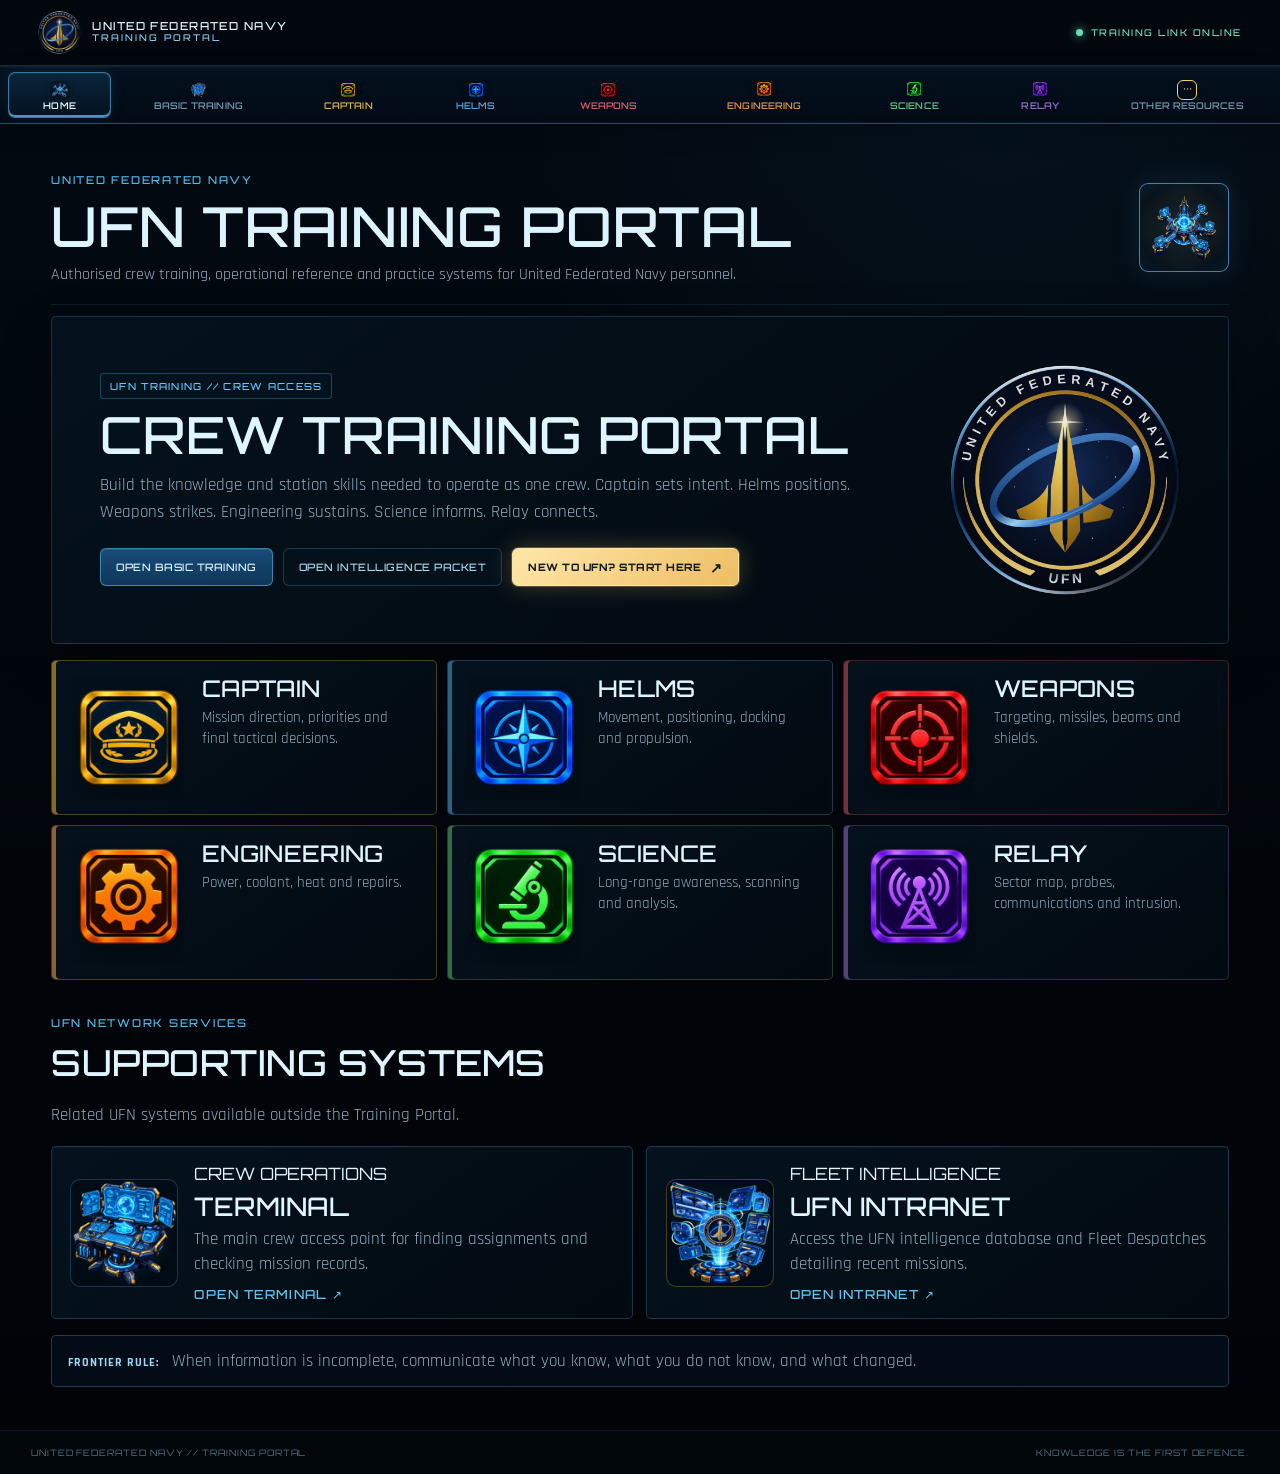
==== index.html @ 6d24d398 "Use singular medal category labels in individual popups" ====
<!doctype html>
<html lang="en-GB">
<head>
  <meta charset="utf-8" />
  <meta name="viewport" content="width=device-width, initial-scale=1" />
  <meta name="theme-color" content="#02070d" />
  <meta name="description" content="United Federated Navy training portal for crew briefings, station training and authorised practice systems." />
  <meta name="mobile-web-app-capable" content="yes" />
  <meta name="apple-mobile-web-app-capable" content="yes" />
  <meta name="apple-mobile-web-app-status-bar-style" content="black-translucent" />
  <meta name="apple-mobile-web-app-title" content="UFN Training" />
  <title>UFN Training Portal</title>
  <link rel="icon" type="image/png" sizes="32x32" href="assets/app-icons/favicon-32.png" />
  <link rel="apple-touch-icon" sizes="180x180" href="assets/app-icons/apple-touch-icon.png" />
  <link rel="manifest" href="manifest.webmanifest" />
  <link rel="preload" as="image" href="assets/ufn-logo.webp" fetchpriority="high" />
  <link rel="preconnect" href="https://fonts.googleapis.com" />
  <link rel="preconnect" href="https://fonts.gstatic.com" crossorigin />
  <link href="https://fonts.googleapis.com/css2?family=Orbitron:wght@400;500;600;700&family=Rajdhani:wght@400;500;600;700&display=swap" rel="stylesheet" />
  <link rel="stylesheet" href="styles.css?v=20260830-stationalign1" />
  <link rel="stylesheet" href="deployments-records.css?v=20261026-op15-badges1" />
  <link rel="stylesheet" href="console-layout-fix.css?v=20260830-stationalign1" />
  <link rel="stylesheet" href="protocol-icons.css?v=20260830-stationalign1" />
  <link rel="stylesheet" href="station-hides-expanded.css?v=20260830-stationalign1" />
  <link rel="stylesheet" href="hides-branding.css?v=20260830-stationalign1" />
  <link rel="stylesheet" href="station-colours.css?v=20260830-stationalign1" />
  <link rel="stylesheet" href="intel-portrait-fix.css?v=20260830-stationalign1" />
  <link rel="stylesheet" href="basic-training-ui.css?v=20260830-stationalign1" />
  <link rel="stylesheet" href="station-page-alignment.css?v=20260830-stationalign1" />
  <link rel="stylesheet" href="hides-page-enhancements.css?v=20260830-hidesbrief2" />
  <link rel="stylesheet" href="landscape-menu-fix.css?v=20260830-menu2col1" />
  <link rel="stylesheet" href="landscape-station-top-fix.css?v=20260830-stationtop1" />
  <link rel="stylesheet" href="other-resources.css?v=20260830-resources1" />
  <link rel="stylesheet" href="performance-optimisation.css?v=20260830-perf2" />
  <link rel="stylesheet" href="mess-tips-refresh.css?v=20260830-messtips1" />
  <link rel="stylesheet" href="admiralty-address-refresh.css?v=20260830-admiralty1" />
  <link rel="stylesheet" href="mobile-menu-layer-fix.css?v=20260830-navpolish8" />
  <link rel="stylesheet" href="light-dark-banner-rotator.css?v=20260830-ldredstamp1" />
  <link rel="stylesheet" href="visual-effects.css?v=20261026-op15-available-green" />
  <link rel="stylesheet" href="newcomer-home-link.css?v=20261012-visual1" />
  <link rel="stylesheet" href="valour-medal.css?v=20261111-summaries1" />
  <link rel="stylesheet" href="rank-progression.css?v=20261111-personnel1" />
</head>
<body>
  <div class="app-shell">
    <header class="topbar">
      <button id="menu-button" class="menu-button" type="button" aria-label="Open navigation" aria-expanded="false">☰</button>
      <button class="brand-button" type="button" data-nav="home" aria-label="Return to UFN Training Portal">
        <img class="brand-mark" src="assets/ufn-logo.webp" alt="United Federated Navy emblem" width="800" height="800" decoding="async" fetchpriority="high" />
        <span class="brand-copy">
          <span class="eyebrow">UNITED FEDERATED NAVY</span>
          <strong>TRAINING PORTAL</strong>
        </span>
      </button>
      <div class="link-status" aria-label="Training network status"><span class="status-dot"></span>TRAINING LINK ONLINE</div>
    </header>

    <div class="app-layout">
      <aside id="sidebar" class="sidebar" aria-label="Primary navigation">
        <div class="side-section">
          <span class="side-label">PORTAL</span>
          <button class="nav-item" type="button" data-nav="home"><span class="nav-code" data-station-icon="directory" aria-hidden="true"></span><span>Home</span></button>
          <button class="nav-item" type="button" data-nav="general"><span class="nav-code" data-station-icon="general" aria-hidden="true"></span><span>Basic Training</span></button>
        </div>
        <div class="side-section">
          <span class="side-label">STATION TRAINING</span>
          <button class="nav-item" type="button" data-nav="captain"><span class="nav-code" data-station-icon="captain" aria-hidden="true"></span><span>Captain</span></button>
          <button class="nav-item" type="button" data-nav="helms"><span class="nav-code" data-station-icon="helms" aria-hidden="true"></span><span>Helms</span></button>
          <button class="nav-item" type="button" data-nav="weapons"><span class="nav-code" data-station-icon="weapons" aria-hidden="true"></span><span>Weapons</span></button>
          <button class="nav-item" type="button" data-nav="engineering"><span class="nav-code" data-station-icon="engineering" aria-hidden="true"></span><span>Engineering</span></button>
          <button class="nav-item" type="button" data-nav="science"><span class="nav-code" data-station-icon="science" aria-hidden="true"></span><span>Science</span></button>
          <button class="nav-item" type="button" data-nav="relay"><span class="nav-code" data-station-icon="relay" aria-hidden="true"></span><span>Relay</span></button>
        </div>
        <div class="side-section other-resources-sidebar">
          <span class="side-label">RESOURCES</span>
          <button id="other-resources-button" class="nav-item other-resources-nav" type="button" aria-label="Open other UFN resources">
            <span class="nav-code other-resources-code" aria-hidden="true">•••</span>
            <span>Other Resources</span>
          </button>
        </div>
        <div class="sidebar-footer">
          <span class="micro-label">TRAINING ACCESS</span>
          <strong>CREW AUTHORISED</strong>
          <span>UFN Training Portal</span>
        </div>
      </aside>

      <main id="content" class="content" tabindex="-1"></main>
    </div>

    <footer class="site-footer">
      <span>UNITED FEDERATED NAVY // TRAINING PORTAL</span>
      <span>KNOWLEDGE IS THE FIRST DEFENCE.</span>
    </footer>
  </div>

  <div id="nav-scrim" class="nav-scrim" hidden></div>
  <script src="station-icons.js?v=20260830-stationalign1"></script>
  <script src="content.js?v=20261111-singular1"></script>
  <script src="navigation-tidy.js?v=20260830-stationalign1"></script>
  <script src="protocol-tidy.js?v=20261026-transport2"></script>
  <script src="deployments-records.js?v=20261026-op15-badges1"></script>
  <script src="asset-policy.js?v=20260830-perf2"></script>
  <script src="app.js?v=20261111-singular1"></script>
  <script src="landscape-station-top-fix.js?v=20260830-stationtop1"></script>
  <script src="other-resources-nav.js?v=20260830-resources1"></script>
  <script src="hotspot-tooltip-portal.js?v=20260830-stationalign1"></script>
  <script src="station-hides-expanded.js?v=20260830-stationalign1"></script>
  <script src="hides-branding.js?v=20260830-stationalign1"></script>
  <script src="basic-training-ui.js?v=20260830-basicicons1"></script>
  <script src="station-page-alignment.js?v=20260830-stationalign1"></script>
  <script src="hacking-tweaks.js?v=20260830-stationalign1"></script>
  <script src="hides-page-enhancements.js?v=20260830-hidesbrief2"></script>
  <script src="mess-tips-refresh.js?v=20260830-messtips1"></script>
  <script src="admiralty-address-refresh.js?v=20260830-admiralty1"></script>
  <script src="mobile-menu-layer-fix.js?v=20260830-navmodel4"></script>
  <script src="light-dark-banner-rotator.js?v=20260830-ld40stamp2"></script>
  <script src="visual-effects.js?v=20261009-navigation14"></script>
</body>
</html>
---- styles.css ----
:root {
  --navy-1000: #01040a;
  --navy-950: #020711;
  --navy-900: #061127;
  --navy-850: #091832;
  --navy-800: #0d2144;
  --panel: rgba(8, 22, 46, 0.94);
  --panel-soft: rgba(8, 22, 46, 0.72);
  --gold: #e4af2e;
  --gold-bright: #ffd96e;
  --blue: #69baff;
  --blue-soft: #9bd5ff;
  --cyan: #70e8ff;
  --text: #f2f7ff;
  --muted: #9cacc0;
  --line: rgba(126, 190, 245, 0.23);
  --line-strong: rgba(126, 190, 245, 0.44);
  --danger: #ff6377;
  --warning: #ffbd5c;
  --success: #72f0bd;
  --ghost: #a9e563;
  --shadow: 0 24px 80px rgba(0, 0, 0, 0.46);
  font-family: Inter, ui-sans-serif, system-ui, -apple-system, BlinkMacSystemFont, "Segoe UI", sans-serif;
}

* { box-sizing: border-box; }
html { min-height: 100%; background: var(--navy-1000); scroll-behavior: smooth; }
body { margin: 0; min-height: 100vh; color: var(--text); background: radial-gradient(circle at 82% -10%, rgba(40, 111, 198, .25), transparent 34rem), radial-gradient(circle at 14% 30%, rgba(228, 175, 46, .07), transparent 27rem), linear-gradient(180deg, #061127 0%, #020711 72%, #01040a 100%); }
body::before { content: ""; position: fixed; inset: 0; pointer-events: none; opacity: .16; background-image: linear-gradient(rgba(112,177,231,.055) 1px, transparent 1px), linear-gradient(90deg, rgba(112,177,231,.055) 1px, transparent 1px); background-size: 42px 42px; mask-image: linear-gradient(to bottom, black, transparent 84%); }
button, input { font: inherit; }
button, a { -webkit-tap-highlight-color: transparent; }
a { color: inherit; }
button { color: inherit; }

.app-shell { width: min(1600px, 100%); min-height: 100vh; margin: 0 auto; position: relative; }
.topbar { position: sticky; top: 0; z-index: 40; display: grid; grid-template-columns: auto 1fr auto; align-items: center; gap: 14px; min-height: 84px; padding: 12px clamp(14px, 2.4vw, 34px); background: rgba(3, 10, 23, .91); border-bottom: 1px solid var(--line); backdrop-filter: blur(18px); }
.menu-button { display: none; width: 44px; height: 44px; border: 1px solid var(--line); border-radius: 10px; background: rgba(8,22,46,.8); cursor: pointer; }
.brand-button { display: inline-flex; align-items: center; gap: 14px; width: fit-content; padding: 0; border: 0; background: transparent; text-align: left; cursor: pointer; }
.brand-mark { width: 58px; height: 58px; border-radius: 50%; object-fit: cover; border: 1px solid rgba(112,187,255,.45); box-shadow: 0 0 0 4px rgba(11,31,61,.8), 0 0 28px rgba(91,170,241,.16); }
.brand-copy { display: grid; gap: 2px; }
.brand-copy strong { font-size: clamp(.92rem, 2vw, 1.18rem); letter-spacing: .075em; }
.eyebrow, .micro-label, .side-label, .placeholder-code { color: var(--blue-soft); font-size: .68rem; font-weight: 850; letter-spacing: .17em; }
.link-status { display: flex; align-items: center; gap: 8px; color: var(--success); font-size: .7rem; font-weight: 850; letter-spacing: .12em; white-space: nowrap; }
.status-dot { width: 8px; height: 8px; border-radius: 50%; background: currentColor; box-shadow: 0 0 15px currentColor; }

.app-layout { display: grid; grid-template-columns: 250px minmax(0, 1fr); min-height: calc(100vh - 132px); }
.sidebar { position: sticky; top: 84px; align-self: start; height: calc(100vh - 84px); display: flex; flex-direction: column; gap: 28px; padding: 26px 16px 20px; background: rgba(4, 13, 30, .78); border-right: 1px solid var(--line); backdrop-filter: blur(8px); overflow-y: auto; }
.side-section { display: grid; gap: 7px; }
.side-label { padding: 0 10px 7px; }
.nav-item { display: grid; grid-template-columns: 44px 1fr; gap: 9px; align-items: center; min-height: 48px; padding: 7px 9px; border: 1px solid transparent; border-radius: 9px; background: transparent; color: var(--muted); text-align: left; cursor: pointer; transition: 150ms ease; }
.nav-item:hover, .nav-item:focus-visible { color: var(--text); border-color: var(--line); background: rgba(13,34,67,.56); outline: none; }
.nav-item.active { color: var(--text); border-color: rgba(228,175,46,.55); background: linear-gradient(120deg, rgba(228,175,46,.12), rgba(11,29,58,.72)); }
.nav-code { display: grid; place-items: center; min-height: 31px; padding: 0 5px; border: 1px solid currentColor; border-radius: 6px; color: var(--gold-bright); font-size: .66rem; font-weight: 900; letter-spacing: .06em; }
.sidebar-footer { margin-top: auto; display: grid; gap: 3px; padding: 14px; border: 1px solid var(--line); border-radius: 10px; background: rgba(1,7,18,.66); }
.sidebar-footer strong { font-size: .78rem; color: var(--success); }
.sidebar-footer > span:last-child { font-size: .74rem; color: var(--muted); }

.content { min-width: 0; padding: clamp(22px, 3vw, 46px); outline: none; }
.page-head { display: flex; align-items: end; justify-content: space-between; gap: 24px; margin-bottom: 20px; }
.page-head h1 { margin: 5px 0 7px; font-size: clamp(2rem, 4vw, 4rem); line-height: .98; letter-spacing: -.025em; }
.page-head p { max-width: 830px; margin: 0; color: var(--muted); line-height: 1.55; }
.page-id { display: grid; place-items: center; width: 72px; aspect-ratio: 1; flex: 0 0 72px; border: 1px solid rgba(228,175,46,.55); border-radius: 50%; color: var(--gold-bright); font-weight: 900; letter-spacing: .08em; background: radial-gradient(circle, rgba(228,175,46,.13), transparent 67%); }

.section-tabs { display: flex; gap: 8px; overflow-x: auto; padding: 5px 0 14px; margin-bottom: 10px; scrollbar-width: thin; }
.section-tab { flex: 0 0 auto; min-height: 42px; padding: 9px 14px; border: 1px solid var(--line); border-radius: 8px; color: var(--muted); background: rgba(5,16,35,.72); cursor: pointer; font-size: .82rem; font-weight: 750; white-space: nowrap; transition: 130ms ease; }
.section-tab:hover, .section-tab:focus-visible { color: var(--text); border-color: var(--line-strong); outline: none; }
.section-tab.active { color: #071020; background: var(--gold-bright); border-color: var(--gold-bright); }
.tab-panel { animation: panelIn 180ms ease; }
@keyframes panelIn { from { opacity: 0; transform: translateY(5px); } to { opacity: 1; transform: none; } }

.hero-panel, .document-banner, .station-intro-card, .hides-header { position: relative; overflow: hidden; display: flex; align-items: center; justify-content: space-between; gap: 30px; padding: clamp(24px, 4vw, 46px); border: 1px solid rgba(115,186,245,.31); border-radius: 16px; background: linear-gradient(135deg, rgba(14,36,73,.97), rgba(4,13,29,.95) 56%, rgba(31,41,55,.78)); box-shadow: var(--shadow); }
.hero-panel::before, .document-banner::before, .hides-header::before { content: ""; position: absolute; inset: 0; pointer-events: none; background: linear-gradient(90deg, transparent, rgba(228,175,46,.06), transparent); }
.hero-panel h2, .document-banner h2, .hides-header h2 { margin: 9px 0 10px; font-size: clamp(1.6rem, 3.5vw, 3rem); }
.hero-panel p, .document-banner p, .hides-header p { max-width: 780px; margin: 0; color: var(--muted); line-height: 1.6; }
.hero-emblem { width: clamp(120px, 19vw, 230px); aspect-ratio: 1; border-radius: 50%; object-fit: cover; opacity: .75; mix-blend-mode: screen; }
.classification { display: inline-flex; padding: 6px 9px; border: 1px solid rgba(228,175,46,.42); border-radius: 5px; color: var(--gold-bright); font-size: .68rem; font-weight: 900; letter-spacing: .14em; }
.hero-actions { display: flex; flex-wrap: wrap; gap: 10px; margin-top: 22px; }
.button { display: inline-flex; align-items: center; justify-content: center; min-height: 43px; padding: 10px 15px; border-radius: 8px; border: 1px solid var(--line); text-decoration: none; font-weight: 800; font-size: .82rem; cursor: pointer; }
.button.primary { color: #071020; background: var(--gold-bright); border-color: var(--gold-bright); }
.button.secondary { color: var(--text); background: rgba(6,18,39,.78); }
.button:hover { filter: brightness(1.08); }

.station-grid { display: grid; grid-template-columns: repeat(3, minmax(0, 1fr)); gap: 13px; margin-top: 16px; }
.station-card { min-height: 155px; display: grid; grid-template-columns: auto 1fr; grid-template-rows: auto 1fr; gap: 6px 13px; align-content: start; padding: 20px; border: 1px solid var(--line); border-radius: 13px; color: var(--text); background: linear-gradient(145deg, rgba(11,31,62,.9), rgba(3,11,26,.9)); text-align: left; cursor: pointer; transition: 160ms ease; }
.station-card:hover, .station-card:focus-visible { transform: translateY(-2px); border-color: rgba(228,175,46,.55); outline: none; box-shadow: 0 16px 42px rgba(0,0,0,.26); }
.station-card-code { grid-row: 1 / 3; display: grid; place-items: center; width: 50px; height: 50px; border-radius: 50%; border: 1px solid rgba(228,175,46,.5); color: var(--gold-bright); font-weight: 900; font-size: .73rem; }
.station-card strong { font-size: 1.15rem; }
.station-card > span:last-child { color: var(--muted); line-height: 1.45; font-size: .85rem; }
.station-card.science .station-card-code { color: #bde879; border-color: rgba(169,229,99,.5); }
.station-card.relay .station-card-code { color: #cf9cff; border-color: rgba(207,156,255,.5); }
.station-card.weapons .station-card-code { color: #ff7b84; border-color: rgba(255,123,132,.5); }
.station-card.helms .station-card-code { color: #8dc9ff; border-color: rgba(141,201,255,.5); }

.callout-strip { display: flex; gap: 13px; align-items: baseline; margin-top: 16px; padding: 14px 16px; border: 1px solid rgba(105,186,255,.27); border-radius: 9px; background: rgba(9,27,54,.72); color: var(--muted); }
.callout-strip strong { color: var(--blue-soft); font-size: .75rem; letter-spacing: .08em; }
.callout-strip.warning { border-color: rgba(255,189,92,.35); }
.callout-strip.warning strong { color: var(--warning); }

.section-heading { margin: 8px 0 18px; }
.section-heading h2 { margin: 6px 0 7px; font-size: clamp(1.55rem, 3vw, 2.5rem); }
.section-heading p, .lead-copy, .reference-note { max-width: 920px; color: var(--muted); line-height: 1.6; }
.danger-text { color: var(--danger); }

.meta-grid, .three-column-cards, .reference-grid, .hack-mechanics-grid { display: grid; grid-template-columns: repeat(3, minmax(0,1fr)); gap: 12px; margin-top: 16px; }
.hack-mechanics-grid { grid-template-columns: repeat(4, minmax(0,1fr)); }
.two-column-cards, .protocol-grid { display: grid; grid-template-columns: repeat(2, minmax(0,1fr)); gap: 12px; margin-top: 16px; }
.protocol-grid { align-items: start; }
.info-card { min-width: 0; padding: 20px; border: 1px solid var(--line); border-radius: 11px; background: linear-gradient(145deg, rgba(10,28,57,.84), rgba(3,12,28,.84)); }
.info-card h3 { margin: 0 0 10px; color: var(--blue-soft); font-size: 1rem; letter-spacing: .015em; }
.info-card h4 { margin: 17px 0 7px; }
.info-card p { margin: 0 0 9px; color: var(--muted); line-height: 1.55; }
.info-card p:last-child { margin-bottom: 0; }
.info-card ul, .info-card ol { margin: 8px 0 0; padding-left: 20px; color: var(--muted); line-height: 1.6; }
.info-card.gold { border-color: rgba(228,175,46,.43); background: linear-gradient(145deg, rgba(81,61,10,.22), rgba(5,15,32,.88)); }
.info-card.gold h3 { color: var(--gold-bright); }
.info-card.danger { border-color: rgba(255,99,119,.35); }
.big-rule { color: var(--text) !important; font-weight: 850; font-size: 1.18rem; line-height: 1.65 !important; }
.source-gap { font-size: .76rem; font-style: italic; }

.directive-copy { padding: clamp(22px, 4vw, 40px); margin-top: 14px; border: 1px solid var(--line); border-radius: 13px; background: rgba(3,11,26,.8); }
.directive-copy p { max-width: 980px; color: #dce5f1; line-height: 1.75; }
.directive-copy blockquote { margin: 28px 0 0; padding-left: 20px; border-left: 3px solid var(--gold); color: var(--gold-bright); font-size: 1.5rem; font-style: italic; }
.directive-copy blockquote span { color: var(--muted); font-size: .8rem; font-style: normal; }

.duty-list { display: grid; grid-template-columns: repeat(2, minmax(0,1fr)); gap: 12px; }
.dossier-stack { display: grid; gap: 10px; }
.dossier { border: 1px solid var(--line); border-radius: 10px; overflow: hidden; background: rgba(5,16,34,.82); }
.dossier summary { list-style: none; display: grid; grid-template-columns: 55px minmax(150px, auto) 1fr; gap: 12px; align-items: center; padding: 15px 18px; cursor: pointer; }
.dossier summary::-webkit-details-marker { display: none; }
.dossier summary > span { display: grid; place-items: center; height: 36px; border: 1px solid var(--line-strong); border-radius: 6px; color: var(--gold-bright); font-size: .7rem; font-weight: 900; }
.dossier summary strong { font-size: 1rem; }
.dossier summary em { justify-self: end; color: var(--muted); font-size: .8rem; font-style: normal; }
.dossier[open] summary { border-bottom: 1px solid var(--line); background: rgba(15,39,76,.47); }
.dossier.hostile { border-color: rgba(255,99,119,.24); }
.dossier.hostile summary > span { color: var(--danger); border-color: rgba(255,99,119,.42); }
.dossier.ghost summary > span { color: var(--ghost); border-color: rgba(169,229,99,.42); }
.dossier.axis summary > span { color: #7fbdff; border-color: rgba(127,189,255,.42); }
.dossier-body { display: grid; grid-template-columns: 1fr 1fr; gap: 30px; padding: 22px; }
.dossier-body h4 { margin: 0 0 7px; color: var(--blue-soft); font-size: .78rem; letter-spacing: .1em; text-transform: uppercase; }
.dossier-body h4:not(:first-child) { margin-top: 18px; }
.dossier-body p, .dossier-body ul { margin: 0; color: var(--muted); line-height: 1.58; }
.dossier-body ul { padding-left: 20px; }

.threat-summary-grid { display: grid; grid-template-columns: repeat(4, minmax(0,1fr)); gap: 10px; margin-bottom: 16px; }
.threat-chip { display: flex; align-items: center; justify-content: space-between; gap: 10px; padding: 13px; border: 1px solid rgba(255,99,119,.28); border-radius: 9px; background: rgba(40,10,16,.42); }
.threat-chip span { font-size: .75rem; font-weight: 850; }
.threat-chip strong { font-size: .68rem; color: var(--warning); }
.threat-chip.ghost strong { color: var(--ghost); }
.threat-chip.major strong { color: #ffd36f; }
.threat-chip.catastrophic { border-color: rgba(255,55,70,.58); box-shadow: inset 0 0 30px rgba(255,0,31,.08); }
.threat-chip.catastrophic strong { color: #ff6070; }

.phenomena-grid { display: grid; grid-template-columns: repeat(2, minmax(0,1fr)); gap: 13px; }
.phenomenon { padding: 24px; border: 1px solid var(--line); border-radius: 13px; background: rgba(6,17,35,.83); }
.phenomenon.light { border-color: rgba(255,218,126,.35); box-shadow: inset 0 0 45px rgba(255,206,83,.035); }
.phenomenon.darkness { border-color: rgba(255,79,95,.42); box-shadow: inset 0 0 45px rgba(255,24,49,.05); }
.phenomenon h3 { margin: 10px 0 5px; font-size: 1.8rem; }
.phenomenon p, .phenomenon li { color: var(--muted); line-height: 1.58; }
.phenomenon h4 { color: var(--blue-soft); text-transform: uppercase; font-size: .75rem; letter-spacing: .1em; }
.phenomenon dl { display: grid; gap: 5px; }
.phenomenon dl div { display: flex; justify-content: space-between; gap: 15px; border-bottom: 1px solid var(--line); padding: 6px 0; }
.phenomenon dt { color: var(--muted); }
.phenomenon dd { margin: 0; font-weight: 800; }
.intel-status { font-size: .75rem; font-weight: 850; letter-spacing: .08em; }
.threat-badge { display: inline-flex; padding: 5px 8px; border-radius: 4px; border: 1px solid var(--line); font-size: .68rem; font-weight: 900; letter-spacing: .09em; }
.threat-badge.unknown { color: var(--warning); border-color: rgba(255,189,92,.4); }
.threat-badge.catastrophic { color: var(--danger); border-color: rgba(255,99,119,.5); }
.redacted { height: 18px; width: 76%; margin: 14px 0; background: #020202; box-shadow: inset 0 0 0 1px rgba(255,255,255,.025); }
.redacted.short { width: 49%; }

.notice-grid { display: grid; grid-template-columns: repeat(4, minmax(0,1fr)); gap: 12px; align-items: start; }
.sticky { min-height: 145px; display: grid; align-content: start; gap: 8px; padding: 17px; color: #151515; border-radius: 3px; transform: rotate(-.5deg); box-shadow: 0 12px 22px rgba(0,0,0,.28); background: #e7d286; }
.sticky:nth-child(2n) { transform: rotate(.6deg); }
.sticky strong { font-size: .82rem; text-decoration: underline; letter-spacing: .04em; }
.sticky span { line-height: 1.35; font-size: .87rem; }
.science-note { background: #d9c56c; }
.helms-note { background: #cbd2c6; }
.danger-note { background: #e2c9b7; color: #4e1b1b; }
.engineering-note { background: #cad0a9; }
.weapons-note { background: #e4a963; }
.relay-note { background: #d9c66f; }
.captain-note { background: #d6b38b; }
.tactical-note { background: #d7cbbb; }
.cargo-note { background: #d6bd5f; }
.commander-note { background: #aebfc0; }

.station-intro-card { justify-content: flex-start; padding: 25px; }
.station-monogram { display: grid; place-items: center; width: 72px; height: 72px; flex: 0 0 72px; border: 1px solid rgba(228,175,46,.53); border-radius: 50%; color: var(--gold-bright); font-weight: 900; letter-spacing: .06em; }
.station-intro-card h3 { margin: 4px 0 5px; font-size: clamp(1.3rem, 2.8vw, 2rem); }
.station-intro-card p { margin: 0; max-width: 920px; color: var(--muted); line-height: 1.58; }

.screen-placeholder { position: relative; display: grid; place-items: center; min-height: clamp(330px, 50vw, 620px); overflow: hidden; border: 1px solid rgba(105,186,255,.35); border-radius: 14px; background: radial-gradient(circle at center, rgba(41,107,169,.12), transparent 36%), linear-gradient(180deg, rgba(5,17,38,.95), rgba(1,7,17,.98)); }
.screen-placeholder::before { content: ""; position: absolute; inset: 6%; border: 1px solid rgba(105,186,255,.16); border-radius: 7px; }
.screen-scanlines { position: absolute; inset: 0; opacity: .18; background: repeating-linear-gradient(0deg, rgba(123,196,255,.08) 0 1px, transparent 1px 5px); }
.screen-reticle { position: absolute; width: min(46vw, 410px); aspect-ratio: 1; border: 1px solid rgba(105,186,255,.13); border-radius: 50%; box-shadow: 0 0 0 65px rgba(105,186,255,.025), 0 0 0 130px rgba(105,186,255,.018); }
.screen-reticle::before, .screen-reticle::after { content: ""; position: absolute; background: rgba(105,186,255,.18); }
.screen-reticle::before { width: 130%; height: 1px; top: 50%; left: -15%; }
.screen-reticle::after { width: 1px; height: 130%; left: 50%; top: -15%; }
.screen-placeholder-copy { position: relative; z-index: 2; max-width: 580px; padding: 28px; text-align: center; background: rgba(1,8,19,.72); border: 1px solid var(--line); border-radius: 10px; backdrop-filter: blur(6px); }
.screen-placeholder-copy strong { display: block; margin: 7px 0; color: var(--blue-soft); letter-spacing: .07em; }
.screen-placeholder-copy p, .screen-placeholder-copy > span:last-child { color: var(--muted); line-height: 1.5; }
.screen-placeholder-copy > span:last-child { font-size: .8rem; }
.orientation-notes { margin-top: 12px; padding: 18px; border: 1px solid var(--line); border-radius: 10px; background: rgba(6,18,39,.7); }
.orientation-notes h3 { margin: 0 0 6px; }
.orientation-notes p { margin: 0; color: var(--muted); line-height: 1.55; }

.ordnance-grid { display: grid; grid-template-columns: repeat(5, minmax(0,1fr)); gap: 10px; }
.scan-states { display: grid; grid-template-columns: repeat(4, minmax(0,1fr)); gap: 10px; }
.scan-states > div { min-height: 145px; padding: 18px; border: 1px solid var(--line); border-radius: 9px; background: rgba(7,22,46,.76); }
.scan-states span { color: var(--gold-bright); font-size: .72rem; font-weight: 900; }
.scan-states strong { display: block; margin: 7px 0; }
.scan-states p { margin: 0; color: var(--muted); line-height: 1.45; font-size: .84rem; }

.hides-header { display: block; border-color: rgba(228,175,46,.45); }
.hides-levels { display: grid; grid-template-columns: repeat(5, minmax(0,1fr)); gap: 10px; margin-top: 16px; }
.hides-levels article { min-height: 160px; padding: 17px; border: 1px solid rgba(228,175,46,.28); border-radius: 9px; background: linear-gradient(145deg, rgba(71,54,13,.17), rgba(4,14,30,.9)); }
.hides-levels span { color: var(--gold-bright); font-size: .72rem; font-weight: 900; letter-spacing: .08em; }
.hides-levels strong { display: block; margin: 12px 0 7px; font-size: .8rem; }
.hides-levels p { color: var(--muted); font-size: .82rem; line-height: 1.45; }

.system-effect-table { overflow: hidden; margin-top: 14px; border: 1px solid var(--line); border-radius: 10px; }
.system-effect-row { display: grid; grid-template-columns: minmax(150px, .38fr) 1fr; gap: 18px; padding: 13px 16px; border-top: 1px solid var(--line); background: rgba(5,17,37,.68); }
.system-effect-row:first-child { border-top: 0; }
.system-effect-row.header { color: var(--blue-soft); background: rgba(14,38,74,.72); font-size: .7rem; font-weight: 850; letter-spacing: .08em; text-transform: uppercase; }
.system-effect-row span { color: var(--muted); line-height: 1.45; }
.system-effect-row.header span { color: inherit; }

/* Hacking practice */
.hacking-console { display: grid; gap: 14px; }
.practice-switcher { display: grid; grid-template-columns: repeat(2, minmax(0,1fr)); gap: 10px; }
.practice-tab { display: flex; gap: 12px; align-items: center; min-height: 74px; padding: 13px 15px; border: 1px solid var(--line); border-radius: 10px; background: rgba(6,19,41,.78); color: var(--muted); text-align: left; cursor: pointer; }
.practice-tab.active { border-color: rgba(228,175,46,.58); color: var(--text); background: linear-gradient(120deg, rgba(228,175,46,.11), rgba(9,29,59,.88)); }
.practice-tab strong, .practice-tab small { display: block; }
.practice-tab small { color: var(--muted); margin-top: 2px; }
.practice-code { display: grid; place-items: center; width: 40px; height: 40px; border: 1px solid var(--gold); border-radius: 7px; color: var(--gold-bright); font-weight: 900; }
.training-console { display: grid; grid-template-columns: minmax(260px, 330px) minmax(0,1fr); min-height: 620px; overflow: hidden; border: 1px solid var(--line); border-radius: 13px; background: linear-gradient(145deg, rgba(8,23,48,.97), rgba(2,8,20,.97)); box-shadow: var(--shadow); }
.control-panel { display: flex; flex-direction: column; gap: 20px; padding: 25px; border-right: 1px solid var(--line); background: linear-gradient(180deg, rgba(14,34,67,.82), rgba(5,16,35,.74)); }
.control-panel h2 { margin: 7px 0; font-size: 1.5rem; }
.panel-copy, .control-note, .mine-controls p { margin: 0; color: var(--muted); line-height: 1.52; }
.control-note, .mine-controls p { font-size: .78rem; }
.difficulty-fieldset { margin: 0; padding: 0; border: 0; }
.difficulty-fieldset legend { margin-bottom: 9px; color: var(--blue-soft); font-size: .69rem; font-weight: 850; letter-spacing: .14em; }
.difficulty-options { display: grid; gap: 7px; }
.difficulty-option { display: grid; grid-template-columns: 46px 1fr auto; gap: 9px; align-items: center; padding: 10px; border: 1px solid rgba(126,190,245,.16); border-radius: 7px; background: rgba(1,8,20,.55); color: var(--muted); cursor: pointer; text-align: left; }
.difficulty-option.active { color: var(--text); border-color: rgba(228,175,46,.52); background: rgba(228,175,46,.08); }
.diff { color: var(--gold-bright); font-weight: 900; }
.params { color: var(--blue-soft); font-size: .75rem; }
.controls { display: grid; grid-template-columns: 1fr 1fr; gap: 8px; }
.controls .auto-solve { grid-column: 1 / -1; }
.mine-controls { display: grid; gap: 7px; }
.simulator-panel { display: flex; flex-direction: column; min-width: 0; padding: clamp(18px, 2.5vw, 30px); }
.simulator-topline { display: flex; justify-content: space-between; gap: 15px; align-items: flex-start; }
.readout-group { display: flex; gap: 18px; }
.readout-group > div { min-width: 65px; text-align: right; }
.readout-group strong { display: block; margin-top: 2px; }
.progress-shell { height: 8px; overflow: hidden; margin-top: 17px; border: 1px solid rgba(105,186,255,.26); border-radius: 999px; background: rgba(1,6,15,.8); }
.progress-bar { width: 0%; height: 100%; background: linear-gradient(90deg, var(--blue), var(--gold-bright)); transition: width 120ms linear; }
.status-line { display: flex; justify-content: space-between; gap: 15px; margin-top: 8px; color: var(--blue-soft); font-size: .72rem; font-weight: 850; letter-spacing: .06em; }
.board-frame { flex: 1; display: grid; place-items: center; min-height: 430px; padding: 20px; }
.board { --cols: 7; display: grid; grid-template-columns: repeat(var(--cols), 1fr); gap: clamp(3px, .5vw, 7px); width: min(100%, 660px); aspect-ratio: 1; }
.cell { display: grid; place-items: center; min-width: 0; min-height: 0; border: 1px solid rgba(105,186,255,.25); border-radius: 5px; background: #071121; color: var(--text); font-weight: 900; cursor: pointer; user-select: none; touch-action: manipulation; }
.cell:hover:not(:disabled) { border-color: var(--blue); }
.lights-board .cell.on { background: radial-gradient(circle, #dcf6ff 0 18%, #69cfff 35%, #1762a5 73%, #0b2c55 100%); box-shadow: 0 0 14px rgba(105,207,255,.33); }
.lights-board .cell.off { background: radial-gradient(circle, #14213a, #050a14 74%); }
.mines-board .cell.revealed { background: #0d203c; cursor: default; }
.mines-board .cell.mine-hit { color: #08101e; background: var(--danger); }
.mines-board .cell[data-count="1"] { color: #8fd1ff; }
.mines-board .cell[data-count="2"] { color: #7cf2b5; }
.mines-board .cell[data-count="3"] { color: #ffd26f; }
.mines-board .cell[data-count="4"], .mines-board .cell[data-count="5"], .mines-board .cell[data-count="6"], .mines-board .cell[data-count="7"], .mines-board .cell[data-count="8"] { color: #ff8d9a; }
.result-banner { margin-top: 10px; padding: 13px 15px; border-radius: 8px; text-align: center; font-weight: 900; letter-spacing: .09em; }
.result-banner.success { color: var(--success); border: 1px solid rgba(114,240,189,.42); background: rgba(35,95,73,.16); }
.result-banner.failure { color: var(--danger); border: 1px solid rgba(255,99,119,.42); background: rgba(104,27,38,.16); }

/* Science scanning practice */
.scan-practice-shell { display: grid; grid-template-columns: minmax(240px, 310px) minmax(0,1fr); min-height: 600px; overflow: hidden; border: 1px solid var(--line); border-radius: 13px; background: linear-gradient(145deg, rgba(7,23,46,.98), rgba(2,8,19,.98)); box-shadow: var(--shadow); }
.scan-config { padding: 24px; border-right: 1px solid var(--line); }
.scan-config h2 { margin: 7px 0; }
.scan-config p { color: var(--muted); line-height: 1.55; }
.select-grid { display: grid; gap: 13px; margin-top: 20px; }
.select-grid label { display: grid; gap: 6px; color: var(--blue-soft); font-size: .72rem; font-weight: 800; letter-spacing: .08em; }
.select-grid select { width: 100%; padding: 10px 11px; color: var(--text); border: 1px solid var(--line); border-radius: 7px; background: #071327; }
.scan-config .button { width: 100%; margin-top: 16px; }
.scan-workspace { display: flex; flex-direction: column; padding: 24px; }
.scan-topline { display: flex; justify-content: space-between; gap: 14px; align-items: start; }
.scan-topline h3 { margin: 5px 0 0; font-size: 1.3rem; }
.scan-stage { color: var(--gold-bright); font-weight: 900; }
.signal-display { position: relative; height: 126px; margin: 18px 0; overflow: hidden; border: 1px solid var(--line); border-radius: 8px; background: #020812; }
.signal-display canvas { width: 100%; height: 100%; display: block; }
.lock-indicator { position: absolute; inset: 0; display: grid; place-items: center; pointer-events: none; color: var(--success); font-size: 2rem; font-weight: 950; letter-spacing: .12em; text-shadow: 0 0 20px rgba(114,240,189,.55); opacity: 0; transition: opacity 100ms linear; }
.lock-indicator.visible { opacity: 1; }
.scan-sliders { display: grid; gap: 15px; }
.scan-slider { display: grid; grid-template-columns: 118px 1fr 58px; gap: 11px; align-items: center; }
.scan-slider label { color: var(--blue-soft); font-size: .75rem; font-weight: 800; }
.scan-slider input[type="range"] { width: 100%; accent-color: var(--gold); }
.scan-slider output { text-align: right; color: var(--muted); font-variant-numeric: tabular-nums; font-size: .75rem; }
.scan-slider { padding: 5px 7px; border: 1px solid transparent; border-radius: 7px; transition: border-color 120ms ease, background 120ms ease; }
.scan-slider.aligned { border-color: rgba(114,240,189,.38); background: rgba(114,240,189,.06); }
.scan-slider.aligned label { color: var(--success); }
.scan-slider.aligned label::after { content: "  LOCK"; color: var(--success); font-size: .62rem; letter-spacing: .08em; }
.signal-readouts { display: grid; grid-template-columns: repeat(3,minmax(0,1fr)); gap: 8px; margin-top: auto; padding-top: 18px; }
.signal-readouts > div { padding: 10px; border: 1px solid var(--line); border-radius: 7px; background: rgba(4,15,32,.72); }
.signal-readouts strong { display: block; margin-top: 3px; }
.scan-complete { color: var(--success); }

.site-footer { display: flex; justify-content: space-between; gap: 15px; padding: 16px clamp(14px, 2.4vw, 34px); border-top: 1px solid var(--line); color: #6f8095; font-size: .65rem; letter-spacing: .09em; }
.nav-scrim { position: fixed; inset: 84px 0 0; z-index: 29; background: rgba(0,0,0,.57); }

@media (max-width: 1180px) {
  .station-grid { grid-template-columns: repeat(2, minmax(0,1fr)); }
  .hack-mechanics-grid, .notice-grid { grid-template-columns: repeat(2, minmax(0,1fr)); }
  .ordnance-grid { grid-template-columns: repeat(3, minmax(0,1fr)); }
  .hides-levels { grid-template-columns: repeat(3, minmax(0,1fr)); }
}

@media (max-width: 900px) {
  .topbar { grid-template-columns: auto 1fr auto; }
  .menu-button { display: grid; place-items: center; }
  .brand-mark { width: 48px; height: 48px; }
  .brand-copy strong { font-size: .85rem; }
  .app-layout { grid-template-columns: 1fr; }
  .sidebar { position: fixed; z-index: 30; top: 84px; left: 0; bottom: 0; width: min(310px, 86vw); height: auto; transform: translateX(-103%); transition: transform 180ms ease; box-shadow: 20px 0 60px rgba(0,0,0,.48); }
  .sidebar.open { transform: translateX(0); }
  .content { padding: 22px 16px 34px; }
  .training-console, .scan-practice-shell { grid-template-columns: 1fr; }
  .control-panel, .scan-config { border-right: 0; border-bottom: 1px solid var(--line); }
  .dossier-body, .phenomena-grid { grid-template-columns: 1fr; }
  .three-column-cards, .reference-grid, .meta-grid { grid-template-columns: repeat(2,minmax(0,1fr)); }
  .scan-states { grid-template-columns: repeat(2,minmax(0,1fr)); }
}

@media (max-width: 640px) {
  .topbar { min-height: 74px; padding: 9px 10px; }
  .sidebar { top: 74px; }
  .nav-scrim { inset: 74px 0 0; }
  .brand-mark { width: 43px; height: 43px; }
  .brand-copy .eyebrow { display: none; }
  .brand-copy strong { font-size: .75rem; letter-spacing: .05em; }
  .link-status { font-size: 0; gap: 0; }
  .link-status .status-dot { width: 10px; height: 10px; }
  .page-head { align-items: start; }
  .page-id { width: 52px; flex-basis: 52px; font-size: .75rem; }
  .page-head h1 { font-size: 2rem; }
  .hero-panel, .document-banner, .station-intro-card { align-items: flex-start; padding: 21px; }
  .hero-emblem { display: none; }
  .document-banner { display: grid; }
  .station-grid, .duty-list, .two-column-cards, .protocol-grid, .three-column-cards, .reference-grid, .meta-grid, .hack-mechanics-grid, .notice-grid, .phenomena-grid, .ordnance-grid, .hides-levels { grid-template-columns: 1fr; }
  .threat-summary-grid { grid-template-columns: repeat(2,minmax(0,1fr)); }
  .dossier summary { grid-template-columns: 48px 1fr; }
  .dossier summary em { grid-column: 2; justify-self: start; }
  .practice-switcher { grid-template-columns: 1fr; }
  .training-console { min-height: 0; }
  .simulator-topline, .scan-topline { display: grid; }
  .readout-group { justify-content: space-between; width: 100%; }
  .readout-group > div { text-align: left; }
  .board-frame { min-height: 340px; padding: 14px 0; }
  .board { gap: 3px; }
  .cell { border-radius: 3px; }
  .scan-slider { grid-template-columns: 88px 1fr 42px; gap: 7px; }
  .signal-readouts { grid-template-columns: 1fr; }
  .system-effect-row { grid-template-columns: 1fr; gap: 5px; }
  .site-footer { display: grid; }
  .callout-strip { align-items: flex-start; flex-direction: column; gap: 4px; }
}

/* Station icon system */
.station-icon {
  display: grid;
  place-items: center;
  width: 100%;
  height: 100%;
  min-width: 0;
  min-height: 0;
  overflow: hidden;
}
.station-icon-image {
  display: block;
  width: 100%;
  height: 100%;
  max-width: 100%;
  max-height: 100%;
  object-fit: contain;
  object-position: center;
}
.station-icon-svg {
  display: block;
  width: 100%;
  height: 100%;
  overflow: visible;
}
.station-icon-svg .icon-line {
  fill: none;
  stroke: var(--blue-soft);
  stroke-width: 5;
  stroke-linecap: round;
  stroke-linejoin: round;
}
.station-icon-svg .icon-line-thin {
  fill: none;
  stroke: var(--blue-soft);
  stroke-width: 3.8;
  stroke-linecap: round;
  stroke-linejoin: round;
}
.station-icon-svg .icon-blue-fill { fill: var(--blue-soft); }
.station-icon-svg .icon-gold-fill { fill: var(--gold-bright); }
.station-icon-svg .icon-gold-line {
  fill: none;
  stroke: var(--gold-bright);
  stroke-width: 5;
  stroke-linecap: round;
  stroke-linejoin: round;
}

.nav-code.station-icon-host {
  min-height: 38px;
  height: 38px;
  width: 38px;
  padding: 5px;
  border-radius: 50%;
  border-color: rgba(228,175,46,.5);
  overflow: hidden;
}
.nav-code.station-icon-host .station-icon-svg,
.nav-code.station-icon-host .station-icon-image { width: 28px; height: 28px; }

.station-card-code.station-icon-host {
  padding: 6px;
  color: var(--blue-soft);
  border-color: rgba(228,175,46,.56) !important;
  overflow: hidden;
}
.station-card-code.station-icon-host .station-icon-svg,
.station-card-code.station-icon-host .station-icon-image { width: 38px; height: 38px; }

.page-id.station-icon-host {
  padding: 11px;
  color: var(--blue-soft);
  overflow: hidden;
}
.page-id.station-icon-host .station-icon-svg,
.page-id.station-icon-host .station-icon-image { width: 48px; height: 48px; }

.station-monogram.station-icon-host {
  padding: 9px;
  color: var(--blue-soft);
}
.station-monogram.station-icon-host .station-icon-svg,
.station-monogram.station-icon-host .station-icon-image { width: 54px; height: 54px; }

@media (max-width: 640px) {
  .nav-code.station-icon-host { width: 36px; height: 36px; min-height: 36px; padding: 5px; }
  .nav-code.station-icon-host .station-icon-svg,
  .nav-code.station-icon-host .station-icon-image { width: 26px; height: 26px; }
  .station-card-code.station-icon-host .station-icon-svg,
  .station-card-code.station-icon-host .station-icon-image { width: 34px; height: 34px; }
  .page-id.station-icon-host { padding: 8px; }
  .page-id.station-icon-host .station-icon-svg,
  .page-id.station-icon-host .station-icon-image { width: 38px; height: 38px; }
}

/* Short landscape optimisation (phones / foldables)
   Keep station tools usable when viewport height is limited. */
@media (orientation: landscape) and (max-height: 650px) and (min-width: 560px) and (max-width: 1180px) {
  .topbar {
    min-height: 60px;
    padding: 6px 10px;
    grid-template-columns: auto 1fr auto;
  }
  .menu-button { display: grid; place-items: center; width: 40px; height: 40px; }
  .brand-mark { width: 40px; height: 40px; }
  .brand-copy .eyebrow { display: none; }
  .brand-copy strong { font-size: .74rem; letter-spacing: .045em; }
  .link-status { font-size: 0; gap: 0; }
  .link-status .status-dot { width: 9px; height: 9px; }

  .app-layout { grid-template-columns: 1fr; min-height: calc(100vh - 60px); }
  .sidebar {
    position: fixed;
    z-index: 30;
    top: 60px;
    left: 0;
    bottom: 0;
    width: min(300px, 82vw);
    height: auto;
    transform: translateX(-103%);
    transition: transform 180ms ease;
    box-shadow: 20px 0 60px rgba(0,0,0,.48);
  }
  .sidebar.open { transform: translateX(0); }
  .nav-scrim { inset: 60px 0 0; }

  .content { padding: 10px 12px 16px; }
  .page-head { align-items: center; gap: 12px; margin-bottom: 8px; }
  .page-head h1 { margin: 2px 0 0; font-size: 1.45rem; line-height: 1; }
  .page-head p { display: none; }
  .page-id { width: 42px; flex-basis: 42px; font-size: .68rem; }
  .page-id.station-icon-host { padding: 5px; }
  .page-id.station-icon-host .station-icon-svg,
  .page-id.station-icon-host .station-icon-image { width: 30px; height: 30px; }

  .section-tabs { gap: 6px; padding: 2px 0 7px; margin-bottom: 4px; }
  .section-tab { min-height: 34px; padding: 6px 10px; font-size: .72rem; }
  .section-heading { margin: 2px 0 8px; }
  .section-heading h2 { margin: 3px 0 0; font-size: 1.2rem; }
  .section-heading p { display: none; }

  /* Science scanner: remain side-by-side instead of stacking. */
  .scan-practice-shell {
    grid-template-columns: minmax(180px, 225px) minmax(0, 1fr);
    min-height: 0;
    overflow: visible;
  }
  .scan-config {
    padding: 12px 14px;
    border-right: 1px solid var(--line);
    border-bottom: 0;
  }
  .scan-config h2 { margin: 4px 0; font-size: 1.05rem; }
  .scan-config > p:not(.control-note) { display: none; }
  .select-grid { gap: 7px; margin-top: 8px; }
  .select-grid label { gap: 3px; font-size: .64rem; }
  .select-grid select { padding: 6px 8px; font-size: .76rem; }
  .scan-config .button { min-height: 35px; margin-top: 8px; padding: 7px 9px; font-size: .72rem; }
  .scan-config .control-note { margin-top: 7px; font-size: .66rem; line-height: 1.35; }

  .scan-workspace { min-width: 0; padding: 11px 13px; }
  .scan-topline { display: flex; align-items: flex-start; gap: 10px; }
  .scan-topline h3 { margin: 2px 0 0; font-size: .98rem; }
  .scan-stage { font-size: .78rem; }
  .signal-display { height: 78px; margin: 8px 0; }
  .lock-indicator { font-size: 1.35rem; }
  .scan-sliders { gap: 6px; }
  .scan-slider { grid-template-columns: 72px minmax(0,1fr) 42px; gap: 6px; }
  .scan-slider label, .scan-slider output { font-size: .66rem; }
  .scan-slider input[type="range"] { min-width: 0; }
  .signal-readouts { grid-template-columns: repeat(3, minmax(0,1fr)); gap: 6px; margin-top: 8px; }
  .signal-readouts > div { min-width: 0; padding: 6px 7px; }
  .signal-readouts .micro-label { font-size: .55rem; letter-spacing: .08em; }
  .signal-readouts strong { overflow-wrap: anywhere; font-size: .72rem; }

  .site-footer { display: none; }
}

/* Very narrow landscape: allow the scanner to stack rather than squeeze controls. */
@media (orientation: landscape) and (max-height: 650px) and (max-width: 559px) {
  .scan-practice-shell { grid-template-columns: 1fr; min-height: 0; }
  .scan-config { border-right: 0; border-bottom: 1px solid var(--line); }
}

/* Station directory card scale pass: larger artwork and type without changing card height */
.station-card {
  height: 155px;
  min-height: 155px;
  grid-template-columns: 112px minmax(0, 1fr);
  grid-template-rows: auto 1fr;
  column-gap: 18px;
  row-gap: 7px;
  align-items: center;
  padding: 16px 20px;
}
.station-card .station-card-code.station-icon-host {
  grid-row: 1 / 3;
  width: 112px;
  height: 123px;
  min-height: 0;
  align-self: center;
  padding: 0;
  border: 0 !important;
  border-radius: 0;
  background: transparent;
  overflow: visible;
}
.station-card .station-card-code.station-icon-host .station-icon,
.station-card .station-card-code.station-icon-host .station-icon-image {
  width: 100% !important;
  height: 100% !important;
  max-width: 100%;
  max-height: 100%;
}
.station-card .station-card-code.station-icon-host .station-icon-image {
  object-fit: contain;
  object-position: center;
  filter: drop-shadow(0 8px 16px rgba(0,0,0,.32));
}
.station-card strong {
  align-self: end;
  font-size: clamp(1.35rem, 1.8vw, 1.65rem);
  line-height: 1.05;
}
.station-card > span:last-child {
  align-self: start;
  font-size: clamp(.95rem, 1.15vw, 1.08rem);
  line-height: 1.38;
}

@media (max-width: 640px) {
  .station-card {
    height: 155px;
    min-height: 155px;
    grid-template-columns: 108px minmax(0, 1fr);
    column-gap: 16px;
    padding: 14px 17px;
  }
  .station-card .station-card-code.station-icon-host {
    width: 108px;
    height: 127px;
  }
  .station-card strong {
    font-size: 1.45rem;
    line-height: 1.02;
  }
  .station-card > span:last-child {
    font-size: 1rem;
    line-height: 1.35;
  }
}

@media (orientation: landscape) and (max-height: 600px) {
  .station-card {
    height: 155px;
    min-height: 155px;
  }
}


/* Uploaded bridge screenshots and faction insignia */
.console-reference {
  margin: 0;
  overflow: hidden;
  border: 1px solid rgba(105,186,255,.35);
  border-radius: 14px;
  background: linear-gradient(180deg, rgba(5,17,38,.96), rgba(1,7,17,.98));
  box-shadow: var(--shadow);
}
.console-image-frame {
  width: 100%;
  display: grid;
  place-items: center;
  background: #090d13;
  border-bottom: 1px solid var(--line);
}
/* Keep the interactive overlay tied to the actual 16:9 bridge screenshot,
   not to the wider outer card. This prevents hotspot drift when a tablet
   height cap letterboxes the image. */
.console-image-stage {
  position: relative;
  width: min(100%, calc(min(72vh, 760px) * 16 / 9));
  aspect-ratio: 16 / 9;
}
.console-image-stage img {
  display: block;
  width: 100%;
  height: 100%;
  object-fit: contain;
  transform: scale(1.04);
  object-position: center;
}
.console-reference figcaption {
  display: flex;
  align-items: baseline;
  justify-content: space-between;
  gap: 16px;
  padding: 12px 16px;
  color: var(--muted);
}
.console-reference figcaption strong {
  color: var(--text);
  font-size: .82rem;
  letter-spacing: .07em;
}
.captain-command-view {
  padding: clamp(24px, 4vw, 42px);
  border: 1px solid rgba(228,175,46,.4);
  border-radius: 14px;
  background:
    radial-gradient(circle at 82% 20%, rgba(105,186,255,.12), transparent 28rem),
    linear-gradient(135deg, rgba(12,33,67,.96), rgba(3,12,27,.96));
  box-shadow: var(--shadow);
}
.captain-command-view h2 {
  margin: 12px 0 9px;
  font-size: clamp(1.7rem, 3.2vw, 3rem);
}
.captain-command-view p {
  max-width: 900px;
  margin: 0;
  color: var(--muted);
  line-height: 1.65;
  font-size: 1.02rem;
}

.dossier summary {
  grid-template-columns: 76px minmax(150px, auto) 1fr;
}
.dossier summary > .faction-mark {
  display: grid;
  place-items: center;
  width: 76px;
  height: 50px;
  padding: 0;
  overflow: hidden;
  border: 1px solid var(--line-strong);
  border-radius: 7px;
  background: #020711;
}
.dossier summary > .faction-mark img {
  display: block;
  width: 100%;
  height: 100%;
  padding: 3px;
  box-sizing: border-box;
  object-fit: contain;
  object-position: center;
}
/* The supplied UFN recognition plate has a tighter crop than the other faction plates.
   Keep the exact asset, but give it the same visual breathing room in the dossier thumbnail. */
.dossier summary > .faction-mark.ufn-allied-mark img {
  padding: 7px 9px;
}
.dossier.ally summary > .faction-mark {
  border-color: rgba(105,186,255,.42);
}
.dossier.hostile summary > .faction-mark {
  border-color: rgba(255,99,119,.35);
}
.threat-badge.allied-contact {
  color: var(--success);
  border-color: rgba(114,240,189,.5);
  background: rgba(32,107,79,.13);
}

@media (max-width: 640px) {
  .console-reference figcaption {
    align-items: flex-start;
    flex-direction: column;
    gap: 3px;
  }
  .console-image-stage {
    width: 100%;
  }
  .dossier summary {
    grid-template-columns: 64px 1fr;
  }
  .dossier summary > .faction-mark {
    width: 64px;
    height: 44px;
  }
  .dossier summary em {
    grid-column: 2;
    justify-self: start;
  }
}

/* Short landscape keeps the bridge screenshot large but contained. */
@media (orientation: landscape) and (max-height: 650px) {
  .console-image-stage {
    width: min(100%, calc((100vh - 190px) * 16 / 9));
  }
  .console-reference figcaption {
    padding: 8px 12px;
  }
}

/* Detailed console play guides */
.play-flow {
  margin-top: 18px;
  padding: clamp(20px, 3vw, 30px);
  border: 1px solid rgba(228,175,46,.34);
  border-radius: 13px;
  background: linear-gradient(145deg, rgba(12,31,61,.92), rgba(3,12,27,.94));
}
.play-flow h2 {
  margin: 6px 0 15px;
  font-size: clamp(1.45rem, 2.6vw, 2.25rem);
}
.play-flow ol,
.play-flow ul {
  list-style: none;
  display: grid;
  grid-template-columns: repeat(5, minmax(0,1fr));
  gap: 9px;
  margin: 0;
  padding: 0;
}
.play-flow li {
  min-width: 0;
  padding: 14px;
  border: 1px solid rgba(126,190,245,.2);
  border-radius: 9px;
  background: rgba(3,13,30,.7);
}
.play-flow ol li > span {
  display: block;
  margin-bottom: 8px;
  color: var(--gold-bright);
  font-size: .72rem;
  font-weight: 900;
  letter-spacing: .13em;
}
.play-flow li p {
  margin: 0;
  color: var(--muted);
  font-size: .87rem;
  line-height: 1.52;
}
.control-guide-grid {
  display: grid;
  grid-template-columns: repeat(2, minmax(0,1fr));
  gap: 12px;
  margin-top: 16px;
}
.control-guide-card {
  min-width: 0;
  padding: 19px 20px 20px;
  border: 1px solid var(--line);
  border-radius: 11px;
  background: linear-gradient(145deg, rgba(9,27,54,.88), rgba(3,12,28,.9));
}
.control-guide-card .control-type {
  display: inline-flex;
  margin-bottom: 8px;
  color: var(--blue-soft);
  font-size: .65rem;
  font-weight: 900;
  letter-spacing: .13em;
  text-transform: uppercase;
}
.control-guide-card h3 {
  margin: 0 0 10px;
  color: var(--text);
  font-size: 1.08rem;
}
.control-guide-card p {
  margin: 0 0 9px;
  color: var(--muted);
  line-height: 1.57;
  font-size: .9rem;
}
.control-guide-card p:last-child { margin-bottom: 0; }
.control-guide-card strong { color: var(--text); }
.control-guide-card.info {
  border-color: var(--line);
  background: linear-gradient(145deg, rgba(9,27,54,.88), rgba(3,12,28,.9));
}
.control-guide-card.info .control-type { color: var(--blue-soft); }
.control-guide-card.action {
  border-color: rgba(94,178,255,.40);
  background: linear-gradient(145deg, rgba(10,43,76,.40), rgba(3,12,28,.92));
}
.control-guide-card.action .control-type { color: #88caff; }
.control-guide-card.command {
  border-color: rgba(228,175,46,.48);
  background: linear-gradient(145deg, rgba(79,59,12,.22), rgba(4,14,30,.92));
}
.control-guide-card.command .control-type { color: var(--gold-bright); }
.control-guide-card.caution {
  border-color: rgba(255,189,92,.48);
  background: linear-gradient(145deg, rgba(91,58,13,.18), rgba(4,14,30,.92));
}
.control-guide-card.caution .control-type { color: var(--warning); }
.control-guide-card.alert {
  border-color: rgba(255,99,119,.50);
  background: linear-gradient(145deg, rgba(92,21,36,.22), rgba(4,14,30,.92));
}
.control-guide-card.alert .control-type { color: var(--danger); }

@media (max-width: 1180px) {
  .play-flow ol, .play-flow ul { grid-template-columns: repeat(3, minmax(0,1fr)); }
}
@media (max-width: 760px) {
  .control-guide-grid { grid-template-columns: 1fr; }
  .play-flow ol, .play-flow ul { grid-template-columns: 1fr; }
  .control-guide-card { padding: 17px; }
}
@media (orientation: landscape) and (max-height: 650px) {
  .play-flow { padding: 16px; }
  .play-flow ol, .play-flow ul { grid-template-columns: repeat(2, minmax(0,1fr)); }
  .control-guide-grid { grid-template-columns: repeat(2, minmax(0,1fr)); }
  .control-guide-card { padding: 15px 16px; }
}
@media (orientation: landscape) and (max-height: 650px) and (max-width: 760px) {
  .control-guide-grid, .play-flow ol, .play-flow ul { grid-template-columns: 1fr; }
}

/* FC supply drops */
.supply-brief {
  margin: 0 0 16px;
  padding: 22px;
  border: 1px solid rgba(228,175,46,.42);
  border-radius: 12px;
  background: linear-gradient(145deg, rgba(76,57,12,.18), rgba(4,14,30,.9));
}
.supply-brief h3 { margin: 10px 0 8px; font-size: 1.25rem; }
.supply-brief p { margin: 0; color: var(--muted); line-height: 1.6; }
.payload-grid {
  display: grid;
  grid-template-columns: repeat(3, minmax(0,1fr));
  gap: 12px;
  margin: 16px 0;
}
.payload-card {
  min-width: 0;
  min-height: 168px;
  padding: 12px;
  display: grid;
  grid-template-columns: minmax(92px, 34%) minmax(0, 1fr);
  align-items: center;
  gap: 14px;
  border: 1px solid var(--line);
  border-radius: 11px;
  background: linear-gradient(145deg, rgba(9,27,54,.9), rgba(3,12,28,.92));
}
.payload-visual {
  width: 100%;
  aspect-ratio: 1;
  overflow: hidden;
  border-radius: 50%;
  border: 1px solid rgba(99,184,230,.22);
  background: #01070c;
}
.payload-visual img {
  display: block;
  width: 100%;
  height: 100%;
  object-fit: cover;
}
.payload-card-copy { min-width: 0; }
.payload-card h3 { margin: 5px 0 7px; font-size: 1.08rem; color: var(--text); }
.payload-contents {
  display: block;
  padding: 7px 9px;
  border-left: 2px solid var(--gold-bright);
  background: rgba(228,175,46,.065);
  color: var(--gold-bright);
  line-height: 1.4;
  font-size: .88rem;
}
.payload-card p { margin: 8px 0 0; color: var(--muted); line-height: 1.45; font-size: .82rem; }

/* Station-specific H.I.D.E.S. incident reference */
.hides-incident-stack { display: grid; gap: 12px; margin-top: 16px; }
.hides-incident {
  overflow: hidden;
  border: 1px solid rgba(228,175,46,.33);
  border-radius: 11px;
  background: linear-gradient(145deg, rgba(9,26,53,.92), rgba(3,12,28,.94));
}
.hides-incident summary {
  list-style: none;
  display: flex;
  align-items: center;
  justify-content: space-between;
  gap: 18px;
  min-height: 88px;
  padding: 17px 20px;
  cursor: pointer;
}
.hides-incident summary::-webkit-details-marker { display: none; }
.hides-incident summary:hover { background: rgba(228,175,46,.055); }
.hides-summary-copy { display: grid; gap: 4px; }
.hides-summary-copy .control-type { color: var(--gold-bright); }
.hides-summary-copy > strong { font-size: 1.16rem; letter-spacing: .025em; }
.hides-summary-copy > small { color: var(--muted); font-size: .86rem; }
.hides-expand {
  flex: 0 0 auto;
  display: inline-flex;
  align-items: center;
  gap: 7px;
  color: var(--blue-soft);
  font-size: .69rem;
  font-weight: 900;
  letter-spacing: .11em;
}
.hides-expand::after { content: "+"; color: var(--gold-bright); font-size: 1.1rem; }
.hides-incident[open] .hides-expand::after { content: "−"; }
.hides-incident-body {
  display: grid;
  grid-template-columns: minmax(230px,.7fr) minmax(0,1.3fr);
  gap: 18px;
  padding: 0 20px 20px;
  border-top: 1px solid rgba(126,190,245,.14);
}
.hides-effect-copy { padding-top: 18px; }
.hides-effect-copy p { margin: 0 0 10px; color: var(--muted); line-height: 1.58; }
.hides-effect-copy strong { color: var(--text); }
.hides-cleared {
  margin-top: 15px;
  padding: 13px 14px;
  border: 1px solid rgba(114,240,189,.28);
  border-radius: 8px;
  background: rgba(30,82,65,.13);
}
.hides-cleared > strong { display: block; margin-bottom: 6px; color: var(--success); font-size: .68rem; letter-spacing: .11em; }
.hides-cleared p { margin: 0; }
.hides-level-table-wrap { overflow-x: auto; padding-top: 18px; }
.hides-level-table { width: 100%; min-width: 480px; border-collapse: collapse; font-size: .83rem; }
.hides-level-table th, .hides-level-table td { padding: 10px 11px; border-bottom: 1px solid rgba(126,190,245,.14); text-align: left; }
.hides-level-table th { color: var(--blue-soft); background: rgba(13,36,70,.58); font-size: .68rem; letter-spacing: .08em; text-transform: uppercase; }
.hides-level-table td { color: var(--muted); }
.hides-level-table td:first-child { color: var(--gold-bright); font-weight: 900; }

@media (max-width: 980px) {
  .payload-grid { grid-template-columns: repeat(2, minmax(0,1fr)); }
  .hides-incident-body { grid-template-columns: 1fr; }
  .hides-level-table-wrap { padding-top: 0; }
}
@media (max-width: 640px) {
  .payload-grid { grid-template-columns: 1fr; }
  .hides-incident summary { align-items: flex-start; padding: 15px 16px; }
  .hides-incident-body { padding: 0 16px 16px; }
  .hides-expand { font-size: .6rem; }
}

/* UFN network services */
.network-services {
  margin-top: 1rem;
}

.section-heading.compact {
  margin-bottom: .7rem;
}

.network-grid {
  display: grid;
  grid-template-columns: repeat(2, minmax(0, 1fr));
  gap: .8rem;
}

.network-card {
  display: flex;
  min-height: 132px;
  flex-direction: column;
  justify-content: center;
  gap: .35rem;
  padding: 1rem 1.15rem;
  border: 1px solid rgba(218, 174, 72, .4);
  border-radius: 14px;
  background: linear-gradient(135deg, rgba(12, 31, 60, .96), rgba(7, 19, 39, .96));
  color: inherit;
  text-decoration: none;
  box-shadow: inset 0 1px 0 rgba(255,255,255,.04);
  transition: border-color .16s ease, transform .16s ease, background .16s ease;
}

.network-card:hover,
.network-card:focus-visible {
  border-color: rgba(242, 202, 104, .9);
  background: linear-gradient(135deg, rgba(16, 42, 78, .98), rgba(8, 23, 47, .98));
  transform: translateY(-1px);
  outline: none;
}

.network-card strong {
  font-size: clamp(1.25rem, 2vw, 1.65rem);
  letter-spacing: .02em;
}

.network-card p {
  margin: 0;
  color: var(--muted, #aebdd0);
  line-height: 1.45;
}

.network-action {
  margin-top: .25rem;
  color: var(--gold, #e1b85a);
  font-size: .78rem;
  font-weight: 800;
  letter-spacing: .09em;
}

@media (max-width: 680px) {
  .network-grid {
    grid-template-columns: 1fr;
  }
  .network-card {
    min-height: 112px;
  }
}


/* Interactive console screen maps */
.interactive-console-frame {
  position: relative;
}
.console-reference { overflow: visible; }
.console-image-frame { position: relative; }
.screen-hotspots {
  position: absolute;
  inset: 0;
  pointer-events: none;
}
.screen-hotspot {
  position: absolute;
  left: var(--x);
  top: var(--y);
  width: var(--w);
  height: var(--h);
  z-index: 4;
  padding: 0;
  border: 0;
  border-radius: 0;
  background: transparent;
  box-shadow: none;
  cursor: help;
  pointer-events: auto;
}
.screen-hotspot:hover,
.screen-hotspot:focus-visible,
.screen-hotspot:focus {
  z-index: 12;
  outline: none;
  border: 0;
  background: transparent;
  box-shadow: none;
}
.screen-hotspot-popover {
  position: absolute;
  left: 0;
  top: calc(100% + 8px);
  display: none;
  width: min(310px, 54vw);
  padding: 11px 12px;
  border: 1px solid rgba(105,186,255,.48);
  border-radius: 8px;
  background: rgba(2,10,23,.97);
  color: var(--muted);
  text-align: left;
  box-shadow: 0 14px 38px rgba(0,0,0,.55);
  backdrop-filter: blur(10px);
}
.screen-hotspot-popover strong {
  display: block;
  margin-bottom: 5px;
  color: var(--text);
  font-size: .8rem;
}
.screen-hotspot-popover span {
  display: block;
  font-size: .72rem;
  line-height: 1.45;
}
.screen-hotspot:hover .screen-hotspot-popover,
.screen-hotspot:focus .screen-hotspot-popover,
.screen-hotspot:focus-visible .screen-hotspot-popover { display: block; }
.screen-hotspot.popover-above .screen-hotspot-popover { top: auto; bottom: calc(100% + 8px); }
.screen-hotspot.popover-left .screen-hotspot-popover { left: auto; right: 0; }
.console-reference figcaption > span:first-child { display: grid; gap: 3px; }
.console-reference figcaption small { color: var(--muted); font-size: .72rem; }

@media (hover: none) {
  .screen-hotspot { border: 0; background: transparent; }
}
@media (max-width: 640px) {
  .screen-hotspot-popover { width: min(250px, 70vw); }
}

/* ============================================================
   UFN INTRANET / TERMINAL VISUAL CONVERGENCE
   Reference: public UFN digital ecosystem supplied by Fleet Command.
   Functionality and semantic status colours remain unchanged.
   ============================================================ */
:root {
  --navy-1000: #010408;
  --navy-950: #02070d;
  --navy-900: #040b13;
  --navy-850: #07121d;
  --navy-800: #0a1927;
  --panel: rgba(4, 13, 22, .96);
  --panel-soft: rgba(5, 17, 28, .82);
  --blue: #5abef1;
  --blue-soft: #9adcfb;
  --cyan: #58c7f4;
  --text: #dff4ff;
  --muted: #91adbd;
  --line: rgba(79, 145, 181, .24);
  --line-strong: rgba(88, 178, 226, .48);
  --gold: #d6aa43;
  --gold-bright: #f0cf75;
  --shadow: 0 18px 55px rgba(0, 0, 0, .34);
  font-family: "Rajdhani", "Arial Narrow", "Segoe UI", sans-serif;
}

body {
  background:
    radial-gradient(circle at 78% 8%, rgba(36, 109, 154, .08), transparent 30rem),
    linear-gradient(180deg, #030a12 0%, #01050a 64%, #010307 100%);
  font-family: "Rajdhani", "Arial Narrow", "Segoe UI", sans-serif;
  font-size: 17px;
}
body::before {
  opacity: .055;
  background-image:
    linear-gradient(rgba(70, 150, 196, .08) 1px, transparent 1px),
    linear-gradient(90deg, rgba(70, 150, 196, .08) 1px, transparent 1px);
  background-size: 64px 64px;
}

h1, h2, h3,
.brand-copy strong,
.section-tab,
.nav-item,
.button,
.classification,
.micro-label,
.eyebrow,
.side-label,
.control-type,
.network-action,
.threat-badge,
.hides-expand,
.difficulty-fieldset legend {
  font-family: "Orbitron", "Rajdhani", sans-serif;
}

.topbar {
  min-height: 66px;
  padding: 8px clamp(18px, 3vw, 42px);
  background: rgba(2, 8, 14, .985);
  border-bottom: 1px solid rgba(77, 144, 177, .26);
  backdrop-filter: blur(14px);
}
.brand-mark {
  width: 43px;
  height: 43px;
  border: 0;
  box-shadow: none;
}
.brand-button { gap: 11px; }
.brand-copy { gap: 0; }
.brand-copy .eyebrow {
  color: #e5f6ff;
  font-size: .69rem;
  letter-spacing: .13em;
  line-height: 1.1;
}
.brand-copy strong {
  color: #83cbed;
  font-size: .58rem;
  font-weight: 500;
  letter-spacing: .21em;
  line-height: 1.35;
}
.link-status {
  color: #71d9b1;
  font-family: "Orbitron", sans-serif;
  font-size: .58rem;
  font-weight: 500;
  letter-spacing: .16em;
}
.status-dot { width: 7px; height: 7px; box-shadow: 0 0 10px currentColor; }
.menu-button {
  border-radius: 5px;
  border-color: var(--line);
  background: #07131e;
}

/* Desktop navigation mirrors the Intranet's slim horizontal nav strip. */
@media (min-width: 901px) {
  .app-layout {
    display: grid;
    grid-template-columns: minmax(0, 1fr);
    min-height: calc(100vh - 66px);
  }
  .sidebar {
    position: sticky;
    top: 66px;
    z-index: 35;
    height: auto;
    min-height: 38px;
    width: 100%;
    display: flex;
    flex-direction: row;
    align-items: center;
    gap: 8px;
    padding: 5px clamp(18px, 3vw, 42px);
    background: rgba(1, 6, 11, .985);
    border-right: 0;
    border-bottom: 1px solid rgba(77, 144, 177, .25);
    backdrop-filter: blur(12px);
    overflow-x: auto;
    overflow-y: hidden;
    scrollbar-width: thin;
  }
  .side-section {
    display: flex;
    flex: 0 0 auto;
    align-items: center;
    gap: 3px;
  }
  .side-section + .side-section {
    padding-left: 8px;
    border-left: 1px solid rgba(77,144,177,.16);
  }
  .side-label, .sidebar-footer { display: none; }
  .nav-item {
    display: flex;
    grid-template-columns: none;
    gap: 7px;
    min-height: 31px;
    padding: 4px 9px;
    border-radius: 4px;
    color: #7ea7bc;
    font-size: .62rem;
    font-weight: 500;
    letter-spacing: .055em;
    text-transform: uppercase;
    white-space: nowrap;
  }
  .nav-item:hover, .nav-item:focus-visible {
    color: #c8edff;
    border-color: rgba(86,170,216,.30);
    background: rgba(11, 30, 45, .62);
  }
  .nav-item.active {
    color: #dff5ff;
    border-color: rgba(83,173,224,.43);
    background: rgba(12, 34, 52, .72);
    box-shadow: inset 0 -1px 0 rgba(87,190,243,.72);
  }
  .nav-code.station-icon-host {
    width: 22px;
    height: 22px;
    min-height: 22px;
    padding: 1px;
    border: 0 !important;
    border-radius: 0;
    background: transparent;
  }
  .nav-code.station-icon-host .station-icon-image,
  .nav-code.station-icon-host .station-icon-svg {
    width: 20px;
    height: 20px;
  }
  .content {
    width: min(1320px, 100%);
    margin: 0 auto;
  }
}

.content { padding: clamp(26px, 3.4vw, 54px) clamp(20px, 4vw, 62px); }
.page-head {
  align-items: center;
  padding-bottom: 16px;
  margin-bottom: 11px;
  border-bottom: 1px solid rgba(69, 137, 171, .15);
}
.page-head .eyebrow,
.section-heading .micro-label,
.play-flow > .micro-label {
  color: #4eb7e8;
}
.page-head h1 {
  margin: 8px 0 8px;
  color: #ddf4ff;
  font-size: clamp(2.05rem, 4.3vw, 4.15rem);
  font-weight: 500;
  letter-spacing: .015em;
  line-height: 1.02;
  text-transform: uppercase;
}
.page-head p {
  color: #91afbf;
  font-size: 1.01rem;
  line-height: 1.6;
}
.page-id {
  width: 66px;
  flex-basis: 66px;
  border-radius: 5px;
  border-color: rgba(77, 166, 216, .30);
  background: rgba(3, 13, 22, .68);
  color: var(--blue-soft);
}

.section-tabs {
  gap: 3px;
  padding: 5px 0 12px;
  border-bottom: 1px solid rgba(67, 132, 166, .14);
}
.section-tab {
  min-height: 34px;
  padding: 7px 11px;
  border-radius: 4px;
  border-color: transparent;
  color: #7fa8bb;
  background: transparent;
  font-size: .64rem;
  font-weight: 500;
  letter-spacing: .045em;
  text-transform: uppercase;
}
.section-tab:hover, .section-tab:focus-visible {
  color: #ccefff;
  border-color: rgba(82,160,202,.24);
  background: rgba(8, 26, 39, .5);
}
.section-tab.active {
  color: #dff6ff;
  border-color: rgba(87, 183, 234, .42);
  background: linear-gradient(180deg, rgba(18, 62, 95, .9), rgba(10, 37, 59, .9));
  box-shadow: inset 0 -1px 0 #5ac5f4;
}

.hero-panel,
.document-banner,
.station-intro-card,
.hides-header,
.captain-command-view,
.training-console,
.scan-practice-shell,
.console-reference {
  border-radius: 5px;
  border-color: rgba(73, 147, 187, .28);
  background: linear-gradient(145deg, rgba(5, 18, 29, .97), rgba(2, 9, 16, .98));
  box-shadow: 0 18px 50px rgba(0,0,0,.28);
}
.hero-panel, .document-banner, .station-intro-card, .hides-header {
  padding: clamp(25px, 4vw, 48px);
}
.hero-panel::before,
.document-banner::before,
.hides-header::before { background: none; }
.hero-panel h2,
.document-banner h2,
.hides-header h2,
.captain-command-view h2 {
  color: #dff5ff;
  font-weight: 500;
  letter-spacing: .015em;
  text-transform: uppercase;
}
.hero-panel h2 {
  max-width: 880px;
  font-size: clamp(1.8rem, 4vw, 3.7rem);
  line-height: 1.05;
}
.hero-panel p, .document-banner p, .hides-header p,
.captain-command-view p { color: #91afbf; }
.hero-emblem { opacity: .92; mix-blend-mode: normal; }
.classification {
  border-radius: 3px;
  border-color: rgba(74, 165, 215, .34);
  color: #5bc6f5;
  background: rgba(4, 22, 33, .58);
  font-size: .61rem;
  font-weight: 500;
  letter-spacing: .13em;
}

.button {
  min-height: 38px;
  padding: 8px 15px;
  border-radius: 6px;
  border-color: rgba(76, 148, 186, .31);
  font-size: .64rem;
  font-weight: 500;
  letter-spacing: .05em;
  text-transform: uppercase;
}
.button.primary {
  color: #dff6ff;
  border-color: rgba(93, 188, 239, .55);
  background: linear-gradient(180deg, #174b78, #10375a);
  box-shadow: inset 0 1px 0 rgba(152,220,255,.13);
}
.button.secondary {
  color: #a7d8ee;
  background: rgba(6, 19, 30, .76);
}
.button:hover { filter: brightness(1.12); }

.section-heading { margin: 13px 0 20px; }
.section-heading h2 {
  margin: 7px 0 8px;
  color: #dff5ff;
  font-size: clamp(1.45rem, 2.8vw, 2.45rem);
  font-weight: 500;
  letter-spacing: .015em;
  text-transform: uppercase;
}
.section-heading p, .lead-copy, .reference-note { color: #91adbd; }
.micro-label, .eyebrow, .side-label, .placeholder-code {
  font-weight: 500;
  letter-spacing: .16em;
}

.station-grid { gap: 10px; }
.station-card {
  border-radius: 5px;
  border-color: rgba(64, 126, 159, .23);
  background: linear-gradient(145deg, rgba(5, 19, 31, .94), rgba(2, 10, 17, .96));
  box-shadow: none;
}
.station-card:hover, .station-card:focus-visible {
  transform: translateY(-1px);
  border-color: rgba(80, 177, 227, .50);
  background: linear-gradient(145deg, rgba(8, 29, 46, .96), rgba(3, 13, 22, .98));
  box-shadow: 0 14px 36px rgba(0,0,0,.24), inset 0 -1px 0 rgba(89,192,243,.36);
}
.station-card strong {
  color: #dff5ff;
  font-family: "Orbitron", "Rajdhani", sans-serif;
  font-weight: 500;
  letter-spacing: .015em;
  text-transform: uppercase;
}
.station-card > span:last-child { color: #8faabb; }

.callout-strip,
.orientation-notes,
.scan-states > div,
.system-effect-table,
.practice-tab,
.difficulty-option,
.signal-readouts > div,
.network-card,
.payload-card,
.hides-incident,
.play-flow,
.control-guide-card {
  border-radius: 5px;
}
.callout-strip,
.orientation-notes,
.scan-states > div,
.system-effect-row,
.practice-tab,
.difficulty-option,
.signal-readouts > div {
  background: rgba(4, 16, 27, .78);
}

/* Methodical control colouring: one card surface; category is shown only by a restrained accent. */
.control-guide-card,
.control-guide-card.info,
.control-guide-card.action,
.control-guide-card.command,
.control-guide-card.caution,
.control-guide-card.alert {
  position: relative;
  border: 1px solid rgba(70, 135, 169, .24);
  background: linear-gradient(145deg, rgba(5, 18, 29, .92), rgba(2, 10, 17, .94));
  box-shadow: none;
}
.control-guide-card::before {
  content: "";
  position: absolute;
  top: 0;
  bottom: 0;
  left: 0;
  width: 2px;
  background: #6caecf;
}
.control-guide-card.info::before { background: #6caecf; }
.control-guide-card.action::before { background: #54bff2; }
.control-guide-card.command::before { background: #d6aa43; }
.control-guide-card.caution::before { background: #e3a64e; }
.control-guide-card.alert::before { background: #ef6272; }
.control-guide-card.info .control-type { color: #8cc9e6; }
.control-guide-card.action .control-type { color: #63c7f6; }
.control-guide-card.command .control-type { color: #e1bd63; }
.control-guide-card.caution .control-type { color: #efbd70; }
.control-guide-card.alert .control-type { color: #ff7a89; }
.control-guide-card h3 {
  color: #dff4ff;
  font-weight: 500;
  letter-spacing: .015em;
}
.control-guide-card p { color: #91adbd; }

.play-flow {
  border-color: rgba(71, 146, 184, .27);
  background: linear-gradient(145deg, rgba(5, 18, 29, .92), rgba(2, 10, 17, .94));
}
.play-flow h2 {
  color: #dff5ff;
  font-weight: 500;
  text-transform: uppercase;
}
.play-flow li {
  border-radius: 4px;
  border-color: rgba(72, 137, 170, .20);
  background: rgba(3, 13, 22, .78);
}

.network-card {
  border-color: rgba(72, 145, 184, .30);
  background: linear-gradient(145deg, rgba(5, 19, 31, .95), rgba(2, 10, 17, .97));
}
.network-card:hover, .network-card:focus-visible {
  border-color: rgba(88, 185, 235, .55);
  background: linear-gradient(145deg, rgba(8, 30, 48, .97), rgba(3, 13, 22, .98));
}
.network-card strong {
  font-family: "Orbitron", sans-serif;
  color: #dff5ff;
  font-weight: 500;
  text-transform: uppercase;
}
.network-action { color: #5ec6f2; font-weight: 500; }

.dossier,
.dossier summary,
.dossier-body,
.phenomenon,
.notice-card,
.reference-card,
.meta-card,
.protocol-card,
.ordnance-card {
  border-radius: 5px;
}
.dossier summary { background: rgba(4, 16, 27, .82); }
.dossier summary > .faction-mark { border-radius: 4px; background: #02080e; }

.console-reference { border-color: rgba(76, 148, 187, .32); }
.console-reference figcaption {
  background: #030c14;
  border-top: 1px solid rgba(71,141,177,.18);
}
.console-reference figcaption strong {
  font-family: "Orbitron", sans-serif;
  color: #cceeff;
  font-weight: 500;
}
.screen-hotspot {
  border-radius: 0;
  border: 0;
  background: transparent;
}
.screen-hotspot:hover,
.screen-hotspot:focus-visible,
.screen-hotspot:focus {
  border: 0;
  background: transparent;
  box-shadow: none;
}
.screen-hotspot-popover {
  border-radius: 4px;
  border-color: rgba(86, 180, 228, .46);
  background: rgba(2, 8, 14, .985);
}

.training-console,
.scan-practice-shell { border-color: rgba(74, 148, 186, .30); }
.control-panel, .scan-config {
  background: linear-gradient(180deg, rgba(6, 21, 34, .92), rgba(2, 10, 17, .93));
}
.practice-tab.active,
.difficulty-option.active {
  border-color: rgba(87, 182, 232, .45);
  background: rgba(14, 49, 75, .62);
}
.practice-code, .diff { color: #67c9f5; border-color: rgba(88, 183, 234, .48); }
.progress-bar { background: linear-gradient(90deg, #2c75a9, #60c8f3); }

.site-footer {
  border-top-color: rgba(70, 137, 171, .16);
  background: #01060b;
  color: #557383;
  font-family: "Orbitron", sans-serif;
  font-size: .55rem;
  font-weight: 400;
  letter-spacing: .11em;
}

/* Mobile keeps the existing drawer behaviour, but uses the same Intranet styling. */
@media (max-width: 900px) {
  .topbar { min-height: 72px; }
  .sidebar {
    top: 72px;
    background: rgba(2, 9, 16, .99);
    border-right-color: rgba(72, 141, 176, .24);
  }
  .nav-item {
    border-radius: 5px;
    font-family: "Orbitron", "Rajdhani", sans-serif;
    font-size: .72rem;
    font-weight: 500;
    letter-spacing: .025em;
  }
  .nav-item.active {
    border-color: rgba(84, 175, 223, .42);
    background: rgba(13, 43, 65, .72);
    box-shadow: inset 2px 0 0 #58bce9;
  }
  .page-head h1 { font-size: clamp(1.8rem, 8vw, 2.8rem); }
}

@media (max-width: 640px) {
  body { font-size: 16px; }
  .topbar { min-height: 68px; padding: 8px 10px; }
  .sidebar { top: 68px; }
  .nav-scrim { inset: 68px 0 0; }
  .brand-mark { width: 42px; height: 42px; }
  .brand-copy strong {
    display: block;
    font-size: .54rem;
    letter-spacing: .105em;
  }
  .brand-copy .eyebrow {
    display: block;
    font-size: .53rem;
    letter-spacing: .075em;
  }
  .content { padding: 18px 14px 30px; }
  .page-head { padding-bottom: 11px; }
  .page-head h1 { letter-spacing: .01em; }
  .section-tab { font-size: .59rem; }
  .button { font-size: .6rem; }
}

/* Preserve the established short-landscape compact layout after the style pass. */
@media (orientation: landscape) and (max-height: 650px) and (min-width: 560px) and (max-width: 1180px) {
  .topbar { min-height: 60px; }
  .sidebar { top: 60px; }
  .brand-copy .eyebrow { display: none; }
  .brand-copy strong { font-size: .6rem; }
  .page-head h1 { font-size: 1.4rem; }
}

/* ============================================================
   GENERAL BRIEFING // PERSONNEL, PROTOCOL & MESS UPDATES
   ============================================================ */

.promotion-regulation {
  display: grid;
  grid-template-columns: minmax(180px, .34fr) minmax(0, 1fr);
  gap: 24px;
  align-items: start;
  margin: 0 0 22px;
  padding: 22px 24px;
  border: 1px solid rgba(214,170,67,.30);
  border-left: 3px solid var(--gold);
  border-radius: 5px;
  background: linear-gradient(135deg, rgba(29,25,14,.62), rgba(4,15,24,.94));
}
.promotion-regulation .classification { width: fit-content; }
.promotion-regulation h3 {
  margin: 0 0 10px;
  color: #e8f7ff;
  font-size: 1.05rem;
  font-weight: 500;
  text-transform: uppercase;
}
.promotion-regulation p { margin: 6px 0; color: var(--muted); line-height: 1.55; }
.promotion-regulation strong { color: #f2d886; }


.rank-levels {
  display: grid;
  grid-template-columns: repeat(3, minmax(0, 1fr));
  gap: 8px;
  margin: 0 0 12px;
}
.rank-level {
  --rank-tier: #4aa8d8;
  display: flex;
  align-items: center;
  min-height: 34px;
  padding: 7px 10px;
  border: 1px solid color-mix(in srgb, var(--rank-tier) 58%, transparent);
  border-left-width: 4px;
  border-radius: 4px;
  background: rgba(3,15,25,.82);
  color: #cfeaf7;
  font-family: "Orbitron", "Rajdhani", sans-serif;
  font-size: .68rem;
  letter-spacing: .08em;
  line-height: 1.25;
  text-transform: uppercase;
}
.rank-level-1 { --rank-tier: #4aa8d8; }
.rank-level-2 { --rank-tier: #d6aa43; color: #f1dda4; }
.rank-level-3 { --rank-tier: #cbd8df; color: #e7f0f4; }

.rank-grid {
  display: grid;
  grid-template-columns: repeat(5, minmax(0, 1fr));
  gap: 12px;
}
.rank-card {
  --rank-tier: #4aa8d8;
  position: relative;
  min-width: 0;
  overflow: hidden;
  border: 1px solid color-mix(in srgb, var(--rank-tier) 68%, transparent);
  border-radius: 5px;
  background: linear-gradient(145deg, rgba(5,18,29,.96), rgba(2,10,17,.98));
  box-shadow: inset 0 0 0 1px rgba(255,255,255,.015);
}
.rank-card.rank-tier-1 { --rank-tier: #4aa8d8; }
.rank-card.rank-tier-2 { --rank-tier: #d6aa43; }
.rank-card.rank-tier-3 { --rank-tier: #cbd8df; }
.rank-card.rank-tier-start {
  border-top-width: 3px;
  box-shadow: inset 0 2px 0 color-mix(in srgb, var(--rank-tier) 72%, transparent);
}
.rank-insignia-frame {
  display: grid;
  place-items: center;
  padding: 0;
  aspect-ratio: 1 / 1;
  background:
    radial-gradient(circle at 50% 42%, rgba(34,93,126,.15), transparent 58%),
    linear-gradient(180deg, rgba(3,16,27,.98), rgba(2,10,17,.98));
  border-bottom: 1px solid color-mix(in srgb, var(--rank-tier) 34%, transparent);
  overflow: hidden;
}
.rank-insignia-frame img {
  display: block;
  width: 100%;
  height: 100%;
  object-fit: contain;
}
.rank-card-copy {
  display: flex;
  flex-direction: column;
  padding: 14px 15px 16px;
}
.rank-card h3 {
  margin: 5px 0 0;
  min-height: 2.6em;
  color: #dff5ff;
  font-family: "Orbitron", "Rajdhani", sans-serif;
  font-size: .92rem;
  font-weight: 500;
  line-height: 1.3;
  text-transform: uppercase;
}
.rank-approval {
  margin: 9px 0 0;
  min-height: 3.55em;
  padding-top: 9px;
  border-top: 1px solid rgba(214,170,67,.18);
  color: #c9b270;
  font-size: .78rem;
  line-height: 1.45;
}
.rank-approval-empty { visibility: hidden; }

.medals-placeholder {
  display: grid;
  place-items: center;
  min-height: 390px;
  padding: clamp(28px, 6vw, 70px);
  text-align: center;
  border: 1px dashed rgba(87,183,234,.34);
  border-radius: 5px;
  background:
    radial-gradient(circle at 50% 38%, rgba(59,154,207,.10), transparent 22rem),
    linear-gradient(145deg, rgba(5,18,29,.94), rgba(2,10,17,.97));
}
.medals-placeholder-mark {
  display: grid;
  place-items: center;
  width: 90px;
  height: 90px;
  margin: 22px 0 16px;
  border: 1px solid rgba(214,170,67,.34);
  border-radius: 50%;
  color: var(--gold-bright);
  font-size: 2.1rem;
  background: rgba(28,24,13,.46);
}
.medals-placeholder h3 {
  margin: 0 0 10px;
  color: #dff5ff;
  font-family: "Orbitron", "Rajdhani", sans-serif;
  font-size: 1.15rem;
  font-weight: 500;
  text-transform: uppercase;
}
.medals-placeholder p { max-width: 680px; margin: 0; color: var(--muted); line-height: 1.6; }

.protocol-manual { display: grid; gap: 10px; }
.protocol-entry {
  display: grid;
  grid-template-columns: minmax(210px, .34fr) minmax(0, 1fr);
  overflow: hidden;
  border: 1px solid rgba(72,145,184,.25);
  border-radius: 5px;
  background: linear-gradient(145deg, rgba(5,18,29,.95), rgba(2,10,17,.97));
}
.protocol-entry > header {
  display: grid;
  grid-template-columns: 44px 1fr;
  gap: 13px;
  align-items: start;
  padding: 21px;
  border-right: 1px solid rgba(72,145,184,.18);
  background: rgba(7,25,39,.68);
}
.protocol-entry > header > span {
  display: grid;
  place-items: center;
  width: 38px;
  height: 38px;
  border: 1px solid rgba(87,183,234,.35);
  border-radius: 4px;
  color: #64c6f2;
  font-family: "Orbitron", sans-serif;
  font-size: .7rem;
}
.protocol-entry header small {
  display: block;
  margin: 0 0 5px;
  color: #56bce9;
  font-family: "Orbitron", sans-serif;
  font-size: .58rem;
  letter-spacing: .11em;
}
.protocol-entry h3 {
  margin: 0;
  color: #dff5ff;
  font-family: "Orbitron", "Rajdhani", sans-serif;
  font-size: .94rem;
  font-weight: 500;
  line-height: 1.35;
  text-transform: uppercase;
}
.protocol-entry-body { padding: 21px 24px; color: var(--muted); }
.protocol-entry-body > :first-child { margin-top: 0; }
.protocol-entry-body > :last-child { margin-bottom: 0; }
.protocol-entry-body p { line-height: 1.55; }
.protocol-entry-body .big-rule {
  color: #dff5ff;
  font-family: "Orbitron", "Rajdhani", sans-serif;
  font-size: .9rem;
  font-weight: 500;
  letter-spacing: .025em;
  text-transform: uppercase;
}
.protocol-checks {
  display: grid;
  grid-template-columns: repeat(3, minmax(0, 1fr));
  gap: 8px;
  margin: 14px 0;
}
.protocol-checks p {
  margin: 0;
  padding: 12px 13px;
  border: 1px solid rgba(72,145,184,.17);
  border-radius: 4px;
  background: rgba(4,16,27,.64);
  font-size: .86rem;
}
.protocol-checks strong { color: #bce8fb; }

.mess-board {
  display: grid;
  grid-template-columns: repeat(2, minmax(0, 1fr));
  gap: 10px;
}
.mess-tip {
  display: grid;
  grid-template-rows: 1fr auto;
  min-height: 150px;
  padding: 19px 20px 17px;
  border: 1px solid rgba(72,145,184,.22);
  border-radius: 5px;
  background: linear-gradient(145deg, rgba(6,19,31,.93), rgba(3,11,18,.96));
}
.mess-tip:nth-child(3n+1) { border-left: 2px solid rgba(90,190,241,.66); }
.mess-tip:nth-child(3n+2) { border-left: 2px solid rgba(214,170,67,.62); }
.mess-tip:nth-child(3n+3) { border-left: 2px solid rgba(113,217,177,.54); }
.mess-tip > p {
  margin: 0;
  color: #d8eef8;
  font-size: 1rem;
  line-height: 1.55;
}
.mess-tip footer {
  display: grid;
  gap: 2px;
  margin-top: 15px;
  padding-top: 11px;
  border-top: 1px solid rgba(72,145,184,.15);
}
.mess-tip footer strong {
  color: #75c9ef;
  font-family: "Orbitron", "Rajdhani", sans-serif;
  font-size: .68rem;
  font-weight: 500;
  text-transform: uppercase;
}
.mess-tip footer span { color: #718b99; font-size: .78rem; }
.mess-feature-grid {
  display: grid;
  grid-template-columns: 1.25fr 1fr .72fr;
  gap: 10px;
  margin-top: 14px;
  align-items: stretch;
}
.mess-feature-grid .info-card { height: 100%; }

@media (max-width: 1100px) {
  .rank-grid { grid-template-columns: repeat(3, minmax(0, 1fr)); }
  .mess-feature-grid { grid-template-columns: 1fr 1fr; }
  .mess-feature-grid .info-card:last-child { grid-column: 1 / -1; }
  .protocol-checks { grid-template-columns: 1fr; }
}

@media (max-width: 760px) {
  .rank-levels { grid-template-columns: 1fr; }
  .promotion-regulation,
  .protocol-entry { grid-template-columns: 1fr; }
  .protocol-entry > header { border-right: 0; border-bottom: 1px solid rgba(72,145,184,.18); }
  .rank-grid { grid-template-columns: repeat(2, minmax(0, 1fr)); }
  .mess-board,
  .mess-feature-grid { grid-template-columns: 1fr; }
  .mess-feature-grid .info-card:last-child { grid-column: auto; }
}

@media (max-width: 420px) {
  .rank-grid { gap: 8px; }
  .rank-card-copy { padding: 12px; }
  .rank-card h3 { font-size: .78rem; }
  .rank-insignia-frame { padding: 3px; }
  .rank-approval { font-size: .7rem; }
}

/* ============================================================
   GENERAL BRIEFING // TWO-LEVEL NAVIGATION + STRONG RANK TIERS
   ============================================================ */
.briefing-tab-system {
  display: grid;
  gap: 8px;
  margin: 0 0 18px;
  padding: 0 0 10px;
  border-bottom: 1px solid rgba(67,132,166,.18);
}
.briefing-nav-primary {
  display: grid;
  grid-template-columns: repeat(4, minmax(0, 1fr));
  gap: 6px;
}
.briefing-primary-tab {
  min-height: 42px;
  padding: 9px 12px;
  border: 1px solid rgba(71,145,186,.25);
  border-radius: 4px;
  background: rgba(3,14,23,.84);
  color: #86b2c7;
  font-family: "Orbitron", "Rajdhani", sans-serif;
  font-size: .68rem;
  font-weight: 600;
  letter-spacing: .075em;
  text-transform: uppercase;
  cursor: pointer;
  transition: 130ms ease;
}
.briefing-primary-tab:hover,
.briefing-primary-tab:focus-visible {
  color: #ddf6ff;
  border-color: rgba(90,197,244,.46);
  background: rgba(9,35,52,.9);
  outline: none;
}
.briefing-primary-tab.active {
  color: #e7f8ff;
  border-color: rgba(90,197,244,.72);
  background: linear-gradient(180deg, rgba(18,70,104,.96), rgba(7,34,53,.98));
  box-shadow: inset 0 -3px 0 #5ac5f4, 0 0 0 1px rgba(90,197,244,.10);
}
.briefing-nav-secondary {
  display: flex;
  flex-wrap: wrap;
  gap: 5px;
  min-height: 34px;
}
.briefing-nav-secondary .section-tab {
  min-height: 32px;
  padding: 6px 10px;
  border-color: rgba(69,135,169,.16);
  background: rgba(3,14,22,.52);
}
.briefing-nav-secondary .section-tab.active {
  border-color: rgba(90,197,244,.46);
  background: rgba(14,52,78,.9);
  box-shadow: inset 0 -2px 0 #5ac5f4;
}

/* Make the three rank approval bands unmistakable. */
.rank-levels {
  gap: 10px;
  margin-bottom: 16px;
}
.rank-level {
  min-height: 42px;
  padding: 9px 12px;
  border-width: 2px;
  border-left-width: 8px;
  background: color-mix(in srgb, var(--rank-tier) 14%, rgba(3,15,25,.94));
  box-shadow: inset 0 0 0 1px color-mix(in srgb, var(--rank-tier) 18%, transparent);
  font-weight: 700;
}
.rank-card {
  border-width: 2px;
  border-color: color-mix(in srgb, var(--rank-tier) 72%, rgba(255,255,255,.08));
  box-shadow: inset 0 0 0 1px rgba(255,255,255,.018);
}
.rank-card::before {
  content: "";
  position: absolute;
  z-index: 2;
  inset: 0 0 auto 0;
  height: 7px;
  background: var(--rank-tier);
  box-shadow: 0 0 16px color-mix(in srgb, var(--rank-tier) 46%, transparent);
  pointer-events: none;
}
.rank-card.rank-tier-start {
  border-width: 3px;
  box-shadow:
    0 0 0 2px color-mix(in srgb, var(--rank-tier) 18%, transparent),
    0 0 22px color-mix(in srgb, var(--rank-tier) 18%, transparent),
    inset 0 0 0 1px rgba(255,255,255,.02);
}
.rank-insignia-frame {
  border-bottom-color: color-mix(in srgb, var(--rank-tier) 52%, transparent);
}
.rank-card h3 {
  min-height: 2.65em;
}

@media (max-width: 720px) {
  .briefing-nav-primary { grid-template-columns: repeat(2, minmax(0, 1fr)); }
  .briefing-nav-secondary { display: grid; grid-template-columns: repeat(2, minmax(0, 1fr)); }
  .briefing-nav-secondary .section-tab { width: 100%; white-space: normal; }
  .rank-levels { grid-template-columns: 1fr; }
}


/* ============================================================
   MEDALS OF SERVICE // INTERACTIVE FLEET PERSONNEL DOSSIERS
   ============================================================ */
.medal-grid {
  display: grid;
  grid-template-columns: repeat(5, minmax(0, 1fr));
  gap: 12px;
}
.medal-card {
  min-width: 0;
  overflow: hidden;
  padding: 0;
  border: 1px solid rgba(70,151,193,.32);
  border-radius: 5px;
  background: linear-gradient(145deg, rgba(5,18,29,.97), rgba(2,10,17,.99));
  color: inherit;
  text-align: left;
  cursor: pointer;
  transition: transform 140ms ease, border-color 140ms ease, background 140ms ease;
}
.medal-card:hover,
.medal-card:focus-visible {
  transform: translateY(-2px);
  border-color: rgba(90,197,244,.72);
  background: linear-gradient(145deg, rgba(8,29,45,.98), rgba(3,14,23,.99));
  outline: none;
}
.medal-card:focus-visible { box-shadow: 0 0 0 2px rgba(90,197,244,.24); }
.medal-art-frame {
  display: grid;
  place-items: center;
  height: 255px;
  padding: 12px 10px 6px;
  border-bottom: 1px solid rgba(73,151,191,.20);
  background:
    radial-gradient(circle at 50% 45%, rgba(32,93,126,.18), transparent 56%),
    linear-gradient(180deg, rgba(3,16,27,.98), rgba(2,10,17,.98));
}
.medal-art-frame img {
  display: block;
  width: 100%;
  height: 100%;
  object-fit: contain;
}
.medal-card-copy {
  display: flex;
  min-height: 128px;
  flex-direction: column;
  padding: 14px 15px 15px;
}
.medal-card-copy > strong {
  display: block;
  min-height: 3.15em;
  margin-top: 6px;
  color: #dff5ff;
  font-family: "Orbitron", "Rajdhani", sans-serif;
  font-size: .88rem;
  font-weight: 500;
  line-height: 1.42;
  text-transform: uppercase;
}
.medal-card-action {
  margin-top: auto;
  padding-top: 10px;
  border-top: 1px solid rgba(74,151,193,.18);
  color: #62c4ef;
  font-family: "Orbitron", "Rajdhani", sans-serif;
  font-size: .58rem;
  font-weight: 600;
  letter-spacing: .09em;
}
.medal-card-restricted {
  border-color: rgba(175,53,53,.55);
  background:
    repeating-linear-gradient(-45deg, rgba(123,25,25,.045) 0 7px, transparent 7px 14px),
    linear-gradient(145deg, rgba(21,10,15,.97), rgba(6,8,13,.99));
}
.medal-card-restricted .medal-card-action { color: #e46d6d; border-top-color: rgba(178,54,54,.28); }
.medal-card-restricted:hover,
.medal-card-restricted:focus-visible { border-color: rgba(220,75,75,.82); }

.medal-dialog {
  width: min(920px, calc(100% - 32px));
  max-width: 920px;
  padding: 0;
  border: 1px solid rgba(89,187,231,.48);
  border-radius: 7px;
  background: #030d15;
  color: var(--text);
  box-shadow: 0 24px 70px rgba(0,0,0,.55);
}
.medal-dialog::backdrop { background: rgba(0,5,10,.78); backdrop-filter: blur(4px); }
.medal-dialog-shell {
  position: relative;
  display: grid;
  grid-template-columns: minmax(280px, .86fr) minmax(0, 1.14fr);
  min-height: 500px;
}
.medal-dialog-close {
  position: absolute;
  z-index: 4;
  top: 12px;
  right: 12px;
  display: grid;
  place-items: center;
  width: 42px;
  height: 42px;
  padding: 0;
  border: 1px solid rgba(103,188,229,.36);
  border-radius: 4px;
  background: rgba(3,14,23,.92);
  color: #dff5ff;
  font-size: 1.6rem;
  line-height: 1;
  cursor: pointer;
}
.medal-dialog-close:hover,
.medal-dialog-close:focus-visible { border-color: #5ac5f4; color: #fff; outline: none; }
.medal-dialog-art {
  display: grid;
  place-items: center;
  min-width: 0;
  padding: 34px 28px;
  border-right: 1px solid rgba(78,156,195,.20);
  background:
    radial-gradient(circle at 50% 45%, rgba(39,111,148,.22), transparent 58%),
    linear-gradient(155deg, rgba(4,20,32,.98), rgba(1,8,14,.99));
}
.medal-dialog-art img {
  display: block;
  width: 100%;
  max-width: 390px;
  max-height: 430px;
  object-fit: contain;
}
.medal-dialog-copy {
  display: flex;
  min-width: 0;
  flex-direction: column;
  justify-content: center;
  padding: 52px 44px 46px;
}
.medal-dialog-copy h3 {
  margin: 10px 0 20px;
  color: #e7f8ff;
  font-family: "Orbitron", "Rajdhani", sans-serif;
  font-size: clamp(1.25rem, 2.4vw, 2rem);
  font-weight: 500;
  line-height: 1.25;
  text-transform: uppercase;
}
.medal-dialog-description {
  padding-top: 18px;
  border-top: 1px solid rgba(80,160,201,.22);
}
.medal-dialog-description p {
  margin: 0;
  color: #a9c5d3;
  font-size: 1rem;
  line-height: 1.72;
}
.medal-dialog.restricted-record { border-color: rgba(207,65,65,.62); }
.medal-dialog.restricted-record .medal-dialog-copy {
  background: repeating-linear-gradient(-45deg, rgba(124,25,25,.055) 0 8px, transparent 8px 16px);
}
.medal-dialog.restricted-record .medal-dialog-description { border-top-color: rgba(198,58,58,.32); }
.redacted-stamp {
  width: fit-content;
  margin: 6px 0 22px;
  padding: 8px 18px 7px;
  transform: rotate(-5deg);
  border: 5px solid #c93434;
  color: #e34a4a;
  font-family: "Orbitron", "Rajdhani", sans-serif;
  font-size: clamp(1.7rem, 4vw, 3rem);
  font-weight: 900;
  letter-spacing: .11em;
  line-height: 1;
  text-transform: uppercase;
  opacity: .94;
}
.redacted-notice {
  max-width: 42rem;
  color: #d5a1a1 !important;
}

@media (max-width: 1100px) {
  .medal-grid { grid-template-columns: repeat(3, minmax(0, 1fr)); }
}
@media (max-width: 760px) {
  .medal-grid { grid-template-columns: repeat(2, minmax(0, 1fr)); }
  .medal-art-frame { height: 220px; }
  .medal-dialog { width: min(680px, calc(100% - 20px)); }
  .medal-dialog-shell { grid-template-columns: 1fr; }
  .medal-dialog-art { min-height: 320px; padding: 28px 24px 16px; border-right: 0; border-bottom: 1px solid rgba(78,156,195,.20); }
  .medal-dialog-art img { max-height: 310px; }
  .medal-dialog-copy { padding: 30px 24px 32px; }
}
@media (max-width: 430px) {
  .medal-grid { gap: 8px; }
  .medal-art-frame { height: 180px; padding: 8px 6px 3px; }
  .medal-card-copy { min-height: 122px; padding: 12px; }
  .medal-card-copy > strong { font-size: .76rem; }
  .medal-card-action { font-size: .52rem; }
  .medal-dialog-art { min-height: 260px; }
  .medal-dialog-art img { max-height: 250px; }
}

/* Consolidated station-specific training */
.station-training-topic {
  margin-top: 28px;
  padding-top: 26px;
  border-top: 1px solid rgba(104, 211, 255, 0.18);
}
.station-training-topic:first-of-type { margin-top: 18px; }
.station-training-topic .section-heading.compact { margin-bottom: 14px; }
.station-training-topic .section-heading.compact h2 { margin-top: 5px; }
@media (max-width: 640px) {
  .station-training-topic { margin-top: 22px; padding-top: 20px; }
}

/* ============================================================
   FINAL H.I.D.E.S. VISUALS + MEDAL GALLERY REFINEMENT
   ============================================================ */
.hides-incident-body {
  grid-template-columns: minmax(140px, 190px) minmax(220px, .9fr) minmax(360px, 1.25fr);
  gap: 22px;
  align-items: start;
}
.hides-visual {
  display: grid;
  place-items: center;
  align-self: stretch;
  min-height: 190px;
  padding: 10px;
  border-right: 1px solid rgba(88,175,220,.16);
}
.hides-visual img {
  display: block;
  width: min(100%, 180px);
  aspect-ratio: 1;
  object-fit: contain;
}
.hides-effect-copy { padding-top: 10px; }
.hides-level-table-wrap { padding-top: 10px; }

.medal-art-frame {
  box-sizing: border-box;
  height: 225px;
  overflow: hidden;
  padding: 14px 14px 10px;
}
.medal-art-frame img {
  width: 100%;
  height: 100%;
  max-width: 205px;
  max-height: 205px;
  margin: auto;
  object-fit: contain;
}
.medal-card-copy {
  min-height: 128px;
  padding: 13px 15px 15px;
}
.medal-card-kicker {
  color: #6fb9d8;
  font-family: "Orbitron", "Rajdhani", sans-serif;
  font-size: .56rem;
  font-weight: 600;
  letter-spacing: .10em;
  text-transform: uppercase;
}
.medal-card-copy > strong {
  min-height: 3.05em;
  margin-top: 7px;
}
.medal-dialog-copy .classification {
  margin-bottom: 16px;
}
.medal-dialog-copy > .micro-label {
  display: block;
  margin-bottom: 8px;
}
.medal-dialog-copy h3 {
  margin-top: 0;
}

@media (max-width: 980px) {
  .hides-incident-body { grid-template-columns: 150px minmax(0, 1fr); }
  .hides-level-table-wrap { grid-column: 1 / -1; }
  .hides-visual { min-height: 150px; }
  .hides-visual img { width: 140px; }
}
@media (max-width: 640px) {
  .hides-incident-body { grid-template-columns: 1fr; }
  .hides-visual {
    min-height: 0;
    padding: 4px 0 12px;
    border-right: 0;
    border-bottom: 1px solid rgba(88,175,220,.16);
  }
  .hides-visual img { width: min(55vw, 170px); }
  .hides-level-table-wrap { grid-column: auto; }
  .medal-art-frame { height: 190px; }
  .medal-art-frame img { max-width: 170px; max-height: 170px; }
}


/* Supply module visual reference + invisible console hit targets */
@media (max-width: 520px) {
  .payload-card { grid-template-columns: 84px minmax(0, 1fr); gap: 11px; }
  .payload-card p { font-size: .78rem; }
  .payload-contents { font-size: .82rem; }
}

/* INTELLIGENCE TILES // 2026-08-27 */
.intel-tile-grid {
  display: grid;
  grid-template-columns: repeat(4, minmax(0, 1fr));
  gap: 14px;
  margin-top: 18px;
}
.intel-tile-grid.hostile-grid { grid-template-columns: repeat(3, minmax(0, 1fr)); }
.intel-tile-grid.anomalous-grid { grid-template-columns: repeat(2, minmax(0, 1fr)); }
.intel-tile {
  appearance: none;
  min-width: 0;
  padding: 0;
  overflow: hidden;
  border: 1px solid rgba(79, 163, 212, .42);
  border-radius: 9px;
  background: rgba(3, 14, 25, .94);
  color: var(--text);
  text-align: left;
  cursor: pointer;
  transition: border-color .15s ease, background .15s ease, transform .15s ease;
}
.intel-tile:hover,
.intel-tile:focus-visible {
  border-color: rgba(88, 198, 246, .9);
  background: rgba(5, 25, 42, .98);
  outline: none;
}
@media (hover: hover) and (pointer: fine) {
  .intel-tile:hover { transform: translateY(-2px); }
}
.intel-tile.hostile { border-color: rgba(213, 78, 88, .45); }
.intel-tile.hostile:hover,
.intel-tile.hostile:focus-visible { border-color: rgba(235, 93, 105, .9); }
.intel-tile.ghost { border-color: rgba(141, 197, 89, .48); }
.intel-tile.axis { border-color: rgba(90, 164, 232, .55); }
.intel-tile.anomalous.darkness { border-color: rgba(221, 69, 78, .58); }
.intel-tile.anomalous.light { border-color: rgba(211, 181, 98, .55); }
.intel-tile-media {
  display: grid;
  place-items: center;
  min-height: 220px;
  padding: 22px;
  border-bottom: 1px solid rgba(83, 157, 197, .19);
  background: radial-gradient(circle at 50% 45%, rgba(22, 57, 84, .42), rgba(1, 7, 13, .96) 68%);
}
.intel-tile-media img {
  display: block;
  width: 100%;
  height: 180px;
  object-fit: contain;
}
.intel-tile-copy {
  display: grid;
  gap: 6px;
  padding: 16px 17px 17px;
}
.intel-tile-copy strong { font-size: .98rem; letter-spacing: .025em; }
.intel-tile-copy small { min-height: 2.5em; color: var(--muted); line-height: 1.3; }
.intel-tile-copy > span {
  margin-top: 5px;
  color: var(--blue-soft);
  font-size: .63rem;
  font-weight: 900;
  letter-spacing: .1em;
}
.intel-tile.hostile .intel-tile-copy > span,
.intel-tile.darkness .intel-tile-copy > span { color: #ec8790; }
.intel-redacted-media {
  min-height: 220px;
  background:
    linear-gradient(rgba(128, 25, 34, .045), rgba(128, 25, 34, .045)),
    repeating-linear-gradient(135deg, rgba(255,255,255,.018) 0 8px, transparent 8px 16px),
    #02090f;
}
.intel-redacted-stamp {
  display: inline-block;
  padding: 13px 18px 11px;
  border: 5px solid #b3343f;
  color: #c23f48;
  font-size: clamp(1.45rem, 3vw, 2.35rem);
  font-weight: 1000;
  letter-spacing: .12em;
  line-height: 1;
  transform: rotate(-7deg);
  text-shadow: 0 0 14px rgba(194, 63, 72, .2);
}
.intel-dialog {
  width: min(980px, calc(100% - 28px));
  max-height: min(82vh, 760px);
  overflow: auto;
  padding: 0;
  border: 1px solid rgba(76, 170, 215, .55);
  border-radius: 10px;
  background: #03101b;
  color: var(--text);
  box-shadow: 0 28px 80px rgba(0,0,0,.58);
}
.intel-dialog::backdrop { background: rgba(0, 5, 10, .82); backdrop-filter: blur(4px); }
.intel-dialog-close {
  position: sticky;
  top: 12px;
  z-index: 3;
  float: right;
  margin: 12px 12px -52px 0;
  width: 42px;
  height: 42px;
  border: 1px solid rgba(95, 183, 225, .38);
  border-radius: 6px;
  background: rgba(2, 14, 24, .95);
  color: #d8edf7;
  font-size: 1.5rem;
  cursor: pointer;
}
.intel-dialog-content { padding: 32px 34px 36px; }
.intel-dialog-content > h3 { margin: 13px 56px 22px 0; font-size: clamp(1.5rem, 3vw, 2.3rem); }
.intel-record-body { display: grid; grid-template-columns: 1fr 1fr; gap: 34px; }
.intel-record-body.single { grid-template-columns: 1fr; }
.intel-record-body h4 { margin: 0 0 7px; color: var(--blue-soft); font-size: .76rem; letter-spacing: .1em; text-transform: uppercase; }
.intel-record-body h4:not(:first-child) { margin-top: 20px; }
.intel-record-body p,
.intel-record-body li,
.intel-record-body dd,
.intel-record-body dt { color: var(--muted); line-height: 1.58; }
.intel-record-body ul { margin: 0; padding-left: 20px; }
.intel-record-body p { margin: 0; }
.intel-record-body dl { display: grid; gap: 5px; margin: 0 0 18px; }
.intel-record-body dl div { display: flex; justify-content: space-between; gap: 15px; padding: 6px 0; border-bottom: 1px solid var(--line); }
.intel-record-body dd { margin: 0; font-weight: 800; color: var(--text); }
.command-notes-grid {
  display: grid;
  grid-template-columns: repeat(2, minmax(0, 1fr));
  gap: 12px;
  margin-top: 16px;
}
.command-notes-grid .info-card { height: 100%; }

@media (max-width: 980px) {
  .intel-tile-grid,
  .intel-tile-grid.hostile-grid { grid-template-columns: repeat(2, minmax(0, 1fr)); }
}
@media (max-width: 680px) {
  .intel-tile-grid,
  .intel-tile-grid.hostile-grid,
  .intel-tile-grid.anomalous-grid,
  .command-notes-grid { grid-template-columns: 1fr; }
  .intel-tile-media { min-height: 190px; }
  .intel-tile-media img { height: 155px; }
  .intel-record-body { grid-template-columns: 1fr; }
  .intel-dialog-content { padding: 26px 20px 28px; }
}


/* INTELLIGENCE DOSSIER POPUPS // LOGO-LED HEADER */
.intel-dialog-content {
  padding: 0 34px 38px;
}
.intel-dialog-hero {
  display: grid;
  grid-template-columns: minmax(210px, 300px) minmax(0, 1fr);
  gap: 30px;
  align-items: center;
  margin: 0 -34px 30px;
  padding: 28px 72px 28px 34px;
  border-bottom: 1px solid rgba(83, 157, 197, .24);
  background:
    linear-gradient(90deg, rgba(8, 33, 53, .96), rgba(3, 16, 27, .98)),
    #03101b;
}
.intel-dialog-hero.hostile {
  border-bottom-color: rgba(213, 78, 88, .34);
  background:
    linear-gradient(90deg, rgba(42, 12, 18, .88), rgba(3, 16, 27, .98)),
    #03101b;
}
.intel-dialog-hero.anomalous {
  border-bottom-color: rgba(178, 62, 72, .28);
  background:
    repeating-linear-gradient(135deg, rgba(255,255,255,.012) 0 8px, transparent 8px 16px),
    linear-gradient(90deg, rgba(35, 10, 15, .86), rgba(3, 16, 27, .98));
}
.intel-dialog-media {
  min-width: 0;
  height: 220px;
  display: grid;
  place-items: center;
  padding: 18px;
  border: 1px solid rgba(83, 157, 197, .25);
  border-radius: 8px;
  background: radial-gradient(circle at 50% 45%, rgba(22, 57, 84, .34), rgba(1, 7, 13, .84) 70%);
}
.intel-dialog-hero.hostile .intel-dialog-media {
  border-color: rgba(213, 78, 88, .28);
}
.intel-dialog-media img {
  display: block;
  width: 100%;
  height: 100%;
  object-fit: contain;
}
.intel-dialog-media .intel-redacted-stamp {
  font-size: clamp(1.45rem, 3vw, 2.35rem);
}
.intel-dialog-heading {
  min-width: 0;
}
.intel-dialog-heading .classification {
  display: inline-block;
  margin-bottom: 14px;
}
.intel-dialog-status {
  display: block;
  margin-bottom: 8px;
  color: var(--muted);
  font-size: .72rem;
  font-weight: 800;
  letter-spacing: .08em;
  text-transform: uppercase;
}
.intel-dialog-heading h3 {
  margin: 0;
  max-width: 720px;
  font-size: clamp(1.8rem, 4vw, 3rem);
  line-height: 1.05;
}
.intel-dialog-rule {
  display: block;
  width: min(100%, 520px);
  height: 1px;
  margin-top: 22px;
  background: linear-gradient(90deg, rgba(90, 192, 239, .7), rgba(90, 192, 239, .08));
}
.intel-dialog-hero.hostile .intel-dialog-rule {
  background: linear-gradient(90deg, rgba(228, 90, 102, .7), rgba(228, 90, 102, .08));
}
.intel-dialog-content > .intel-record-body {
  padding-top: 2px;
}

@media (max-width: 760px) {
  .intel-dialog-content {
    padding: 0 20px 28px;
  }
  .intel-dialog-hero {
    grid-template-columns: 1fr;
    gap: 18px;
    margin: 0 -20px 24px;
    padding: 66px 20px 24px;
  }
  .intel-dialog-media {
    height: 190px;
    width: min(100%, 360px);
    justify-self: center;
  }
  .intel-dialog-heading {
    text-align: center;
  }
  .intel-dialog-heading .classification {
    margin-bottom: 11px;
  }
  .intel-dialog-rule {
    margin: 18px auto 0;
  }
}
---- deployments-records.css ----
/* ============================================================
   AVAILABLE DEPLOYMENTS // UFN FLEET COMMAND RECORDS
   Image-led deployment tiles with modal mission dossiers.
   ============================================================ */

.deployment-register-head {
  display: grid;
  grid-template-columns: minmax(0, 1fr) auto;
  gap: 24px;
  align-items: end;
  margin-bottom: 20px;
  padding: clamp(22px, 3vw, 34px);
  border: 1px solid rgba(88,178,226,.34);
  border-radius: 6px;
  background:
    linear-gradient(130deg, rgba(6,22,36,.96), rgba(2,9,15,.97)),
    repeating-linear-gradient(90deg, transparent 0 64px, rgba(88,178,226,.025) 64px 65px);
  box-shadow: inset 0 1px 0 rgba(255,255,255,.025);
}
.deployment-register-head h2 {
  margin: 7px 0 8px;
  color: #f1fbff;
  font-size: clamp(2rem, 4vw, 3.5rem);
  line-height: 1;
  text-transform: uppercase;
  letter-spacing: .035em;
}
.deployment-register-head p {
  max-width: 760px;
  margin: 0;
  color: var(--muted);
  font-size: 1rem;
  line-height: 1.55;
}
.deployment-register-counts {
  display: grid;
  grid-template-columns: repeat(2, minmax(120px, 1fr));
  border-left: 1px solid rgba(88,178,226,.24);
}
.deployment-register-counts > div {
  display: grid;
  grid-template-columns: auto 1fr;
  align-items: center;
  gap: 10px;
  padding: 7px 18px;
}
.deployment-register-counts > div + div { border-left: 1px solid rgba(88,178,226,.18); }
.deployment-register-counts strong {
  color: var(--gold-bright);
  font-family: "Orbitron", "Rajdhani", sans-serif;
  font-size: clamp(2.1rem, 4vw, 3.7rem);
  line-height: .9;
  font-weight: 600;
}
.deployment-register-counts span {
  color: var(--blue-soft);
  font-family: "Orbitron", "Rajdhani", sans-serif;
  font-size: .54rem;
  line-height: 1.45;
  letter-spacing: .12em;
}

.deployment-register-section { margin-top: 24px; }
.deployment-section-heading {
  display: flex;
  align-items: end;
  justify-content: space-between;
  gap: 16px;
  margin-bottom: 10px;
  padding-bottom: 9px;
  border-bottom: 1px solid rgba(88,178,226,.2);
}
.deployment-section-heading h3 {
  margin: 4px 0 0;
  color: #eaf8ff;
  font-size: 1.15rem;
  letter-spacing: .035em;
}
.deployment-section-heading h3 span {
  margin-left: 7px;
  color: var(--gold-bright);
  font-size: .72rem;
  vertical-align: middle;
}

.deployment-tile-grid {
  display: grid;
  grid-template-columns: repeat(3, minmax(0, 1fr));
  gap: 12px;
}
.deployment-tile {
  min-width: 0;
  padding: 0;
  overflow: hidden;
  border: 1px solid rgba(88,178,226,.27);
  border-radius: 5px;
  background: #02070d;
  color: inherit;
  text-align: left;
  cursor: pointer;
  box-shadow: 0 12px 28px rgba(0,0,0,.22);
  transition: transform 150ms ease, border-color 150ms ease, box-shadow 150ms ease;
}
.deployment-tile:hover,
.deployment-tile:focus-visible {
  transform: translateY(-2px);
  border-color: rgba(99,203,255,.72);
  box-shadow: 0 16px 34px rgba(0,0,0,.34), 0 0 0 1px rgba(88,178,226,.12);
  outline: none;
}
.deployment-tile-art {
  position: relative;
  display: block;
  width: 100%;
  aspect-ratio: 16 / 9;
  overflow: hidden;
  background: #010408;
}
.deployment-tile-art img {
  display: block;
  width: 100%;
  height: 100%;
  object-fit: cover;
  object-position: center;
  transition: transform 220ms ease, filter 220ms ease;
}
.deployment-tile:hover img,
.deployment-tile:focus-visible img { transform: scale(1.025); filter: contrast(1.045) brightness(1.02); }
.deployment-tile-unavailable { border-color: rgba(148,161,172,.42); }
.deployment-tile-coming-soon { border-color: rgba(242,184,86,.6); }
.deployment-tile-unavailable img,
.deployment-tile-unavailable:hover img,
.deployment-tile-unavailable:focus-visible img { filter: grayscale(1) brightness(.64); }
.deployment-unavailable-badge,
.deployment-record-unavailable-badge,
.deployment-coming-soon-badge,
.deployment-record-coming-soon-badge {
  position: absolute;
  z-index: 5;
  top: 10px;
  right: 10px;
  padding: 6px 9px;
  border: 1px solid rgba(205,214,222,.7);
  border-radius: 3px;
  background: rgba(5,10,14,.88);
  color: #e4e9ed;
  font-family: "Orbitron", "Rajdhani", sans-serif;
  font-size: .53rem;
  font-weight: 700;
  letter-spacing: .1em;
  line-height: 1.25;
  text-align: center;
  text-shadow: 0 1px 5px #000;
}
.deployment-coming-soon-badge,
.deployment-record-coming-soon-badge {
  border-color: rgba(242,184,86,.85);
  background: rgba(29,19,5,.9);
  color: #ffd58d;
}
.deployment-tile-shade {
  position: absolute;
  inset: 0;
  background:
    linear-gradient(180deg, transparent 34%, rgba(0,5,10,.18) 53%, rgba(0,5,10,.93) 100%),
    linear-gradient(90deg, rgba(0,8,16,.24), transparent 32%, transparent 72%, rgba(0,8,16,.12));
  pointer-events: none;
}
.deployment-tile-copy {
  position: absolute;
  z-index: 3;
  left: 15px;
  right: 15px;
  bottom: 13px;
  display: grid;
  gap: 3px;
  text-shadow: 0 2px 8px rgba(0,0,0,.9);
}
.deployment-tile-code {
  color: #79d6ff;
  font-family: "Orbitron", "Rajdhani", sans-serif;
  font-size: .58rem;
  font-weight: 600;
  letter-spacing: .13em;
}
.deployment-tile-copy strong {
  color: #fff;
  font-family: "Orbitron", "Rajdhani", sans-serif;
  font-size: clamp(.92rem, 1.35vw, 1.23rem);
  line-height: 1.12;
  letter-spacing: .02em;
  text-transform: uppercase;
}
.deployment-tile-type {
  color: var(--gold-bright);
  font-size: .68rem;
  font-weight: 600;
  letter-spacing: .03em;
}

.deployment-campaign-section { margin-top: 30px; }
.deployment-campaign-tile { grid-column: 1 / -1; border-color: rgba(255,99,119,.38); }
.deployment-campaign-tile .deployment-tile-art {
  aspect-ratio: 3 / 1;
  min-height: 230px;
}
.deployment-campaign-tile .deployment-tile-shade {
  background:
    linear-gradient(90deg, rgba(1,4,8,.15) 0%, rgba(1,4,8,.28) 45%, rgba(20,2,8,.25) 100%),
    linear-gradient(180deg, transparent 30%, rgba(0,3,7,.2) 52%, rgba(0,3,7,.94) 100%);
}
.deployment-campaign-grid {
  position: absolute;
  inset: 0;
  opacity: .08;
  background-image:
    linear-gradient(rgba(255,85,105,.24) 1px, transparent 1px),
    linear-gradient(90deg, rgba(255,85,105,.24) 1px, transparent 1px);
  background-size: 46px 46px;
  pointer-events: none;
}
.deployment-campaign-tile .deployment-tile-copy strong {
  font-size: clamp(1.35rem, 3vw, 2.55rem);
}
.deployment-restricted-label { color: #ff8c9a; text-transform: uppercase; letter-spacing: .09em; }
.deployment-redacted-stamp {
  position: absolute;
  z-index: 4;
  top: 18px;
  right: 18px;
  padding: 7px 10px 6px;
  border: 2px solid rgba(255,87,105,.78);
  color: #ff7181;
  background: rgba(20,3,8,.42);
  font-family: "Orbitron", "Rajdhani", sans-serif;
  font-size: .66rem;
  font-weight: 700;
  letter-spacing: .16em;
  transform: rotate(-2deg);
}

/* Mission record dialog */
.deployment-record-dialog {
  width: min(1120px, calc(100vw - 28px));
  max-width: 1120px;
  max-height: calc(100dvh - 28px);
  padding: 0;
  overflow: auto;
  border: 1px solid rgba(88,178,226,.55);
  border-radius: 7px;
  background: #02070d;
  color: var(--text);
  box-shadow: 0 28px 90px rgba(0,0,0,.72), 0 0 0 1px rgba(88,178,226,.08);
}
.deployment-record-dialog::backdrop {
  background: rgba(0,3,7,.82);
  backdrop-filter: blur(9px);
}
.deployment-record-shell { min-width: 0; }
.deployment-record-toolbar {
  position: sticky;
  z-index: 20;
  top: 0;
  display: grid;
  grid-template-columns: auto 1fr auto auto;
  gap: 8px;
  align-items: center;
  min-height: 48px;
  padding: 7px 9px;
  border-bottom: 1px solid rgba(88,178,226,.26);
  background: rgba(2,8,14,.96);
  backdrop-filter: blur(12px);
}
.deployment-record-nav,
.deployment-record-close {
  min-height: 34px;
  padding: 6px 10px;
  border: 1px solid rgba(88,178,226,.22);
  border-radius: 4px;
  background: rgba(7,23,37,.7);
  color: var(--blue-soft);
  font-family: "Orbitron", "Rajdhani", sans-serif;
  font-size: .58rem;
  letter-spacing: .09em;
  cursor: pointer;
}
.deployment-record-nav:hover,
.deployment-record-nav:focus-visible { border-color: rgba(88,178,226,.62); color: #fff; outline: none; }
.deployment-record-close {
  width: 36px;
  padding: 0;
  color: #eaf8ff;
  font-size: 1.2rem;
}
.deployment-record-position {
  justify-self: center;
  color: #718fa0;
  font-family: "Orbitron", "Rajdhani", sans-serif;
  font-size: .55rem;
  letter-spacing: .11em;
}

.deployment-record { background: #02070d; }
.deployment-record-art {
  position: relative;
  width: 100%;
  aspect-ratio: 16 / 9;
  max-height: 500px;
  overflow: hidden;
  border-bottom: 1px solid rgba(88,178,226,.3);
  background: #010408;
}
.deployment-record-art img {
  display: block;
  width: 100%;
  height: 100%;
  object-fit: cover;
  object-position: center;
}
.deployment-record-unavailable .deployment-record-art img { filter: grayscale(1) brightness(.64); }
.deployment-record-unavailable-badge { top: 24px; right: 24px; padding: 8px 12px; font-size: .65rem; }
.deployment-record-coming-soon-badge { top: 24px; right: 24px; padding: 8px 12px; font-size: .65rem; }
.deployment-record-art::after {
  content: "";
  position: absolute;
  inset: 0;
  background:
    linear-gradient(180deg, transparent 42%, rgba(0,4,8,.2) 67%, rgba(0,4,8,.88) 100%),
    linear-gradient(90deg, rgba(0,8,16,.18), transparent 25%, transparent 75%, rgba(0,8,16,.16));
  pointer-events: none;
}
.deployment-record-art-grid {
  position: absolute;
  inset: 0;
  z-index: 2;
  opacity: .07;
  background-image:
    linear-gradient(rgba(83,184,232,.24) 1px, transparent 1px),
    linear-gradient(90deg, rgba(83,184,232,.24) 1px, transparent 1px);
  background-size: 72px 72px;
  pointer-events: none;
}
.deployment-record-art-copy {
  position: absolute;
  z-index: 4;
  left: 22px;
  right: 22px;
  bottom: 18px;
  display: flex;
  align-items: end;
  justify-content: space-between;
  gap: 12px;
  font-family: "Orbitron", "Rajdhani", sans-serif;
  text-shadow: 0 2px 9px #000;
}
.deployment-record-art-copy span { color: #a8dff8; font-size: .57rem; letter-spacing: .12em; }
.deployment-record-art-copy strong { color: #fff; font-size: 1rem; letter-spacing: .12em; }
.deployment-record-art-stamp {
  position: absolute;
  z-index: 5;
  top: 24px;
  right: 24px;
  padding: 8px 12px;
  border: 2px solid rgba(255,86,105,.82);
  color: #ff7181;
  background: rgba(20,3,8,.42);
  font-family: "Orbitron", "Rajdhani", sans-serif;
  font-size: .72rem;
  font-weight: 700;
  letter-spacing: .17em;
  transform: rotate(-3deg);
}

.deployment-record-document {
  position: relative;
  padding: clamp(22px, 3vw, 38px);
  background:
    radial-gradient(circle at 87% 12%, rgba(88,178,226,.055), transparent 22rem),
    linear-gradient(145deg, rgba(5,18,29,.98), rgba(2,8,14,.99));
}
.deployment-record-document::before {
  content: "";
  position: absolute;
  left: 0;
  top: 0;
  width: 5px;
  height: 118px;
  background: linear-gradient(180deg, var(--gold-bright), #5ec8f4 72%, transparent);
}
.deployment-record-heading {
  display: grid;
  grid-template-columns: minmax(0, 1fr) auto;
  gap: 22px;
  align-items: start;
}
.deployment-record-heading .classification { display: inline-flex; margin-bottom: 10px; }
.deployment-record-heading .micro-label { display: block; }
.deployment-record-heading h3 {
  margin: 7px 0 0;
  color: #f2fbff;
  font-size: clamp(1.7rem, 3.5vw, 3rem);
  line-height: 1.05;
  letter-spacing: .025em;
  text-transform: uppercase;
}
.deployment-record-stamp {
  align-self: center;
  padding: 10px 12px 9px;
  border: 2px solid rgba(114,240,189,.46);
  color: var(--success);
  font-family: "Orbitron", "Rajdhani", sans-serif;
  font-size: .66rem;
  font-weight: 700;
  letter-spacing: .14em;
  transform: rotate(-2deg);
}
.deployment-record-stamp.restricted { border-color: rgba(255,86,105,.7); color: #ff7181; }
.deployment-record-stamp.unavailable { border-color: rgba(205,214,222,.55); color: #e4e9ed; }
.deployment-record-stamp.coming-soon { border-color: rgba(242,184,86,.75); color: #ffd58d; }

.deployment-record-meta {
  display: grid;
  grid-template-columns: repeat(4, minmax(0, 1fr));
  gap: 8px;
  margin: 22px 0;
}
.deployment-record-meta-cell {
  min-width: 0;
  padding: 10px 11px;
  border: 1px solid rgba(88,178,226,.18);
  background: rgba(4,15,25,.74);
}
.deployment-record-meta-cell span {
  display: block;
  color: #6d91a5;
  font-family: "Orbitron", "Rajdhani", sans-serif;
  font-size: .48rem;
  letter-spacing: .12em;
}
.deployment-record-meta-cell strong {
  display: block;
  margin-top: 4px;
  color: #dff4ff;
  font-size: .76rem;
  letter-spacing: .035em;
  overflow-wrap: anywhere;
}
.deployment-record-meta-cell-live {
  border-color: rgba(101, 238, 162, .6);
  background: rgba(8, 65, 40, .58);
}
.deployment-record-meta-cell-live strong { color: #a9ffcf; }

.deployment-record-briefing {
  position: relative;
  padding: clamp(18px, 2.4vw, 28px);
  border: 1px solid rgba(88,178,226,.23);
  background:
    linear-gradient(90deg, rgba(8,30,48,.42), transparent 2px),
    rgba(2,10,17,.64);
}
.deployment-record-briefing::before,
.deployment-record-briefing::after {
  content: "";
  position: absolute;
  width: 24px;
  height: 24px;
  border-color: rgba(213,174,77,.54);
  pointer-events: none;
}
.deployment-record-briefing::before { top: 8px; left: 8px; border-top: 1px solid; border-left: 1px solid; }
.deployment-record-briefing::after { right: 8px; bottom: 8px; border-right: 1px solid; border-bottom: 1px solid; }
.deployment-record-section-title {
  display: flex;
  align-items: end;
  justify-content: space-between;
  gap: 14px;
  margin-bottom: 12px;
  padding-bottom: 9px;
  border-bottom: 1px solid rgba(88,178,226,.17);
}
.deployment-record-section-title h4 {
  margin: 0;
  color: #e9f7ff;
  font-family: "Orbitron", "Rajdhani", sans-serif;
  font-size: 1rem;
  letter-spacing: .04em;
  text-transform: uppercase;
}
.deployment-record-briefing > p {
  max-width: 990px;
  margin: 0;
  color: #c1d3dd;
  font-size: clamp(.98rem, 1.45vw, 1.08rem);
  line-height: 1.7;
}

.deployment-record-footer {
  display: grid;
  grid-template-columns: repeat(2, minmax(0,1fr));
  gap: 10px;
  margin-top: 18px;
}
.deployment-record-footer > div {
  padding: 10px 12px;
  border-top: 1px solid rgba(88,178,226,.18);
}
.deployment-record-footer strong {
  display: block;
  margin-top: 4px;
  color: #7896a6;
  font-family: "Orbitron", "Rajdhani", sans-serif;
  font-size: .52rem;
  letter-spacing: .08em;
}

.deployment-record-campaign .deployment-record-art-grid { opacity: .09; background-image: linear-gradient(rgba(255,83,103,.26) 1px, transparent 1px), linear-gradient(90deg, rgba(255,83,103,.26) 1px, transparent 1px); }
.deployment-record-campaign .deployment-record-document::before { background: linear-gradient(180deg, #ff5f70, rgba(255,95,112,.45), transparent); }
.deployment-record-redacted { border-color: rgba(255,86,105,.24); }
.deployment-redaction-block { display: grid; gap: 10px; margin: 18px 0; }
.deployment-redaction-block span {
  display: block;
  width: 100%;
  height: 14px;
  background: linear-gradient(90deg, #030405 0 78%, transparent 78%);
  box-shadow: inset 0 0 0 1px rgba(255,255,255,.015);
}
.deployment-redaction-block span.short { width: 62%; }
.deployment-redaction-block span.medium { width: 84%; }
.deployment-classified-notice {
  margin-top: 18px;
  padding: 15px 16px;
  border: 1px solid rgba(255,86,105,.27);
  background: rgba(85,10,22,.12);
}
.deployment-classified-notice strong {
  display: block;
  color: #ff7c8b;
  font-family: "Orbitron", "Rajdhani", sans-serif;
  font-size: .72rem;
  letter-spacing: .14em;
}
.deployment-classified-notice p { margin: 7px 0 0; color: #9fadb5; line-height: 1.55; }

@media (max-width: 980px) and (orientation: portrait) {
  .deployment-tile-grid { grid-template-columns: repeat(2, minmax(0, 1fr)); }
  .deployment-register-head { grid-template-columns: 1fr; }
  .deployment-register-counts { border-left: 0; border-top: 1px solid rgba(88,178,226,.2); padding-top: 12px; }
}

/* Explicitly preserve three mission tiles across normal landscape layouts. */
@media (orientation: landscape) and (min-width: 680px) {
  .deployment-tile-grid { grid-template-columns: repeat(3, minmax(0, 1fr)); }
}

@media (max-width: 680px) {
  .deployment-tile-grid { grid-template-columns: 1fr; }
  .deployment-register-counts { grid-template-columns: 1fr 1fr; }
  .deployment-register-counts > div { grid-template-columns: auto 1fr; padding: 8px 10px; }
  .deployment-register-counts strong { font-size: 2.2rem; }
  .deployment-campaign-tile .deployment-tile-art { aspect-ratio: 16 / 9; min-height: 0; }
  .deployment-redacted-stamp { top: 10px; right: 10px; font-size: .56rem; }
  .deployment-record-dialog { width: calc(100vw - 12px); max-height: calc(100dvh - 12px); }
  .deployment-record-toolbar { grid-template-columns: auto 1fr auto auto; padding: 5px; }
  .deployment-record-nav { padding: 5px 7px; font-size: .5rem; }
  .deployment-record-position { font-size: .46rem; }
  .deployment-record-heading { grid-template-columns: 1fr; }
  .deployment-record-stamp { justify-self: start; }
  .deployment-record-meta { grid-template-columns: repeat(2, minmax(0,1fr)); }
  .deployment-record-footer { grid-template-columns: 1fr; }
  .deployment-record-art-copy { left: 14px; right: 14px; bottom: 12px; }
  .deployment-record-art-copy span { font-size: .48rem; }
}

@media (orientation: landscape) and (max-height: 650px) {
  .deployment-register-head { padding: 16px 18px; }
  .deployment-register-head h2 { font-size: 1.8rem; }
  .deployment-register-head p { display: none; }
  .deployment-tile-copy { left: 10px; right: 10px; bottom: 9px; }
  .deployment-tile-copy strong { font-size: .82rem; }
  .deployment-tile-type { font-size: .58rem; }
  .deployment-record-dialog { max-height: calc(100dvh - 10px); }
  .deployment-record-art { max-height: 58vh; }
  .deployment-record-document { padding: 18px; }
}

/* The deployment record controls how long its NEW marker appears. */
.deployment-tile-new {
  border-color: rgba(102, 224, 255, .9);
  box-shadow:
    0 12px 28px rgba(0,0,0,.28),
    0 0 0 1px rgba(102,224,255,.18),
    0 0 24px rgba(69,190,238,.14);
}
.deployment-tile-new:hover,
.deployment-tile-new:focus-visible {
  border-color: #9ceaff;
  box-shadow:
    0 16px 36px rgba(0,0,0,.38),
    0 0 0 1px rgba(122,224,255,.34),
    0 0 30px rgba(69,190,238,.22);
}
.deployment-new-badge {
  position: absolute;
  z-index: 5;
  top: 10px;
  right: 10px;
  display: inline-flex;
  align-items: center;
  min-height: 25px;
  padding: 4px 8px 3px;
  border: 1px solid #ffe8a1;
  border-radius: 4px;
  background: linear-gradient(115deg, #8b540e, #ffdb82 25%, #fff6c5 42%, #d39630 62%, #ffe7a0 80%, #8b540e);
  background-size: 220% 100%;
  color: #301a00;
  font-family: "Orbitron", "Rajdhani", sans-serif;
  font-size: .56rem;
  font-weight: 700;
  letter-spacing: .16em;
  text-shadow: 0 1px 0 rgba(255,255,255,.4);
  box-shadow: inset 0 1px 1px rgba(255,255,255,.6), 0 0 13px rgba(255,201,89,.55), 0 0 25px rgba(255,184,69,.24);
  animation: deployment-badge-shine 4s ease-in-out infinite alternate;
}
.deployment-record-title-line {
  display: flex;
  flex-wrap: wrap;
  align-items: center;
  gap: 10px 14px;
}
.deployment-record-title-line h3 { margin-right: 0; }
.deployment-record-new-badge {
  display: inline-flex;
  align-items: center;
  min-height: 27px;
  padding: 5px 8px 4px;
  border: 1px solid #ffe8a1;
  border-radius: 4px;
  background: linear-gradient(115deg, #8b540e, #ffdb82 25%, #fff6c5 42%, #d39630 62%, #ffe7a0 80%, #8b540e);
  background-size: 220% 100%;
  color: #301a00;
  font-family: "Orbitron", "Rajdhani", sans-serif;
  font-size: .54rem;
  font-weight: 700;
  letter-spacing: .12em;
  white-space: nowrap;
  text-shadow: 0 1px 0 rgba(255,255,255,.4);
  box-shadow: inset 0 1px 1px rgba(255,255,255,.6), 0 0 13px rgba(255,201,89,.42);
  animation: deployment-badge-shine 4s ease-in-out infinite alternate;
}

@keyframes deployment-badge-shine {
  from { background-position: 0% 50%; }
  to { background-position: 100% 50%; }
}

@media (prefers-reduced-motion: reduce) {
  .deployment-new-badge,
  .deployment-record-new-badge { animation: none; }
}

@media (max-width: 680px) {
  .deployment-new-badge { top: 7px; right: 7px; font-size: .5rem; min-height: 22px; }
  .deployment-record-new-badge { font-size: .5rem; }
  .deployment-unavailable-badge { top: 7px; right: 7px; font-size: .47rem; }
  .deployment-record-unavailable-badge { top: 10px; right: 10px; font-size: .49rem; }
  .deployment-coming-soon-badge { top: 7px; right: 7px; font-size: .5rem; }
  .deployment-record-coming-soon-badge { top: 10px; right: 10px; font-size: .5rem; }
}
---- console-layout-fix.css ----
/* Station console containment + tooltip portal fix
   Keep the bridge screenshot fully contained in its own card. Only the
   instruction tooltip is promoted above the rest of the interface; the
   screenshot/reference card never receives a high stacking level. */
.console-reference {
  position: relative;
  overflow: hidden !important;
  z-index: auto !important;
}

.console-image-frame {
  position: relative;
  overflow: hidden !important;
  z-index: auto !important;
}

.console-image-stage {
  position: relative;
  overflow: hidden !important;
  isolation: isolate;
  z-index: auto !important;
}

/* Keep the screenshot aligned with the hotspot coordinate system and prevent
   the old 1.04 transform from leaking beyond its 16:9 stage. */
.console-image-stage > img {
  display: block;
  width: 100%;
  height: 100%;
  max-width: 100%;
  max-height: 100%;
  object-fit: contain;
  object-position: center;
  transform: none !important;
}

.console-image-stage > .screen-hotspots {
  inset: 0;
  z-index: 4;
}

.screen-hotspot,
.screen-hotspot:hover,
.screen-hotspot:focus,
.screen-hotspot:focus-visible {
  z-index: 5;
}

/* The inline tooltip is retained in the markup for its accessible text, but
   visual rendering is handled by #ufn-hotspot-tooltip-portal outside all
   console stacking/clipping contexts. */
.screen-hotspot .screen-hotspot-popover,
.screen-hotspot:hover .screen-hotspot-popover,
.screen-hotspot:focus .screen-hotspot-popover,
.screen-hotspot:focus-visible .screen-hotspot-popover {
  display: none !important;
}

.console-reference figcaption {
  position: relative;
  z-index: auto;
  background: rgba(2, 10, 18, .98);
}

/* Viewport-level copy of the active hotspot help panel. This is the only
   station-orientation element deliberately forced above the application UI.

   The portal is a child of <body>, so it inherits --station-accent-rgb from
   station-colours.css. This keeps the same popup design while giving each
   station its own operational colour. */
.ufn-hotspot-tooltip-portal {
  --tooltip-accent-rgb: var(--station-accent-rgb, 105, 186, 255);
  position: fixed;
  left: 0;
  top: 0;
  z-index: 2147483000;
  display: none;
  width: min(310px, calc(100vw - 24px));
  max-width: calc(100vw - 24px);
  padding: 12px 13px 13px;
  overflow: hidden;
  border: 1px solid rgba(var(--tooltip-accent-rgb), .78);
  border-radius: 8px;
  background:
    linear-gradient(135deg, rgba(var(--tooltip-accent-rgb), .13), transparent 42%),
    rgba(2,10,23,.985);
  color: var(--muted);
  text-align: left;
  box-shadow:
    inset 3px 0 0 rgba(var(--tooltip-accent-rgb), .88),
    0 18px 48px rgba(0,0,0,.68),
    0 0 22px rgba(var(--tooltip-accent-rgb), .14),
    0 0 0 1px rgba(3,21,37,.7);
  backdrop-filter: blur(10px);
  pointer-events: none;
  opacity: 0;
  transform: translateY(2px);
  transition: opacity 80ms linear, transform 80ms linear;
}

.ufn-hotspot-tooltip-portal::before {
  content: "";
  position: absolute;
  left: 3px;
  right: 0;
  top: 0;
  height: 2px;
  background: linear-gradient(
    90deg,
    rgba(var(--tooltip-accent-rgb), .96),
    rgba(var(--tooltip-accent-rgb), .28) 62%,
    transparent
  );
  box-shadow: 0 0 12px rgba(var(--tooltip-accent-rgb), .28);
}

.ufn-hotspot-tooltip-portal.visible {
  display: block;
  opacity: 1;
  transform: none;
}

.ufn-hotspot-tooltip-portal strong {
  display: block;
  margin-bottom: 5px;
  color: rgb(var(--tooltip-accent-rgb));
  font-size: .8rem;
  text-shadow: 0 0 12px rgba(var(--tooltip-accent-rgb), .20);
}

.ufn-hotspot-tooltip-portal span {
  display: block;
  color: var(--muted);
  font-size: .72rem;
  line-height: 1.45;
}

@media (max-width: 640px) {
  .ufn-hotspot-tooltip-portal {
    width: min(270px, calc(100vw - 20px));
    max-width: calc(100vw - 20px);
  }
}
---- protocol-icons.css ----
/* UFN Operational Protocols — technology icon layout
   Rebalanced for readability: smaller artwork, larger copy.
   Approved PNG artwork; no protocol numbers. */

.protocol-manual {
  display: grid;
  gap: 14px;
  container-type: inline-size;
}

.protocol-entry {
  --protocol-accent: 88, 199, 244;
  display: grid;
  grid-template-columns: minmax(340px, 39%) minmax(0, 1fr);
  min-height: 345px;
  align-items: stretch;
  overflow: hidden;
}

.protocol-entry:nth-child(1) { --protocol-accent: 184, 82, 255; } /* Comms: purple */
.protocol-entry:nth-child(2) { --protocol-accent: 255, 145, 47; } /* Escape: orange */
.protocol-entry:nth-child(3) { --protocol-accent: 72, 224, 125; } /* Flight Command: green */

.protocol-entry > header.protocol-entry-head {
  position: relative;
  display: grid;
  grid-template-columns: 1fr;
  grid-template-rows: auto auto;
  place-items: center;
  align-content: center;
  gap: 12px;
  min-width: 0;
  min-height: 100%;
  padding: clamp(20px, 2.4vw, 28px);
  overflow: hidden;
  border-right: 1px solid rgba(var(--protocol-accent), .30);
  background:
    radial-gradient(circle at 50% 38%, rgba(var(--protocol-accent), .25), transparent 14rem),
    linear-gradient(145deg, rgba(7,25,39,.97), rgba(3,14,24,.95));
}

.protocol-entry > header.protocol-entry-head::before {
  content: "";
  position: absolute;
  inset: 0 auto 0 0;
  width: 4px;
  background: linear-gradient(
    180deg,
    transparent,
    rgba(var(--protocol-accent), .98) 15%,
    rgba(var(--protocol-accent), .98) 85%,
    transparent
  );
  box-shadow: 0 0 26px rgba(var(--protocol-accent), .42);
}

.protocol-entry > header.protocol-entry-head::after {
  content: "";
  position: absolute;
  left: 15%;
  right: 15%;
  bottom: 0;
  height: 1px;
  background: linear-gradient(90deg, transparent, rgba(var(--protocol-accent), .66), transparent);
}

/* Explicitly cancel the legacy numbered-badge dimensions. */
.protocol-entry > header.protocol-entry-head > span.protocol-icon-frame {
  position: relative;
  display: grid;
  place-items: center;
  width: clamp(185px, 17vw, 240px) !important;
  height: auto !important;
  min-width: 0 !important;
  min-height: 0 !important;
  aspect-ratio: 1;
  padding: 0 !important;
  border: 0 !important;
  border-radius: 0 !important;
  color: inherit !important;
  background: transparent !important;
  font-size: inherit !important;
  filter: drop-shadow(0 13px 22px rgba(0,0,0,.30));
}

.protocol-entry > header.protocol-entry-head > span.protocol-icon-frame::after {
  content: none !important;
}

.protocol-entry > header.protocol-entry-head > .protocol-icon-frame > img.protocol-icon {
  display: block;
  width: 100% !important;
  height: 100% !important;
  max-width: none !important;
  max-height: none !important;
  object-fit: contain;
  filter: drop-shadow(0 0 20px rgba(var(--protocol-accent), .32));
}

.protocol-entry-title {
  min-width: 0;
  width: min(100%, 500px);
  padding-inline: 10px;
  text-align: center;
}

.protocol-entry-title small {
  display: block;
  margin-bottom: 7px;
  color: rgb(var(--protocol-accent)) !important;
  font-family: "Orbitron", "Rajdhani", sans-serif;
  font-size: clamp(.69rem, .8vw, .8rem) !important;
  font-weight: 700;
  line-height: 1.25;
  letter-spacing: .14em !important;
  text-shadow: 0 0 16px rgba(var(--protocol-accent), .25);
}

.protocol-entry-title h3 {
  max-width: 100%;
  margin: 0;
  color: var(--text);
  font-family: "Orbitron", "Rajdhani", sans-serif;
  font-size: clamp(1.42rem, 1.85vw, 1.95rem) !important;
  font-weight: 600;
  line-height: 1.06 !important;
  letter-spacing: 0 !important;
  white-space: normal;
  overflow-wrap: normal;
  word-break: normal;
  hyphens: none;
  text-wrap: balance;
}

.protocol-entry-body {
  display: grid;
  align-content: center;
  gap: 14px;
  min-width: 0;
  min-height: 100%;
  padding: clamp(28px, 3vw, 40px);
  background: linear-gradient(90deg, rgba(var(--protocol-accent), .035), transparent 38%);
}

.protocol-entry-body > p,
.protocol-entry-body .protocol-checks {
  margin-top: 0;
  margin-bottom: 0;
}

/* Main explanatory copy gets the space recovered from the artwork. */
.protocol-entry-body > p {
  font-size: clamp(1rem, 1.15vw, 1.1rem);
  line-height: 1.62;
}

.protocol-entry-body .big-rule {
  font-size: clamp(1.12rem, 1.35vw, 1.3rem) !important;
  line-height: 1.38 !important;
}

.protocol-entry-body .protocol-checks {
  display: grid;
  grid-template-columns: repeat(3, minmax(0, 1fr));
  gap: 10px;
}

.protocol-entry-body .protocol-checks p {
  min-width: 0;
  margin: 0;
  padding: 13px 14px;
  border: 1px solid rgba(var(--protocol-accent), .21);
  border-left: 2px solid rgba(var(--protocol-accent), .78);
  border-radius: 5px;
  background: rgba(var(--protocol-accent), .055);
  font-size: clamp(.92rem, 1vw, 1rem);
  line-height: 1.48;
  overflow-wrap: break-word;
}

/* Respond to the actual protocol content width, not just the viewport. */
@container (max-width: 1020px) {
  .protocol-entry {
    grid-template-columns: 1fr;
    min-height: 0;
  }

  .protocol-entry > header.protocol-entry-head {
    grid-template-columns: clamp(145px, 22cqw, 205px) minmax(0, 1fr);
    grid-template-rows: 1fr;
    place-items: center start;
    gap: clamp(20px, 3.5cqw, 34px);
    min-height: 235px;
    padding: clamp(20px, 3.5cqw, 30px);
    border-right: 0;
    border-bottom: 1px solid rgba(var(--protocol-accent), .30);
    background:
      radial-gradient(circle at 14% 50%, rgba(var(--protocol-accent), .25), transparent 14rem),
      linear-gradient(145deg, rgba(7,25,39,.97), rgba(3,14,24,.95));
  }

  .protocol-entry > header.protocol-entry-head > span.protocol-icon-frame {
    width: clamp(145px, 22cqw, 205px) !important;
  }

  .protocol-entry-title {
    width: 100%;
    max-width: none;
    padding: 0;
    text-align: left;
  }

  .protocol-entry-title h3 {
    font-size: clamp(1.5rem, 3.8cqw, 2.1rem) !important;
  }

  .protocol-entry-body > p {
    font-size: 1.03rem;
  }

  .protocol-entry-body .protocol-checks {
    grid-template-columns: 1fr;
  }

  .protocol-entry-body .protocol-checks p {
    font-size: .98rem;
  }
}

@container (max-width: 650px) {
  .protocol-entry > header.protocol-entry-head {
    grid-template-columns: clamp(105px, 25cqw, 145px) minmax(0, 1fr);
    gap: 16px;
    min-height: 185px;
    padding: 17px;
  }

  .protocol-entry > header.protocol-entry-head > span.protocol-icon-frame {
    width: clamp(105px, 25cqw, 145px) !important;
  }

  .protocol-entry-title small {
    font-size: .62rem !important;
  }

  .protocol-entry-title h3 {
    font-size: clamp(1.2rem, 5.2cqw, 1.65rem) !important;
  }

  .protocol-entry-body {
    padding: 22px 19px;
  }

  .protocol-entry-body > p {
    font-size: 1rem;
    line-height: 1.58;
  }
}

@container (max-width: 430px) {
  .protocol-entry > header.protocol-entry-head {
    grid-template-columns: 92px minmax(0, 1fr);
    gap: 13px;
    min-height: 156px;
    padding: 14px;
  }

  .protocol-entry > header.protocol-entry-head > span.protocol-icon-frame {
    width: 92px !important;
  }

  .protocol-entry-title h3 {
    font-size: clamp(1.04rem, 5.7cqw, 1.35rem) !important;
  }

  .protocol-entry-body {
    padding: 19px 16px;
  }

  .protocol-entry-body .protocol-checks p {
    font-size: .96rem;
  }
}

/* Fallback for browsers without container queries. */
@supports not (container-type: inline-size) {
  @media (max-width: 1100px) {
    .protocol-entry { grid-template-columns: 1fr; min-height: 0; }

    .protocol-entry > header.protocol-entry-head {
      grid-template-columns: 155px minmax(0, 1fr);
      grid-template-rows: 1fr;
      place-items: center start;
      gap: 22px;
      min-height: 220px;
      border-right: 0;
      border-bottom: 1px solid rgba(var(--protocol-accent), .30);
    }

    .protocol-entry > header.protocol-entry-head > span.protocol-icon-frame {
      width: 155px !important;
    }

    .protocol-entry-title {
      width: 100%;
      text-align: left;
    }
  }
}
---- station-hides-expanded.css ----
/* Station H.I.D.E.S. reference: continuous, fully-open records.
   Basic Training > Operations keeps the original pull-down details cards. */
.station-hides-expanded-view .hides-header {
  margin-bottom: 0;
  border-bottom-left-radius: 0;
  border-bottom-right-radius: 0;
  box-shadow: none;
}

.station-hides-expanded-view .station-hides-expanded-list {
  display: block;
  margin: 0;
  overflow: hidden;
  border: 1px solid rgba(72,145,184,.28);
  border-top: 0;
  border-radius: 0 0 5px 5px;
  background: linear-gradient(180deg, rgba(4,15,25,.96), rgba(2,9,16,.98));
}

.station-hides-record {
  margin: 0;
  border: 0;
  border-top: 1px solid rgba(72,145,184,.22);
  background: transparent;
}
.station-hides-record:first-child { border-top: 0; }

.station-hides-record-head {
  display: flex;
  align-items: center;
  justify-content: space-between;
  gap: 18px;
  min-height: 82px;
  padding: 18px 20px 15px;
  background: linear-gradient(90deg, rgba(11,35,52,.72), rgba(3,14,24,.18));
}
.station-hides-record-head .hides-summary-copy {
  display: grid;
  gap: 4px;
}
.station-hides-record-head .hides-summary-copy .control-type { color: var(--gold-bright); }
.station-hides-record-head .hides-summary-copy > strong {
  color: var(--text);
  font-size: 1.18rem;
  letter-spacing: .025em;
}
.station-hides-record-head .hides-summary-copy > small {
  color: var(--muted);
  font-size: .86rem;
}

.station-hides-record .hides-incident-body {
  display: grid;
  padding: 0 20px 22px;
  border-top: 1px solid rgba(126,190,245,.12);
  background: transparent;
}
.station-hides-record .hides-effect-copy { padding-top: 18px; }
.station-hides-record .hides-level-table-wrap { padding-top: 18px; }

@media (max-width: 980px) {
  .station-hides-record .hides-incident-body { grid-template-columns: 1fr; }
  .station-hides-record .hides-level-table-wrap { padding-top: 0; }
}

@media (max-width: 640px) {
  .station-hides-record-head { min-height: 0; padding: 15px 16px 13px; }
  .station-hides-record .hides-incident-body { padding: 0 16px 16px; }
}
---- hides-branding.css ----
/* H.I.D.E.S. title branding
   Uses the authorised H.I.D.E.S. system emblem on both station H.I.D.E.S.
   pages and Basic Training > Operations > H.I.D.E.S. */
.hides-brand-titlebar {
  position: relative;
  display: grid;
  grid-template-columns: clamp(92px, 10vw, 132px) minmax(0, 1fr);
  gap: clamp(18px, 2.6vw, 30px);
  align-items: center;
  padding: clamp(18px, 2.6vw, 28px);
  overflow: hidden;
  border: 1px solid rgba(93, 190, 238, .42);
  border-radius: 7px;
  background:
    radial-gradient(circle at 10% 50%, rgba(49, 155, 255, .15), transparent 16rem),
    linear-gradient(108deg, rgba(7, 31, 49, .98), rgba(2, 12, 21, .985) 64%, rgba(7, 26, 42, .96));
  box-shadow: inset 0 1px 0 rgba(142, 218, 255, .08), 0 18px 48px rgba(0, 0, 0, .22);
}
.hides-brand-titlebar::before {
  content: "";
  position: absolute;
  inset: 0;
  pointer-events: none;
  background:
    linear-gradient(90deg, rgba(228, 175, 46, .9), rgba(228, 175, 46, 0)) top left / 30% 2px no-repeat,
    linear-gradient(90deg, rgba(93, 190, 238, .5), transparent 55%) bottom left / 60% 1px no-repeat;
}
.hides-brand-emblem {
  position: relative;
  z-index: 1;
  display: grid;
  place-items: center;
  width: 100%;
  aspect-ratio: 1;
  margin: 0;
}
.hides-brand-emblem img {
  display: block;
  width: 100%;
  height: 100%;
  object-fit: contain;
  filter: drop-shadow(0 0 18px rgba(47, 170, 255, .2));
}
.hides-brand-copy {
  position: relative;
  z-index: 1;
  min-width: 0;
}
.hides-brand-copy .classification,
.hides-brand-copy .micro-label {
  margin-bottom: 7px;
}
.hides-brand-copy h2 {
  margin: 4px 0 8px;
  color: var(--text);
  font-family: "Orbitron", "Rajdhani", sans-serif;
  font-size: clamp(1.65rem, 3.2vw, 2.9rem);
  line-height: 1;
  letter-spacing: .025em;
  text-transform: uppercase;
}
.hides-brand-copy p {
  max-width: 920px;
  margin: 0;
  color: var(--muted);
  line-height: 1.56;
}

/* The station version becomes the visual header for the continuous open record. */
.station-hides-expanded-view .hides-header.hides-brand-titlebar {
  margin-bottom: 0;
  border-bottom-left-radius: 0;
  border-bottom-right-radius: 0;
}

/* Main Operations H.I.D.E.S. keeps its expandable incident records below. */
.hides-main-titlebar {
  margin: 8px 0 16px;
}
.hides-main-titlebar + .callout-strip {
  margin-top: 0;
}

@media (max-width: 700px) {
  .hides-brand-titlebar {
    grid-template-columns: 82px minmax(0, 1fr);
    gap: 14px;
    padding: 16px;
  }
  .hides-brand-copy h2 { font-size: clamp(1.4rem, 7vw, 2rem); }
}

@media (max-width: 480px) {
  .hides-brand-titlebar {
    grid-template-columns: 68px minmax(0, 1fr);
    gap: 12px;
  }
  .hides-brand-copy p { font-size: .88rem; }
}
---- station-colours.css ----
/* UFN station colour language
   Captain = command gold; Helms = blue; Weapons = red;
   Engineering = hazard orange; Science = green; Relay = purple. */
body[data-route="captain"]     { --station-accent: #e4af2e; --station-accent-rgb: 228, 175, 46; }
body[data-route="helms"]       { --station-accent: #4b9bd1; --station-accent-rgb: 75, 155, 209; }
body[data-route="weapons"]     { --station-accent: #c94b4f; --station-accent-rgb: 201, 75, 79; }
body[data-route="engineering"] { --station-accent: #f29a45; --station-accent-rgb: 242, 154, 69; }
body[data-route="science"]     { --station-accent: #58ae62; --station-accent-rgb: 88, 174, 98; }
body[data-route="relay"]       { --station-accent: #8e67ba; --station-accent-rgb: 142, 103, 186; }

.nav-item[data-nav="captain"] .nav-code { color: #ffd96e; border-color: rgba(228,175,46,.58); }
.nav-item[data-nav="helms"] .nav-code { color: #63afe0; border-color: rgba(99,175,224,.56); }
.nav-item[data-nav="weapons"] .nav-code { color: #df666a; border-color: rgba(223,102,106,.56); }
.nav-item[data-nav="engineering"] .nav-code { color: #ffad66; border-color: rgba(242,154,69,.60); }
.nav-item[data-nav="science"] .nav-code { color: #6ec176; border-color: rgba(110,193,118,.56); }
.nav-item[data-nav="relay"] .nav-code { color: #a77cd1; border-color: rgba(167,124,209,.56); }

:is(body[data-route="captain"], body[data-route="helms"], body[data-route="weapons"], body[data-route="engineering"], body[data-route="science"], body[data-route="relay"]) .content {
  background:
    radial-gradient(circle at 97% 2%, rgba(var(--station-accent-rgb), .16), transparent 27rem),
    radial-gradient(circle at 6% 22%, rgba(var(--station-accent-rgb), .07), transparent 24rem),
    linear-gradient(180deg, rgba(var(--station-accent-rgb), .05), transparent 18rem);
}

:is(body[data-route="captain"], body[data-route="helms"], body[data-route="weapons"], body[data-route="engineering"], body[data-route="science"], body[data-route="relay"]) .page-head {
  position: relative;
  padding-bottom: 14px;
}

:is(body[data-route="captain"], body[data-route="helms"], body[data-route="weapons"], body[data-route="engineering"], body[data-route="science"], body[data-route="relay"]) .page-head::after {
  content: "";
  position: absolute;
  left: 0;
  right: 0;
  bottom: 0;
  height: 2px;
  background: linear-gradient(90deg, rgba(var(--station-accent-rgb), .98), rgba(var(--station-accent-rgb), .38) 52%, transparent 88%);
  box-shadow: 0 0 18px rgba(var(--station-accent-rgb), .24);
}

:is(body[data-route="captain"], body[data-route="helms"], body[data-route="weapons"], body[data-route="engineering"], body[data-route="science"], body[data-route="relay"]) .page-head .eyebrow,
:is(body[data-route="captain"], body[data-route="helms"], body[data-route="weapons"], body[data-route="engineering"], body[data-route="science"], body[data-route="relay"]) .station-intro-card .micro-label,
:is(body[data-route="captain"], body[data-route="helms"], body[data-route="weapons"], body[data-route="engineering"], body[data-route="science"], body[data-route="relay"]) .section-heading .micro-label,
:is(body[data-route="captain"], body[data-route="helms"], body[data-route="weapons"], body[data-route="engineering"], body[data-route="science"], body[data-route="relay"]) .play-flow > .micro-label {
  color: var(--station-accent);
}

:is(body[data-route="captain"], body[data-route="helms"], body[data-route="weapons"], body[data-route="engineering"], body[data-route="science"], body[data-route="relay"]) .page-head h1 {
  text-shadow: 0 0 30px rgba(var(--station-accent-rgb), .18);
}

/* Scale the station identity emblem with the available desktop/landscape space.
   This deliberately overrides the old fixed 72px/42px page-id sizes. */
:is(body[data-route="captain"], body[data-route="helms"], body[data-route="weapons"], body[data-route="engineering"], body[data-route="science"], body[data-route="relay"]) .page-id.station-icon-host {
  width: clamp(88px, 7vw, 118px);
  flex: 0 0 clamp(88px, 7vw, 118px);
  padding: clamp(10px, 1vw, 14px);
  color: var(--station-accent);
  border-color: rgba(var(--station-accent-rgb), .88);
  background: radial-gradient(circle, rgba(var(--station-accent-rgb), .25), rgba(var(--station-accent-rgb), .055) 62%, transparent 73%);
  box-shadow: inset 0 0 30px rgba(var(--station-accent-rgb), .12), 0 0 34px rgba(var(--station-accent-rgb), .18);
}

:is(body[data-route="captain"], body[data-route="helms"], body[data-route="weapons"], body[data-route="engineering"], body[data-route="science"], body[data-route="relay"]) .page-id.station-icon-host .station-icon-svg,
:is(body[data-route="captain"], body[data-route="helms"], body[data-route="weapons"], body[data-route="engineering"], body[data-route="science"], body[data-route="relay"]) .page-id.station-icon-host .station-icon-image {
  width: 100% !important;
  height: 100% !important;
  max-width: 88px;
  max-height: 88px;
}

:is(body[data-route="captain"], body[data-route="helms"], body[data-route="weapons"], body[data-route="engineering"], body[data-route="science"], body[data-route="relay"]) .nav-item.active {
  border-color: rgba(var(--station-accent-rgb), .78);
  background: linear-gradient(120deg, rgba(var(--station-accent-rgb), .23), rgba(11,29,58,.78));
  box-shadow: inset 4px 0 0 rgba(var(--station-accent-rgb), 1), 0 0 20px rgba(var(--station-accent-rgb), .10);
}

:is(body[data-route="captain"], body[data-route="helms"], body[data-route="weapons"], body[data-route="engineering"], body[data-route="science"], body[data-route="relay"]) .section-tab.active {
  color: var(--text);
  border-color: rgba(var(--station-accent-rgb), .94);
  background: linear-gradient(180deg, rgba(var(--station-accent-rgb), .42), rgba(var(--station-accent-rgb), .18));
  box-shadow: inset 0 -3px 0 rgba(var(--station-accent-rgb), 1), 0 0 24px rgba(var(--station-accent-rgb), .14);
}

:is(body[data-route="captain"], body[data-route="helms"], body[data-route="weapons"], body[data-route="engineering"], body[data-route="science"], body[data-route="relay"]) .station-intro-card {
  border-color: rgba(var(--station-accent-rgb), .56);
  background:
    radial-gradient(circle at 8% 50%, rgba(var(--station-accent-rgb), .22), transparent 18rem),
    linear-gradient(135deg, rgba(14,36,73,.97), rgba(4,13,29,.95) 56%, rgba(31,41,55,.78));
  box-shadow: inset 4px 0 0 rgba(var(--station-accent-rgb), .94), 0 20px 68px rgba(0,0,0,.38);
}

:is(body[data-route="captain"], body[data-route="helms"], body[data-route="weapons"], body[data-route="engineering"], body[data-route="science"], body[data-route="relay"]) .station-monogram.station-icon-host {
  color: var(--station-accent);
  border-color: rgba(var(--station-accent-rgb), .68);
  box-shadow: 0 0 22px rgba(var(--station-accent-rgb), .10);
}

:is(body[data-route="captain"], body[data-route="helms"], body[data-route="weapons"], body[data-route="engineering"], body[data-route="science"], body[data-route="relay"]) :is(.info-card, .control-guide-card, .play-flow, .console-reference, .captain-command-view) {
  border-color: rgba(var(--station-accent-rgb), .31);
}

:is(body[data-route="captain"], body[data-route="helms"], body[data-route="weapons"], body[data-route="engineering"], body[data-route="science"], body[data-route="relay"]) :is(.info-card, .control-guide-card) {
  box-shadow: inset 0 2px 0 rgba(var(--station-accent-rgb), .20);
}

:is(body[data-route="captain"], body[data-route="helms"], body[data-route="weapons"], body[data-route="engineering"], body[data-route="science"], body[data-route="relay"]) .console-reference {
  box-shadow: inset 0 3px 0 rgba(var(--station-accent-rgb), .32), var(--shadow);
}

:is(body[data-route="captain"], body[data-route="helms"], body[data-route="weapons"], body[data-route="engineering"], body[data-route="science"], body[data-route="relay"]) .console-reference figcaption strong {
  color: var(--station-accent);
}

:is(body[data-route="captain"], body[data-route="helms"], body[data-route="weapons"], body[data-route="engineering"], body[data-route="science"], body[data-route="relay"]) .play-flow {
  box-shadow: inset 0 3px 0 rgba(var(--station-accent-rgb), .22);
}

/* Station Specific Training:
   the repeated "CAPTAIN/HELMS/... TRAINING" kicker adds no information.
   Keep the page-level heading, but remove the repeated per-topic line and use
   the station accent as the topic title colour instead. */
:is(body[data-route="captain"], body[data-route="helms"], body[data-route="weapons"], body[data-route="engineering"], body[data-route="science"], body[data-route="relay"])
.tab-panel[data-panel="station-training"] .station-training-topic > .section-heading.compact > .micro-label {
  display: none;
}

:is(body[data-route="captain"], body[data-route="helms"], body[data-route="weapons"], body[data-route="engineering"], body[data-route="science"], body[data-route="relay"])
.tab-panel[data-panel="station-training"] .station-training-topic > .section-heading.compact > h2 {
  margin-top: 0;
  color: var(--station-accent);
  text-shadow: 0 0 20px rgba(var(--station-accent-rgb), .14);
}

/* Directory cards. */
.station-card.captain { --card-station-rgb: 228, 175, 46; }
.station-card.helms { --card-station-rgb: 75, 155, 209; }
.station-card.weapons { --card-station-rgb: 201, 75, 79; }
.station-card.engineering { --card-station-rgb: 242, 154, 69; }
.station-card.science { --card-station-rgb: 88, 174, 98; }
.station-card.relay { --card-station-rgb: 142, 103, 186; }

.station-card:is(.captain,.helms,.weapons,.engineering,.science,.relay) {
  border-color: rgba(var(--card-station-rgb), .30);
  box-shadow: inset 4px 0 0 rgba(var(--card-station-rgb), .58);
}
.station-card:is(.captain,.helms,.weapons,.engineering,.science,.relay):hover,
.station-card:is(.captain,.helms,.weapons,.engineering,.science,.relay):focus-visible {
  border-color: rgba(var(--card-station-rgb), .65);
  box-shadow: inset 4px 0 0 rgba(var(--card-station-rgb), .90), 0 16px 42px rgba(0,0,0,.26);
}

:is(body[data-route="helms"], body[data-route="weapons"], body[data-route="engineering"]) .station-hides-expanded-view .hides-brand-titlebar {
  box-shadow: inset 3px 0 0 rgba(var(--station-accent-rgb), .76), inset 0 1px 0 rgba(142,218,255,.08), 0 18px 48px rgba(0,0,0,.22);
}

/* Permanent station palette in the sidebar, matching the crew assignment UI. */
.nav-item[data-nav="captain"] > span:last-child { color: #f3c64f; }
.nav-item[data-nav="helms"] > span:last-child { color: #62b7f2; }
.nav-item[data-nav="weapons"] > span:last-child { color: #f26673; }
.nav-item[data-nav="engineering"] > span:last-child { color: #ff9f50; }
.nav-item[data-nav="science"] > span:last-child { color: #70d990; }
.nav-item[data-nav="relay"] > span:last-child { color: #aa7bdd; }

/* Short-landscape used to crush the page identity icon to 42px.
   Keep it compact, but still clearly visible. */
@media (orientation: landscape) and (max-height: 650px) and (min-width: 560px) {
  :is(body[data-route="captain"], body[data-route="helms"], body[data-route="weapons"], body[data-route="engineering"], body[data-route="science"], body[data-route="relay"]) .page-id.station-icon-host {
    width: clamp(64px, 6.2vw, 82px);
    flex-basis: clamp(64px, 6.2vw, 82px);
    padding: 7px;
  }

  :is(body[data-route="captain"], body[data-route="helms"], body[data-route="weapons"], body[data-route="engineering"], body[data-route="science"], body[data-route="relay"]) .page-id.station-icon-host .station-icon-svg,
  :is(body[data-route="captain"], body[data-route="helms"], body[data-route="weapons"], body[data-route="engineering"], body[data-route="science"], body[data-route="relay"]) .page-id.station-icon-host .station-icon-image {
    width: 100% !important;
    height: 100% !important;
    max-width: none;
    max-height: none;
  }
}

@media (max-width: 640px) and (orientation: portrait) {
  :is(body[data-route="captain"], body[data-route="helms"], body[data-route="weapons"], body[data-route="engineering"], body[data-route="science"], body[data-route="relay"]) .page-head {
    padding-bottom: 10px;
  }

  :is(body[data-route="captain"], body[data-route="helms"], body[data-route="weapons"], body[data-route="engineering"], body[data-route="science"], body[data-route="relay"]) .page-id.station-icon-host {
    width: 48px;
    flex-basis: 48px;
    padding: 7px;
  }
}
---- intel-portrait-fix.css ----
@media (max-width: 760px) and (orientation: portrait) {
  .intel-dialog {
    width: min(720px, calc(100% - 18px));
    max-height: calc(100dvh - 24px);
  }
  .intel-dialog-hero {
    gap: 16px;
    padding: 62px 20px 24px;
  }
  .intel-dialog-media {
    position: relative;
    width: min(72vw, 310px) !important;
    height: auto !important;
    min-height: 0 !important;
    aspect-ratio: 1 / 1;
    justify-self: center;
    place-items: center;
    padding: 14px;
    overflow: hidden;
    box-sizing: border-box;
  }
  .intel-dialog-media > img,
  .intel-dialog-media img {
    display: block !important;
    width: 100% !important;
    height: 100% !important;
    min-width: 0 !important;
    min-height: 0 !important;
    max-width: 100% !important;
    max-height: 100% !important;
    margin: 0 !important;
    padding: 0 !important;
    object-fit: contain !important;
    object-position: center center !important;
    transform: none !important;
    align-self: center;
    justify-self: center;
  }
  .intel-dialog-heading {
    width: 100%;
    text-align: center;
  }
  .intel-dialog-heading .classification {
    max-width: 100%;
    white-space: normal;
    justify-content: center;
  }
  .intel-dialog-heading h3 {
    overflow-wrap: anywhere;
  }
}
@media (max-width: 430px) and (orientation: portrait) {
  .intel-dialog-hero { padding-inline: 16px; }
  .intel-dialog-media {
    width: min(76vw, 275px) !important;
    padding: 11px;
  }
}
---- basic-training-ui.css ----
/* BASIC TRAINING // unified navigation hierarchy + title rows
   The H.I.D.E.S. page retains its dedicated system emblem while all other
   Basic Training pages use the same visual architecture. */

/* ----------------------- Parent / child navigation ----------------------- */
body[data-route="general"] .briefing-tab-system {
  display: grid;
  gap: 0;
  margin: 0 0 18px;
}

body[data-route="general"] .briefing-nav-primary {
  position: relative;
  z-index: 2;
  display: flex;
  flex-wrap: wrap;
  gap: 8px;
  padding: 8px 9px 9px;
  border: 1px solid rgba(126,190,245,.20);
  border-radius: 10px 10px 6px 6px;
  background:
    linear-gradient(180deg, rgba(8,24,47,.96), rgba(3,13,28,.96));
  box-shadow: 0 12px 34px rgba(0,0,0,.16);
}

body[data-route="general"] .briefing-primary-tab {
  position: relative;
  min-height: 44px;
  padding: 9px 17px;
  border: 1px solid rgba(126,190,245,.18);
  border-radius: 7px;
  color: #8ea7bd;
  background: rgba(4,15,31,.70);
  font-family: "Orbitron", "Rajdhani", sans-serif;
  font-size: .72rem;
  font-weight: 650;
  letter-spacing: .055em;
  cursor: pointer;
  transition: 130ms ease;
}

body[data-route="general"] .briefing-primary-tab:hover,
body[data-route="general"] .briefing-primary-tab:focus-visible {
  color: var(--text);
  border-color: rgba(126,190,245,.48);
  outline: none;
}

body[data-route="general"] .briefing-primary-tab.active,
body[data-route="general"] .briefing-primary-tab[aria-current="true"] {
  color: #fff6d7;
  border-color: rgba(228,175,46,.78);
  background:
    linear-gradient(180deg, rgba(228,175,46,.22), rgba(74,55,9,.14)),
    rgba(5,17,35,.92);
  box-shadow:
    inset 0 -3px 0 rgba(228,175,46,.94),
    0 0 18px rgba(228,175,46,.08);
}

/* The second row is visually nested under the selected parent group rather
   than looking like another identical row of primary navigation. */
body[data-route="general"] .briefing-nav-secondary {
  position: relative;
  z-index: 1;
  display: flex;
  flex-wrap: wrap;
  gap: 7px;
  margin: -1px 14px 0;
  padding: 29px 12px 11px 23px;
  overflow: visible;
  border: 1px solid rgba(92,190,235,.24);
  border-left: 3px solid rgba(92,190,235,.72);
  border-radius: 0 0 10px 10px;
  background:
    linear-gradient(90deg, rgba(65,181,233,.075), transparent 34%),
    rgba(2,11,23,.78);
  box-shadow: inset 0 1px 0 rgba(125,211,250,.04);
}

body[data-route="general"] .briefing-nav-secondary::before {
  content: "SELECTED GROUP // " attr(data-parent-label);
  position: absolute;
  left: 22px;
  top: 8px;
  color: #68c9f3;
  font-family: "Orbitron", "Rajdhani", sans-serif;
  font-size: .56rem;
  font-weight: 700;
  letter-spacing: .13em;
  pointer-events: none;
}

body[data-route="general"] .briefing-nav-secondary::after {
  content: "";
  position: absolute;
  left: -3px;
  top: -10px;
  width: 36px;
  height: 10px;
  border-left: 3px solid rgba(92,190,235,.72);
  border-top: 1px solid rgba(92,190,235,.46);
  border-radius: 6px 0 0 0;
  pointer-events: none;
}

body[data-route="general"] .briefing-nav-secondary .section-tab {
  min-height: 36px;
  padding: 7px 12px;
  border-color: rgba(94,190,235,.24);
  color: #8da9bb;
  background: rgba(4,17,31,.64);
  font-size: .72rem;
}

body[data-route="general"] .briefing-nav-secondary .section-tab:hover,
body[data-route="general"] .briefing-nav-secondary .section-tab:focus-visible {
  color: var(--text);
  border-color: rgba(94,190,235,.55);
}

body[data-route="general"] .briefing-nav-secondary .section-tab.active {
  color: #e9f9ff;
  border-color: rgba(92,197,242,.82);
  background:
    linear-gradient(180deg, rgba(67,185,238,.26), rgba(30,83,110,.11)),
    rgba(4,17,31,.82);
  box-shadow:
    inset 0 -2px 0 rgba(92,197,242,.96),
    0 0 16px rgba(92,197,242,.09);
}

/* -------------------------- Standard title rows -------------------------- */
body[data-route="general"] .basic-training-titlebar {
  position: relative;
  display: grid;
  grid-template-columns: clamp(92px, 9vw, 124px) minmax(0, 1fr);
  gap: clamp(18px, 2.4vw, 28px);
  align-items: center;
  margin: 8px 0 16px;
  padding: clamp(18px, 2.5vw, 28px);
  overflow: hidden;
  border: 1px solid rgba(93,190,238,.42);
  border-radius: 7px;
  background:
    radial-gradient(circle at 9% 50%, rgba(49,155,255,.15), transparent 16rem),
    linear-gradient(108deg, rgba(7,31,49,.98), rgba(2,12,21,.985) 64%, rgba(7,26,42,.96));
  box-shadow:
    inset 0 1px 0 rgba(142,218,255,.08),
    0 18px 48px rgba(0,0,0,.22);
}

body[data-route="general"] .basic-training-titlebar::before {
  content: "";
  position: absolute;
  inset: 0;
  pointer-events: none;
  background:
    linear-gradient(90deg, rgba(228,175,46,.90), rgba(228,175,46,0)) top left / 30% 2px no-repeat,
    linear-gradient(90deg, rgba(93,190,238,.52), transparent 55%) bottom left / 60% 1px no-repeat;
}

body[data-route="general"] .basic-training-title-emblem {
  position: relative;
  z-index: 1;
  display: grid;
  place-items: center;
  width: 100%;
  aspect-ratio: 1;
  margin: 0;
  padding: 7px;
  border: 1px solid rgba(93,190,238,.20);
  border-radius: 10px;
  background:
    radial-gradient(circle, rgba(79,174,229,.12), transparent 70%),
    rgba(1,9,17,.42);
}

body[data-route="general"] .basic-training-title-emblem img {
  display: block;
  width: 100%;
  height: 100%;
  object-fit: contain;
  filter: drop-shadow(0 0 18px rgba(47,170,255,.18));
}

body[data-route="general"] .basic-training-title-copy {
  position: relative;
  z-index: 1;
  min-width: 0;
}

body[data-route="general"] .basic-training-title-copy > .classification,
body[data-route="general"] .basic-training-title-copy > .micro-label {
  margin-bottom: 7px;
}

body[data-route="general"] .basic-training-title-copy h2 {
  margin: 4px 0 8px;
  color: var(--text);
  font-family: "Orbitron", "Rajdhani", sans-serif;
  font-size: clamp(1.65rem, 3.1vw, 2.85rem);
  font-weight: 600;
  line-height: 1;
  letter-spacing: .018em;
}

body[data-route="general"] .basic-training-title-copy p {
  max-width: 920px;
  margin: 0;
  color: var(--muted);
  line-height: 1.56;
}

/* Remove old section-heading spacing now that it is functioning as the banner. */
body[data-route="general"] .section-heading.basic-training-titlebar {
  margin: 8px 0 16px;
}

/* Admiralty Briefing keeps its PDF action as a third titlebar column. */
body[data-route="general"] .document-banner.basic-training-titlebar-action {
  grid-template-columns: clamp(92px, 9vw, 124px) minmax(0, 1fr) auto;
  justify-content: stretch;
}

body[data-route="general"] .document-banner.basic-training-titlebar-action > .button {
  position: relative;
  z-index: 1;
  align-self: center;
  white-space: nowrap;
}

/* Available Deployments keeps its record counters as the third column. */
body[data-route="general"] .deployment-register-head.basic-training-titlebar-metrics {
  grid-template-columns: clamp(92px, 9vw, 124px) minmax(0, 1fr) auto;
}

body[data-route="general"] .deployment-register-head.basic-training-titlebar-metrics .deployment-register-counts {
  position: relative;
  z-index: 1;
  align-self: stretch;
}

/* Match the dedicated H.I.D.E.S. banner's vertical rhythm with the generic set. */
body[data-route="general"] .tab-panel[data-panel="hides-guide"] > .hides-main-titlebar {
  margin: 8px 0 16px;
}

@media (max-width: 760px) {
  body[data-route="general"] .briefing-nav-primary {
    flex-wrap: nowrap;
    overflow-x: auto;
    scrollbar-width: thin;
  }

  body[data-route="general"] .briefing-primary-tab {
    flex: 0 0 auto;
  }

  body[data-route="general"] .briefing-nav-secondary {
    margin-inline: 7px;
    padding-left: 16px;
  }

  body[data-route="general"] .briefing-nav-secondary::before {
    left: 15px;
  }

  body[data-route="general"] .basic-training-titlebar,
  body[data-route="general"] .document-banner.basic-training-titlebar-action,
  body[data-route="general"] .deployment-register-head.basic-training-titlebar-metrics {
    grid-template-columns: 82px minmax(0, 1fr);
    gap: 14px;
    padding: 16px;
  }

  body[data-route="general"] .document-banner.basic-training-titlebar-action > .button,
  body[data-route="general"] .deployment-register-head.basic-training-titlebar-metrics .deployment-register-counts {
    grid-column: 1 / -1;
    width: 100%;
  }

  body[data-route="general"] .deployment-register-head.basic-training-titlebar-metrics .deployment-register-counts {
    justify-content: stretch;
  }

  body[data-route="general"] .basic-training-title-copy h2 {
    font-size: clamp(1.4rem, 6.4vw, 2rem);
  }
}

@media (max-width: 480px) {
  body[data-route="general"] .briefing-nav-secondary {
    margin-inline: 3px;
  }

  body[data-route="general"] .basic-training-titlebar,
  body[data-route="general"] .document-banner.basic-training-titlebar-action,
  body[data-route="general"] .deployment-register-head.basic-training-titlebar-metrics {
    grid-template-columns: 68px minmax(0, 1fr);
    gap: 12px;
  }

  body[data-route="general"] .basic-training-title-copy p {
    font-size: .88rem;
  }
}

@media (orientation: landscape) and (max-height: 650px) {
  body[data-route="general"] .briefing-tab-system {
    margin-bottom: 9px;
  }

  body[data-route="general"] .briefing-nav-primary {
    padding: 5px 6px 6px;
  }

  body[data-route="general"] .briefing-primary-tab {
    min-height: 34px;
    padding: 6px 11px;
    font-size: .65rem;
  }

  body[data-route="general"] .briefing-nav-secondary {
    margin-inline: 8px;
    padding: 24px 8px 7px 16px;
  }

  body[data-route="general"] .briefing-nav-secondary .section-tab {
    min-height: 32px;
    padding: 5px 9px;
    font-size: .66rem;
  }

  body[data-route="general"] .basic-training-titlebar,
  body[data-route="general"] .document-banner.basic-training-titlebar-action,
  body[data-route="general"] .deployment-register-head.basic-training-titlebar-metrics {
    grid-template-columns: 70px minmax(0, 1fr);
    gap: 12px;
    margin: 3px 0 10px;
    padding: 10px 13px;
  }

  body[data-route="general"] .document-banner.basic-training-titlebar-action > .button,
  body[data-route="general"] .deployment-register-head.basic-training-titlebar-metrics .deployment-register-counts {
    grid-column: 1 / -1;
  }

  body[data-route="general"] .basic-training-title-copy h2 {
    margin: 2px 0 0;
    font-size: 1.2rem;
  }

  body[data-route="general"] .basic-training-title-copy p {
    display: none;
  }
}
---- station-page-alignment.css ----
/* UFN station/header alignment pass
   Keeps Captain's unique command content, but gives all six station pages the
   same outer geometry and tab treatment. Also extends the enlarged page icon
   system to Home and Basic Training. */

:root {
  --ufn-page-icon-min: 88px;
  --ufn-page-icon-fluid: 7vw;
  --ufn-page-icon-max: 118px;
}

/* ---------- Common page-header geometry ---------- */
:is(
  body[data-route="home"],
  body[data-route="general"],
  body[data-route="captain"],
  body[data-route="helms"],
  body[data-route="weapons"],
  body[data-route="engineering"],
  body[data-route="science"],
  body[data-route="relay"]
) .page-head {
  align-items: center;
}

:is(
  body[data-route="home"],
  body[data-route="general"],
  body[data-route="captain"],
  body[data-route="helms"],
  body[data-route="weapons"],
  body[data-route="engineering"],
  body[data-route="science"],
  body[data-route="relay"]
) .page-head > div:first-child {
  min-width: 0;
  flex: 1 1 auto;
}

/* Same physical identity-icon frame on Home, Basic Training and stations. */
:is(
  body[data-route="home"],
  body[data-route="general"],
  body[data-route="captain"],
  body[data-route="helms"],
  body[data-route="weapons"],
  body[data-route="engineering"],
  body[data-route="science"],
  body[data-route="relay"]
) .page-id.station-icon-host {
  width: clamp(var(--ufn-page-icon-min), var(--ufn-page-icon-fluid), var(--ufn-page-icon-max)) !important;
  height: auto !important;
  flex: 0 0 clamp(var(--ufn-page-icon-min), var(--ufn-page-icon-fluid), var(--ufn-page-icon-max)) !important;
  aspect-ratio: 1 / 1;
  padding: clamp(9px, .9vw, 13px) !important;
  overflow: hidden;
}

:is(
  body[data-route="home"],
  body[data-route="general"],
  body[data-route="captain"],
  body[data-route="helms"],
  body[data-route="weapons"],
  body[data-route="engineering"],
  body[data-route="science"],
  body[data-route="relay"]
) .page-id.station-icon-host .station-icon,
:is(
  body[data-route="home"],
  body[data-route="general"],
  body[data-route="captain"],
  body[data-route="helms"],
  body[data-route="weapons"],
  body[data-route="engineering"],
  body[data-route="science"],
  body[data-route="relay"]
) .page-id.station-icon-host .station-icon-image {
  width: 100% !important;
  height: 100% !important;
  max-width: none !important;
  max-height: none !important;
  object-fit: contain !important;
  object-position: center center !important;
}

/* Home / Basic Training use the portal's blue-gold language rather than a
   station colour, but now have the same scale/presence as station emblems. */
body[data-route="home"] .page-id.station-icon-host,
body[data-route="general"] .page-id.station-icon-host {
  border-color: rgba(105,186,255,.66);
  background:
    radial-gradient(circle, rgba(105,186,255,.18), rgba(228,175,46,.045) 60%, transparent 74%);
  box-shadow:
    inset 0 0 28px rgba(105,186,255,.10),
    0 0 30px rgba(105,186,255,.12);
}

/* Captain and Weapons artwork have more internal breathing room in their
   source images than the four visually aligned station emblems. A small,
   page-header-only optical scale brings their visible mark into the same
   apparent size without changing sidebar/directory artwork. */
body[data-route="captain"] .page-id.station-icon-host .station-icon-image {
  transform: scale(1.10);
  transform-origin: center;
}

body[data-route="weapons"] .page-id.station-icon-host .station-icon-image {
  transform: scale(1.10);
  transform-origin: center;
}

/* ---------- Standard station tab rail ---------- */
:is(
  body[data-route="captain"],
  body[data-route="helms"],
  body[data-route="weapons"],
  body[data-route="engineering"],
  body[data-route="science"],
  body[data-route="relay"]
) .section-tabs {
  display: grid;
  grid-template-columns: repeat(var(--station-tab-count, 4), minmax(0, 1fr));
  gap: 8px;
  overflow: visible;
  width: 100%;
  padding: 5px 0 14px;
}

:is(
  body[data-route="captain"],
  body[data-route="helms"],
  body[data-route="weapons"],
  body[data-route="engineering"],
  body[data-route="science"],
  body[data-route="relay"]
) .section-tabs .section-tab {
  width: 100%;
  min-width: 0;
  white-space: normal;
  text-align: center;
  line-height: 1.18;
}

/* Captain's content remains command-specific, but the second and third
   sections now occupy the same physical menu slots as station orientation and
   station-specific training on the crew consoles. */
body[data-route="captain"] .captain-command-view {
  margin-top: 0;
}

/* ---------- Responsive parity ---------- */
@media (orientation: landscape) and (max-height: 650px) and (min-width: 560px) {
  :is(
    body[data-route="home"],
    body[data-route="general"],
    body[data-route="captain"],
    body[data-route="helms"],
    body[data-route="weapons"],
    body[data-route="engineering"],
    body[data-route="science"],
    body[data-route="relay"]
  ) .page-id.station-icon-host {
    width: clamp(64px, 6.2vw, 82px) !important;
    flex-basis: clamp(64px, 6.2vw, 82px) !important;
    padding: 6px !important;
  }
}

@media (max-width: 760px) {
  /* Preserve touch-friendly horizontal navigation on smaller screens rather
     than forcing long station labels into narrow equal-width cells. */
  :is(
    body[data-route="captain"],
    body[data-route="helms"],
    body[data-route="weapons"],
    body[data-route="engineering"],
    body[data-route="science"],
    body[data-route="relay"]
  ) .section-tabs {
    display: flex;
    gap: 7px;
    overflow-x: auto;
  }

  :is(
    body[data-route="captain"],
    body[data-route="helms"],
    body[data-route="weapons"],
    body[data-route="engineering"],
    body[data-route="science"],
    body[data-route="relay"]
  ) .section-tabs .section-tab {
    width: auto;
    flex: 0 0 auto;
    white-space: nowrap;
  }
}

@media (max-width: 640px) and (orientation: portrait) {
  :is(
    body[data-route="home"],
    body[data-route="general"],
    body[data-route="captain"],
    body[data-route="helms"],
    body[data-route="weapons"],
    body[data-route="engineering"],
    body[data-route="science"],
    body[data-route="relay"]
  ) .page-id.station-icon-host {
    width: 52px !important;
    flex-basis: 52px !important;
    padding: 6px !important;
  }
}
---- hides-page-enhancements.css ----
/* H.I.D.E.S. consistency patch */

/* Basic Training > Operations > H.I.D.E.S. uses the same titlebar geometry
   and EXACT square emblem treatment as the other Basic Training screens. */
body[data-route="general"] .tab-panel[data-panel="hides-guide"] > .hides-main-titlebar,
body[data-route="general"] .tab-panel[data-panel="hides-guide"] > .hides-main-titlebar.hides-unified-titlebar {
  grid-template-columns: clamp(92px, 9vw, 124px) minmax(0, 1fr) !important;
  gap: clamp(18px, 2.4vw, 28px) !important;
  margin: 8px 0 16px !important;
  padding: clamp(18px, 2.5vw, 28px) !important;
}

body[data-route="general"] .tab-panel[data-panel="hides-guide"] > .hides-main-titlebar > .hides-brand-emblem {
  display: grid !important;
  place-items: center !important;
  width: 100% !important;
  aspect-ratio: 1 / 1 !important;
  margin: 0 !important;
  padding: 7px !important;
  overflow: hidden !important;
  border: 1px solid rgba(93,190,238,.20) !important;
  border-radius: 10px !important;
  background:
    radial-gradient(circle, rgba(79,174,229,.12), transparent 70%),
    rgba(1,9,17,.42) !important;
}

body[data-route="general"] .tab-panel[data-panel="hides-guide"] > .hides-main-titlebar > .hides-brand-emblem img {
  display: block !important;
  width: 100% !important;
  height: 100% !important;
  max-width: 100% !important;
  max-height: 100% !important;
  object-fit: contain !important;
  filter: drop-shadow(0 0 18px rgba(47,170,255,.18)) !important;
}

/* Station H.I.D.E.S. vulnerability statement */
.hides-vulnerability-banner {
  margin: 0 0 16px;
  padding: 14px 16px 16px;
  border: 1px solid rgba(100,190,240,.26);
  border-top: 0;
  border-left: 3px solid rgba(228,175,46,.78);
  border-radius: 0 0 8px 8px;
  background:
    linear-gradient(90deg, rgba(228,175,46,.08), transparent 35%),
    rgba(3,13,26,.80);
  box-shadow: inset 0 1px 0 rgba(125,211,250,.04);
}

.hides-vulnerability-banner .micro-label {
  display: inline-block;
  margin-bottom: 7px;
}

.hides-vulnerability-copy {
  margin: 0 0 10px;
  color: var(--muted, #bdd0df);
  line-height: 1.5;
}

.hides-vulnerability-copy strong {
  color: var(--text, #f3f8fe);
}

.hides-vulnerability-list {
  display: flex;
  flex-wrap: wrap;
  gap: 8px;
}

.hides-vulnerability-chip {
  display: inline-flex;
  align-items: center;
  min-height: 32px;
  padding: 6px 11px;
  border: 1px solid rgba(94,190,235,.32);
  border-radius: 999px;
  color: #e9f9ff;
  background:
    linear-gradient(180deg, rgba(67,185,238,.18), rgba(30,83,110,.08)),
    rgba(4,17,31,.82);
  font-family: "Orbitron", "Rajdhani", sans-serif;
  font-size: .78rem;
  font-weight: 600;
  letter-spacing: .035em;
  text-transform: uppercase;
}

@media (max-width: 760px) {
  body[data-route="general"] .tab-panel[data-panel="hides-guide"] > .hides-main-titlebar {
    grid-template-columns: 82px minmax(0, 1fr) !important;
    gap: 14px !important;
    padding: 16px !important;
  }
}

@media (max-width: 480px) {
  body[data-route="general"] .tab-panel[data-panel="hides-guide"] > .hides-main-titlebar {
    grid-template-columns: 68px minmax(0, 1fr) !important;
    gap: 12px !important;
  }

  .hides-vulnerability-chip {
    font-size: .72rem;
  }
}

@media (orientation: landscape) and (max-height: 650px) {
  body[data-route="general"] .tab-panel[data-panel="hides-guide"] > .hides-main-titlebar {
    grid-template-columns: 70px minmax(0, 1fr) !important;
    gap: 12px !important;
    margin: 3px 0 10px !important;
    padding: 10px 13px !important;
  }

  .hides-vulnerability-banner {
    margin-bottom: 10px;
    padding: 10px 12px 12px;
  }

  .hides-vulnerability-copy {
    margin-bottom: 8px;
    font-size: .9rem;
  }

  .hides-vulnerability-chip {
    min-height: 28px;
    padding: 4px 9px;
  }
}
---- landscape-menu-fix.css ----
/* UFN Training Portal — short-landscape navigation fit
   Converts the slide-out drawer to a compact two-column menu so all primary
   destinations fit without a vertical scrollbar on phones and foldables. */

@media (orientation: landscape) and (max-height: 650px) and (min-width: 560px) and (max-width: 1180px) {
  .sidebar {
    width: min(360px, 84vw);
    padding: 9px 10px 10px;
    gap: 8px;
    overflow-y: hidden;
    overscroll-behavior: contain;
  }

  .sidebar .side-section {
    display: grid;
    grid-template-columns: repeat(2, minmax(0, 1fr));
    gap: 4px 6px;
  }

  .sidebar .side-label {
    grid-column: 1 / -1;
    padding: 0 6px 2px;
    font-size: .55rem;
    line-height: 1.1;
    letter-spacing: .13em;
  }

  .sidebar .nav-item {
    min-width: 0;
    min-height: 36px;
    grid-template-columns: 31px minmax(0, 1fr);
    gap: 6px;
    padding: 3px 6px;
    border-radius: 6px;
    font-size: .78rem;
    line-height: 1.05;
  }

  .sidebar .nav-code,
  .sidebar .nav-code.station-icon-host,
  .sidebar .connected-nav-code {
    width: 30px;
    height: 30px;
    min-height: 30px;
    padding: 4px !important;
    border-radius: 50%;
  }

  .sidebar .nav-code.station-icon-host .station-icon-svg,
  .sidebar .nav-code.station-icon-host .station-icon-image {
    width: 22px;
    height: 22px;
  }

  .sidebar .connected-nav-code svg {
    width: 21px;
    height: 21px;
  }

  .sidebar .connected-system-sidebar-link > span:last-child {
    min-width: 0;
    gap: 0;
  }

  .sidebar .connected-system-sidebar-link > span:last-child small {
    overflow: hidden;
    text-overflow: ellipsis;
    white-space: nowrap;
    font-size: .51rem;
    line-height: 1.05;
  }

  /* Access status is already visible in the top bar; hiding this duplicate
     block in short landscape buys enough vertical room for every menu item. */
  .sidebar .sidebar-footer {
    display: none;
  }
}

/* Extra-tight landscape devices: keep every link visible without scrolling. */
@media (orientation: landscape) and (max-height: 430px) and (min-width: 560px) {
  .sidebar {
    top: 60px;
    padding: 5px 8px 6px;
    gap: 4px;
  }

  .sidebar .side-section {
    gap: 2px 5px;
  }

  .sidebar .side-label {
    padding-bottom: 0;
    font-size: .5rem;
  }

  .sidebar .nav-item {
    min-height: 31px;
    grid-template-columns: 27px minmax(0, 1fr);
    padding: 1px 5px;
    font-size: .72rem;
  }

  .sidebar .nav-code,
  .sidebar .nav-code.station-icon-host,
  .sidebar .connected-nav-code {
    width: 26px;
    height: 26px;
    min-height: 26px;
    padding: 3px !important;
  }

  .sidebar .nav-code.station-icon-host .station-icon-svg,
  .sidebar .nav-code.station-icon-host .station-icon-image,
  .sidebar .connected-nav-code svg {
    width: 19px;
    height: 19px;
  }

  .sidebar .connected-system-sidebar-link > span:last-child small {
    display: none;
  }
}


/* One compact resources jump replaces the two external system links. */
@media (orientation: landscape) and (max-height: 650px) and (min-width: 560px) and (max-width: 1180px) {
  .sidebar .other-resources-sidebar .other-resources-nav {
    grid-column: 1 / -1;
  }
}
---- landscape-station-top-fix.css ----
/* UFN Training Portal // station initial-position fix
   Prevent browser scroll anchoring from preserving a mid-page visual position
   while lazy assets / short-landscape layout settle. */

html,
body,
#content {
  overflow-anchor: none;
}

/* The first visible station panel should always be fully laid out. Do not let
   content-visibility estimate the height of station-route content. */
body[data-route="captain"] .tab-panel,
body[data-route="helms"] .tab-panel,
body[data-route="weapons"] .tab-panel,
body[data-route="engineering"] .tab-panel,
body[data-route="science"] .tab-panel,
body[data-route="relay"] .tab-panel,
body[data-route="captain"] .tab-panel *,
body[data-route="helms"] .tab-panel *,
body[data-route="weapons"] .tab-panel *,
body[data-route="engineering"] .tab-panel *,
body[data-route="science"] .tab-panel *,
body[data-route="relay"] .tab-panel * {
  content-visibility: visible;
}
---- other-resources.css ----
/* Compact internal jump to the Terminal / Intranet cards on Home. */
.other-resources-nav {
  width: 100%;
}

.other-resources-code {
  font-family: "Orbitron", "Rajdhani", sans-serif;
  font-size: .78rem;
  letter-spacing: .08em;
  color: var(--gold-bright, #ffd96e);
}

.network-services {
  margin-top: 18px;
  scroll-margin-top: 104px;
}

/* Portal-level resource cards: intentionally compact, with the approved
   Terminal and Intranet artwork acting as a clear system identifier. */
.network-services .network-card {
  min-height: 132px;
  display: grid;
  grid-template-columns: 108px minmax(0, 1fr);
  grid-template-rows: auto auto 1fr auto;
  column-gap: 16px;
  align-items: center;
  overflow: hidden;
}

.network-services .network-card > .portal-resource-art {
  grid-column: 1;
  grid-row: 1 / -1;
  display: grid;
  place-items: center;
  width: 108px;
  aspect-ratio: 1;
  align-self: center;
  border: 1px solid rgba(105,186,255,.24);
  border-radius: 10px;
  background:
    radial-gradient(circle, rgba(105,186,255,.10), transparent 70%),
    rgba(1,8,18,.52);
  overflow: hidden;
}

.network-services .network-card[data-portal-resource="intranet"] > .portal-resource-art {
  border-color: rgba(228,175,46,.30);
}

.network-services .portal-resource-art img {
  display: block;
  width: 100%;
  height: 100%;
  object-fit: contain;
}

.network-services .network-card > :not(.portal-resource-art) {
  grid-column: 2;
}

/* Home and Basic Training are portal-level destinations, so their new
   rendered artwork should breathe rather than being cropped into a circle. */
.nav-code.station-icon-host:has(.station-icon[data-station="directory"]),
.nav-code.station-icon-host:has(.station-icon[data-station="general"]),
.page-id.station-icon-host:has(.station-icon[data-station="directory"]),
.page-id.station-icon-host:has(.station-icon[data-station="general"]) {
  border-radius: 9px;
  overflow: hidden;
}

.nav-code.station-icon-host:has(.station-icon[data-station="directory"]) .station-icon-image,
.nav-code.station-icon-host:has(.station-icon[data-station="general"]) .station-icon-image,
.page-id.station-icon-host:has(.station-icon[data-station="directory"]) .station-icon-image,
.page-id.station-icon-host:has(.station-icon[data-station="general"]) .station-icon-image {
  object-fit: contain;
}

/* Slightly thicker mobile/tablet top bar and a more usable hamburger target. */
@media (max-width: 900px) {
  .topbar {
    min-height: 82px;
    padding-top: 10px;
    padding-bottom: 10px;
  }

  .menu-button {
    width: 52px;
    height: 52px;
    border-radius: 11px;
    font-size: 1.35rem;
    line-height: 1;
  }

  .sidebar {
    top: 82px;
  }

  .nav-scrim {
    inset: 82px 0 0;
  }
}

@media (max-width: 640px) {
  .topbar {
    min-height: 80px;
  }

  .sidebar {
    top: 80px;
  }

  .nav-scrim {
    inset: 80px 0 0;
  }
}

@media (orientation: landscape) and (max-height: 650px) and (min-width: 560px) and (max-width: 1180px) {
  .topbar {
    min-height: 68px;
    padding: 8px 12px;
  }

  .menu-button {
    width: 48px;
    height: 48px;
    font-size: 1.25rem;
  }

  .brand-mark {
    width: 44px;
    height: 44px;
  }

  .app-layout {
    min-height: calc(100vh - 68px);
  }

  .sidebar {
    top: 68px;
  }

  .nav-scrim {
    inset: 68px 0 0;
  }

  .network-services {
    scroll-margin-top: 78px;
  }

  .network-services .network-card {
    min-height: 110px;
    grid-template-columns: 88px minmax(0, 1fr);
    column-gap: 12px;
  }

  .network-services .network-card > .portal-resource-art {
    width: 88px;
  }
}

@media (max-width: 560px) {
  .network-services .network-card {
    min-height: 112px;
    grid-template-columns: 82px minmax(0, 1fr);
    column-gap: 12px;
  }

  .network-services .network-card > .portal-resource-art {
    width: 82px;
  }
}
---- performance-optimisation.css ----
/* UFN Training Portal // rendering-performance pass
   Native lazy-loading handles network fetches. content-visibility prevents
   large off-screen galleries from doing unnecessary layout/paint work. */

.deployment-register-section,
.rank-grid,
.medal-grid,
.intel-tile-grid,
.hides-incident-stack,
.station-hides-expanded-list,
.protocol-grid,
.payload-grid,
.network-services,
.station-grid {
  content-visibility: auto;
  contain-intrinsic-size: auto 620px;
}

/* Individual large/repeated cards can also skip off-screen painting. */
.deployment-tile,
.rank-card,
.medal-card,
.intel-tile,
.hides-incident,
.station-hides-record,
.payload-card {
  content-visibility: auto;
  contain-intrinsic-size: auto 180px;
}

/* Avoid expensive loading animation/filter work from any stale class left in
   browser cache or old markup. The old asset-loading JS/CSS is no longer
   loaded by index.html. */
img.ufn-asset-loading,
img.ufn-asset-error {
  animation: none !important;
}
---- mess-tips-refresh.css ----
/* Tips from the Mess
   Every tip is structurally equal. Rank is expressed only through the
   accent colour used on the card edge and officer name. */

body[data-route="general"] .tab-panel[data-panel="notices"] .mess-board {
  align-items: stretch;
}

body[data-route="general"] .tab-panel[data-panel="notices"] .mess-tip {
  --tip-rank: 139, 181, 211;
  --tip-rank-colour: #8bb5d3;
  height: 100%;
  border-color: rgba(var(--tip-rank), .34);
  box-shadow: inset 0 3px 0 rgba(var(--tip-rank), .28);
}

body[data-route="general"] .tab-panel[data-panel="notices"] .mess-tip footer strong {
  color: var(--tip-rank-colour);
}

/* Junior officer */
body[data-route="general"] .tab-panel[data-panel="notices"] .mess-tip[data-rank="sub-lieutenant"] {
  --tip-rank: 110, 159, 199;
  --tip-rank-colour: #7fb7df;
}

/* Lieutenant */
body[data-route="general"] .tab-panel[data-panel="notices"] .mess-tip[data-rank="lieutenant"] {
  --tip-rank: 112, 232, 255;
  --tip-rank-colour: #70e8ff;
}

/* Command officer */
body[data-route="general"] .tab-panel[data-panel="notices"] .mess-tip[data-rank="commander"] {
  --tip-rank: 167, 124, 209;
  --tip-rank-colour: #b58bdf;
}

/* Senior fleet command */
body[data-route="general"] .tab-panel[data-panel="notices"] .mess-tip[data-rank="commodore"] {
  --tip-rank: 238, 179, 66;
  --tip-rank-colour: #eeb342;
}

/* Admiralty */
body[data-route="general"] .tab-panel[data-panel="notices"] .mess-tip[data-rank="admiral"] {
  --tip-rank: 255, 217, 110;
  --tip-rank-colour: #ffd96e;
}

/* Defensive: the refresh script removes this, but keep it hidden if old
   markup briefly appears during a rerender. */
body[data-route="general"] .tab-panel[data-panel="notices"] .mess-feature-grid {
  display: none !important;
}
---- admiralty-address-refresh.css ----
/* ============================================================
   ADMIRALTY BRIEFING // OFFICIAL ADDRESS PRESENTATION
   ============================================================ */

.admiralty-communique {
  position: relative;
  overflow: hidden;
  border: 1px solid rgba(228,175,46,.58);
  border-radius: 10px;
  background:
    linear-gradient(90deg, rgba(228,175,46,.035), transparent 16%, transparent 84%, rgba(228,175,46,.035)),
    linear-gradient(145deg, rgba(7,22,43,.98), rgba(2,9,20,.99));
  box-shadow:
    inset 0 0 0 1px rgba(255,217,110,.035),
    inset 5px 0 0 rgba(228,175,46,.72),
    0 24px 70px rgba(0,0,0,.36);
}

.admiralty-communique::before,
.admiralty-communique::after {
  content: "";
  position: absolute;
  z-index: 2;
  width: 46px;
  height: 46px;
  pointer-events: none;
}

.admiralty-communique::before {
  top: 9px;
  left: 9px;
  border-top: 2px solid rgba(255,217,110,.7);
  border-left: 2px solid rgba(255,217,110,.7);
}

.admiralty-communique::after {
  right: 9px;
  bottom: 9px;
  border-right: 2px solid rgba(255,217,110,.52);
  border-bottom: 2px solid rgba(255,217,110,.52);
}

.admiralty-routing-strip {
  position: relative;
  z-index: 3;
  display: flex;
  justify-content: space-between;
  gap: 18px;
  padding: 10px 18px 9px 22px;
  border-bottom: 1px solid rgba(228,175,46,.3);
  background:
    linear-gradient(90deg, rgba(228,175,46,.16), rgba(11,32,63,.82) 42%, rgba(4,14,30,.92));
  color: #c8d6e6;
  font-family: "Orbitron", "Rajdhani", sans-serif;
  font-size: .58rem;
  line-height: 1.4;
  letter-spacing: .12em;
}

.admiralty-routing-strip strong,
.admiralty-routing-strip > span:last-child {
  color: var(--gold-bright);
}

.admiralty-communique-body {
  position: relative;
  z-index: 1;
  display: grid;
  grid-template-columns: minmax(0, 1fr) clamp(220px, 25vw, 330px);
  gap: clamp(18px, 3vw, 36px);
  align-items: stretch;
  padding: clamp(18px, 2.8vw, 32px);
}

.admiralty-message-column {
  min-width: 0;
  display: flex;
  flex-direction: column;
}

.admiralty-message-header.document-banner {
  margin: 0;
  padding: 0 0 19px;
  overflow: visible;
  border: 0;
  border-bottom: 1px solid rgba(228,175,46,.25);
  border-radius: 0;
  background: transparent;
  box-shadow: none;
}

.admiralty-message-header.document-banner::before {
  display: none;
}

.admiralty-message-header .classification {
  border-color: rgba(228,175,46,.62);
  background: rgba(228,175,46,.07);
}

.admiralty-message-header h2 {
  margin-top: 12px;
  color: #fff4d0;
  font-family: "Orbitron", "Rajdhani", sans-serif;
  letter-spacing: .055em;
  text-transform: uppercase;
  text-shadow: 0 0 28px rgba(228,175,46,.16);
}

.admiralty-message-header .button {
  flex: 0 0 auto;
  border-color: rgba(228,175,46,.38);
}

.admiralty-address-copy.directive-copy {
  position: relative;
  flex: 1;
  margin: 0;
  padding: 26px 4px 18px;
  border: 0;
  border-radius: 0;
  background: transparent;
}

.admiralty-address-copy.directive-copy::before {
  content: "";
  position: absolute;
  right: 1%;
  top: 6%;
  width: min(33vw, 270px);
  aspect-ratio: 1;
  opacity: .025;
  background: url("assets/ufn-logo.webp") center / contain no-repeat;
  pointer-events: none;
  filter: grayscale(1);
}

.admiralty-address-copy p {
  position: relative;
  z-index: 1;
  max-width: 900px;
  margin: 0 0 18px;
  color: #dce5f1;
  font-size: clamp(.98rem, 1.35vw, 1.08rem);
  line-height: 1.72;
}

.admiralty-address-copy p strong {
  color: var(--gold-bright);
  font-family: "Orbitron", "Rajdhani", sans-serif;
  letter-spacing: .035em;
}

.admiralty-address-copy blockquote {
  position: relative;
  z-index: 1;
  margin: 28px 0 0;
  padding: 18px 0 2px 22px;
  border-left: 3px solid var(--gold);
  color: #fff3cb;
  font-size: clamp(1.45rem, 2.4vw, 2.05rem);
  line-height: 1.25;
  font-style: italic;
  text-shadow: 0 0 24px rgba(228,175,46,.12);
}

.admiralty-address-copy blockquote span {
  display: inline-block;
  margin-top: 9px;
  color: #9fb0c5;
  font-size: .75rem;
  line-height: 1.45;
  font-style: normal;
  letter-spacing: .045em;
}

.admiralty-authentication {
  display: flex;
  justify-content: space-between;
  gap: 15px;
  margin-top: auto;
  padding-top: 12px;
  border-top: 1px solid rgba(105,186,255,.18);
  color: #6f8ba8;
  font-family: "Orbitron", "Rajdhani", sans-serif;
  font-size: .51rem;
  line-height: 1.4;
  letter-spacing: .11em;
}

.admiralty-authentication span:first-child {
  color: #72f0bd;
}

/* Portrait placeholder */
.admiral-portrait-placeholder {
  min-width: 0;
  align-self: stretch;
  display: flex;
}

.admiral-portrait-frame {
  position: relative;
  width: 100%;
  min-height: 430px;
  overflow: hidden;
  display: flex;
  flex-direction: column;
  justify-content: flex-end;
  border: 1px solid rgba(228,175,46,.42);
  background:
    linear-gradient(180deg, rgba(17,41,73,.74), rgba(3,12,27,.97)),
    repeating-linear-gradient(0deg, transparent 0 11px, rgba(105,186,255,.025) 11px 12px);
  box-shadow:
    inset 0 0 45px rgba(105,186,255,.045),
    inset 0 3px 0 rgba(228,175,46,.22);
}

.admiral-portrait-frame::before {
  content: "OFFICIAL PORTRAIT // PENDING";
  position: absolute;
  top: 14px;
  left: 14px;
  right: 14px;
  padding-bottom: 8px;
  border-bottom: 1px solid rgba(228,175,46,.22);
  color: #d9bc66;
  font-family: "Orbitron", "Rajdhani", sans-serif;
  font-size: .48rem;
  letter-spacing: .12em;
  text-align: center;
}

.admiral-portrait-watermark {
  position: absolute;
  inset: 17% 12% 28%;
  display: grid;
  place-items: center;
  opacity: .07;
  filter: grayscale(.3);
}

.admiral-portrait-watermark img {
  width: 100%;
  height: 100%;
  object-fit: contain;
}

.admiral-portrait-silhouette {
  position: absolute;
  inset: 18% 12% 20%;
  opacity: .62;
}

.admiral-silhouette-head {
  position: absolute;
  left: 50%;
  top: 5%;
  width: 30%;
  aspect-ratio: .82;
  transform: translateX(-50%);
  border: 1px solid rgba(159,205,240,.22);
  border-radius: 48% 48% 44% 44%;
  background: linear-gradient(180deg, rgba(74,113,148,.18), rgba(12,31,55,.78));
  box-shadow: 0 0 36px rgba(105,186,255,.05);
}

.admiral-silhouette-shoulders {
  position: absolute;
  left: 7%;
  right: 7%;
  bottom: 0;
  height: 56%;
  border: 1px solid rgba(159,205,240,.18);
  border-radius: 48% 48% 8% 8% / 28% 28% 5% 5%;
  background:
    linear-gradient(90deg, transparent 47%, rgba(228,175,46,.15) 49%, rgba(228,175,46,.15) 51%, transparent 53%),
    linear-gradient(180deg, rgba(48,82,112,.18), rgba(7,21,40,.88));
}

.admiral-portrait-status {
  position: relative;
  z-index: 3;
  display: grid;
  gap: 5px;
  padding: 18px 16px 17px;
  border-top: 1px solid rgba(228,175,46,.32);
  background: linear-gradient(180deg, rgba(2,9,20,.68), rgba(2,8,18,.97));
  text-align: center;
}

.admiral-portrait-status > span {
  color: #9fb7cc;
  font-family: "Orbitron", "Rajdhani", sans-serif;
  font-size: .5rem;
  letter-spacing: .12em;
}

.admiral-portrait-status strong {
  color: var(--gold-bright);
  font-family: "Orbitron", "Rajdhani", sans-serif;
  font-size: clamp(.82rem, 1.35vw, 1rem);
  letter-spacing: .07em;
}

.admiral-portrait-status small {
  margin-top: 8px;
  padding: 9px 8px 8px;
  border: 1px dashed rgba(105,186,255,.28);
  color: var(--blue-soft);
  font-size: .65rem;
  line-height: 1.45;
  letter-spacing: .08em;
}

/* The old three-card footer is deliberately removed by JS. If markup flashes
   before enhancement, keep the row from becoming visually dominant. */
body[data-route="general"] .tab-panel[data-panel="briefing"] > .meta-grid {
  display: none !important;
}

@media (max-width: 900px) {
  .admiralty-communique-body {
    grid-template-columns: minmax(0, 1fr) 220px;
    gap: 20px;
  }

  .admiral-portrait-frame {
    min-height: 380px;
  }
}

@media (max-width: 700px) {
  .admiralty-routing-strip,
  .admiralty-authentication {
    display: grid;
  }

  .admiralty-communique-body {
    grid-template-columns: 1fr;
  }

  .admiral-portrait-placeholder {
    order: -1;
    width: min(100%, 300px);
    justify-self: center;
    margin: 0 auto;
  }

  .admiral-portrait-frame {
    min-height: 340px;
  }

  .admiralty-message-header.document-banner {
    display: grid;
    gap: 14px;
  }

  .admiralty-message-header .button {
    width: fit-content;
  }
}

@media (orientation: landscape) and (max-height: 650px) and (min-width: 560px) {
  .admiralty-communique-body {
    grid-template-columns: minmax(0, 1fr) minmax(180px, 24vw);
    gap: 18px;
    padding: 16px 18px 18px;
  }

  .admiral-portrait-frame {
    min-height: 330px;
  }

  .admiralty-address-copy.directive-copy {
    padding-top: 18px;
  }

  .admiralty-address-copy p {
    font-size: .9rem;
    line-height: 1.58;
    margin-bottom: 12px;
  }

  .admiralty-address-copy blockquote {
    margin-top: 18px;
    font-size: 1.35rem;
  }
}


/* ============================================================
   V2 // CEREMONIAL ADMIRALTY TREATMENT
   ============================================================ */

/* Stronger official-document presence without changing the message copy. */
.admiralty-communique {
  border-width: 1px;
  background:
    radial-gradient(circle at 17% 7%, rgba(255,217,110,.075), transparent 18rem),
    linear-gradient(90deg, rgba(228,175,46,.045), transparent 18%, transparent 82%, rgba(228,175,46,.04)),
    linear-gradient(145deg, rgba(7,22,43,.99), rgba(2,9,20,.995));
}

.admiralty-communique::before {
  width: 64px;
  height: 64px;
  border-top-width: 3px;
  border-left-width: 3px;
}

.admiralty-communique::after {
  width: 64px;
  height: 64px;
  border-right-width: 3px;
  border-bottom-width: 3px;
}

/* Ceremonial double-rule beneath the routing line. */
.admiralty-routing-strip::after {
  content: "";
  position: absolute;
  left: 18px;
  right: 18px;
  bottom: -5px;
  height: 3px;
  border-top: 1px solid rgba(255,217,110,.46);
  border-bottom: 1px solid rgba(105,186,255,.18);
  pointer-events: none;
}

.admiralty-message-header {
  position: relative;
}

.admiralty-message-header::after {
  content: "BY ORDER OF THE ADMIRALTY";
  position: absolute;
  right: 0;
  bottom: 12px;
  color: rgba(255,217,110,.52);
  font-family: "Orbitron", "Rajdhani", sans-serif;
  font-size: .48rem;
  font-weight: 700;
  letter-spacing: .16em;
}

.admiralty-address-copy.directive-copy {
  padding-left: 18px;
  padding-right: 18px;
}

/* Fine vertical rule to make the copy read like a transmitted dispatch. */
.admiralty-address-copy.directive-copy::after {
  content: "";
  position: absolute;
  left: 0;
  top: 24px;
  bottom: 22px;
  width: 2px;
  background: linear-gradient(
    180deg,
    transparent,
    rgba(228,175,46,.62) 12%,
    rgba(105,186,255,.22) 55%,
    rgba(228,175,46,.46) 88%,
    transparent
  );
}

/* Large faint Admiralty seal behind the copy. */
.admiralty-address-copy.directive-copy::before {
  right: 4%;
  top: 13%;
  width: min(38vw, 330px);
  opacity: .035;
}

/* More formal closing/signature treatment. */
.admiralty-address-copy blockquote {
  margin-top: 34px;
  padding: 20px 24px 8px 26px;
  border-left-width: 4px;
  border-top: 1px solid rgba(228,175,46,.16);
  background:
    linear-gradient(90deg, rgba(228,175,46,.065), transparent 70%);
}

.admiralty-address-copy blockquote::before {
  content: "ADMIRALTY CLOSING REMARK";
  display: block;
  margin-bottom: 10px;
  color: rgba(255,217,110,.72);
  font-family: "Orbitron", "Rajdhani", sans-serif;
  font-size: .46rem;
  font-style: normal;
  letter-spacing: .17em;
}

.admiralty-authentication {
  position: relative;
  margin-top: 18px;
  padding: 13px 14px 12px;
  border: 1px solid rgba(105,186,255,.16);
  background: rgba(4,15,30,.46);
}

.admiralty-authentication::before {
  content: "✓ VERIFIED";
  position: absolute;
  right: 12px;
  top: -9px;
  padding: 2px 7px;
  border: 1px solid rgba(114,240,189,.28);
  background: #07101e;
  color: #72f0bd;
  font-family: "Orbitron", "Rajdhani", sans-serif;
  font-size: .43rem;
  letter-spacing: .11em;
}

/* Portrait is now a true 4×6 portrait frame: 4 wide × 6 tall = 2:3. */
.admiral-portrait-placeholder {
  align-self: start;
  justify-content: center;
}

.admiral-portrait-frame {
  width: min(100%, 300px);
  min-height: 0 !important;
  aspect-ratio: 2 / 3;
  margin-inline: auto;
  border: 1px solid rgba(228,175,46,.52);
  box-shadow:
    inset 0 0 45px rgba(105,186,255,.05),
    inset 0 3px 0 rgba(228,175,46,.26),
    0 18px 42px rgba(0,0,0,.28);
}

.admiral-portrait-frame::after {
  content: "";
  position: absolute;
  inset: 8px;
  border: 1px solid rgba(228,175,46,.12);
  pointer-events: none;
}

.admiral-portrait-status {
  padding: 15px 13px 14px;
}

.admiral-portrait-status small {
  margin-top: 7px;
  font-size: .61rem;
}

/* Keep the formal 4x6 portrait proportion at every viewport. */
@media (max-width: 900px) {
  .admiral-portrait-frame {
    width: min(100%, 250px);
    min-height: 0 !important;
    aspect-ratio: 2 / 3;
  }
}

@media (max-width: 700px) {
  .admiral-portrait-placeholder {
    width: min(100%, 250px);
  }

  .admiral-portrait-frame {
    width: 100%;
    min-height: 0 !important;
    aspect-ratio: 2 / 3;
  }

  .admiralty-message-header::after {
    position: static;
    display: block;
    margin-top: 4px;
  }
}

@media (orientation: landscape) and (max-height: 650px) and (min-width: 560px) {
  .admiral-portrait-frame {
    width: min(100%, 210px);
    min-height: 0 !important;
    aspect-ratio: 2 / 3;
  }
}
---- mobile-menu-layer-fix.css ----
/* UFN mobile navigation stacking fix
   Keeps the slide-out menu below the ACTUAL measured topbar and above all page content. */

@media (max-width: 900px) {
  :root {
    --ufn-topbar-height: 82px;
  }

  .topbar {
    position: sticky !important;
    top: 0 !important;
    z-index: 10020 !important;
    isolation: isolate;
  }

  .sidebar {
    position: fixed !important;
    top: var(--ufn-topbar-height) !important;
    left: 0 !important;
    bottom: 0 !important;
    height: auto !important;
    max-height: calc(100dvh - var(--ufn-topbar-height)) !important;
    z-index: 10010 !important;
    background: rgba(2, 11, 24, .985) !important;
    border-right-color: rgba(126, 190, 245, .34) !important;
    box-shadow: 22px 0 60px rgba(0, 0, 0, .58);
    backdrop-filter: blur(18px);
    -webkit-backdrop-filter: blur(18px);
    overscroll-behavior: contain;
  }

  .nav-scrim {
    position: fixed !important;
    inset: var(--ufn-topbar-height) 0 0 0 !important;
    z-index: 10000 !important;
    background: rgba(0, 4, 11, .72) !important;
    backdrop-filter: blur(2px);
    -webkit-backdrop-filter: blur(2px);
  }

  .app-layout,
  .content,
  .tab-panel,
  .page-head,
  .hero-panel,
  .document-banner,
  .station-intro-card {
    z-index: auto;
  }

  body.ufn-nav-open .content {
    pointer-events: none;
  }

  body.ufn-nav-open {
    overflow-x: hidden;
  }
}

/* Older mobile browsers without dynamic viewport units. */
@supports not (height: 100dvh) {
  @media (max-width: 900px) {
    .sidebar {
      max-height: calc(100vh - var(--ufn-topbar-height)) !important;
    }
  }
}

/* ============================================================
   V3 // SHORT-LANDSCAPE DRAWER BEHAVIOUR
   On phone/foldable landscape, force the sidebar into a true off-canvas
   drawer so it never appears as a shallow horizontal strip in the layout.
   ============================================================ */

@media (orientation: landscape) and (max-height: 650px) and (min-width: 560px) and (max-width: 1180px) {
  .app-layout {
    display: block !important;
    grid-template-columns: 1fr !important;
  }

  .content {
    width: 100% !important;
    min-width: 0 !important;
  }

  .sidebar {
    width: min(370px, 88vw) !important;
    min-width: 0 !important;
    max-width: min(370px, 88vw) !important;
    overflow-x: hidden !important;
    overflow-y: auto !important;
    scrollbar-width: thin;
    scrollbar-gutter: stable;
    touch-action: pan-y;
    display: flex !important;
    flex-direction: column !important;
    align-items: stretch !important;
    transform: translateX(calc(-100% - 18px)) !important;
    opacity: 0 !important;
    visibility: hidden !important;
    pointer-events: none !important;
    transition:
      transform 240ms ease,
      opacity 180ms ease,
      visibility 0s linear 240ms !important;
  }

  .sidebar.open {
    transform: translateX(0) !important;
    opacity: 1 !important;
    visibility: visible !important;
    pointer-events: auto !important;
    transition:
      transform 240ms ease,
      opacity 180ms ease !important;
  }

  .sidebar .side-section {
    min-width: 0;
    flex: 0 0 auto;
  }

  .sidebar .nav-item {
    min-width: 0;
    max-width: 100%;
  }

  .sidebar .nav-item > span:last-child {
    min-width: 0;
    overflow-wrap: anywhere;
  }

  .sidebar .sidebar-footer {
    display: none !important;
  }

  .nav-scrim[hidden] {
    display: none !important;
  }
}

@media (orientation: landscape) and (max-height: 430px) and (min-width: 560px) and (max-width: 1180px) {
  .sidebar {
    gap: 4px !important;
    padding-top: 5px !important;
    padding-bottom: 6px !important;
  }
}


/* ============================================================
   V4 // RESTORE ORIGINAL RESPONSIVE NAV MODEL
   Portrait = hamburger drawer.
   Landscape = permanent horizontal nav bar.
   This deliberately overrides the generic mobile drawer rules above.
   ============================================================ */

@media (orientation: landscape) {
  /* Header returns to the clean landscape layout: brand left, status right. */
  .topbar {
    grid-template-columns: minmax(0, 1fr) auto !important;
  }

  .menu-button {
    display: none !important;
  }

  /* The app becomes a simple vertical stack:
     header -> horizontal navigation -> page content. */
  .app-layout {
    display: block !important;
    grid-template-columns: none !important;
    min-height: 0 !important;
  }

  .sidebar {
    position: sticky !important;
    top: var(--ufn-topbar-height, 84px) !important;
    left: auto !important;
    right: auto !important;
    bottom: auto !important;

    z-index: 10010 !important;

    width: 100% !important;
    max-width: none !important;
    min-width: 0 !important;

    height: auto !important;
    max-height: none !important;
    min-height: 0 !important;

    display: flex !important;
    flex-direction: row !important;
    align-items: center !important;
    justify-content: flex-start !important;

    gap: 5px !important;
    padding: 6px 10px !important;

    transform: none !important;
    opacity: 1 !important;
    visibility: visible !important;
    pointer-events: auto !important;

    overflow-x: auto !important;
    overflow-y: hidden !important;
    overscroll-behavior-x: contain;
    scrollbar-width: thin;
    scrollbar-gutter: auto;

    border-right: 0 !important;
    border-bottom: 1px solid rgba(126, 190, 245, .28) !important;

    background: rgba(2, 11, 24, .975) !important;
    box-shadow: 0 10px 28px rgba(0, 0, 0, .22) !important;
    backdrop-filter: blur(16px);
    -webkit-backdrop-filter: blur(16px);

    transition: none !important;
  }

  .sidebar.open {
    transform: none !important;
  }

  .sidebar .side-section {
    display: flex !important;
    flex: 0 0 auto !important;
    flex-direction: row !important;
    align-items: center !important;
    gap: 4px !important;
    min-width: max-content !important;
  }

  .sidebar .side-label,
  .sidebar .sidebar-footer {
    display: none !important;
  }

  .sidebar .nav-item {
    display: grid !important;
    grid-template-columns: 28px auto !important;
    align-items: center !important;
    gap: 6px !important;

    width: auto !important;
    min-width: max-content !important;
    max-width: none !important;
    min-height: 38px !important;

    padding: 4px 8px !important;
    border-radius: 6px !important;

    font-size: clamp(.68rem, 1.15vw, .82rem) !important;
    line-height: 1 !important;
    white-space: nowrap !important;
  }

  .sidebar .nav-code,
  .sidebar .nav-code.station-icon-host,
  .sidebar .other-resources-code {
    width: 28px !important;
    height: 28px !important;
    min-height: 28px !important;
    padding: 3px !important;
    border-radius: 7px !important;
  }

  .sidebar .nav-code.station-icon-host .station-icon-image {
    width: 22px !important;
    height: 22px !important;
  }

  .sidebar .other-resources-sidebar .other-resources-nav {
    grid-column: auto !important;
  }

  .nav-scrim {
    display: none !important;
  }

  .content {
    width: 100% !important;
    min-width: 0 !important;
  }

  body.ufn-nav-open .content {
    pointer-events: auto !important;
  }
}

/* Compact the permanent nav slightly on short landscape devices
   without changing it back into a drawer. */
@media (orientation: landscape) and (max-height: 650px) {
  .sidebar {
    padding: 4px 8px !important;
    gap: 3px !important;
  }

  .sidebar .side-section {
    gap: 3px !important;
  }

  .sidebar .nav-item {
    grid-template-columns: 25px auto !important;
    gap: 5px !important;
    min-height: 34px !important;
    padding: 3px 6px !important;
    font-size: .72rem !important;
  }

  .sidebar .nav-code,
  .sidebar .nav-code.station-icon-host,
  .sidebar .other-resources-code {
    width: 25px !important;
    height: 25px !important;
    min-height: 25px !important;
    padding: 2px !important;
  }

  .sidebar .nav-code.station-icon-host .station-icon-image {
    width: 20px !important;
    height: 20px !important;
  }
}

/* Portrait explicitly retains the hamburger/drawer interaction. */
@media (orientation: portrait) and (max-width: 900px) {
  .menu-button {
    display: grid !important;
    place-items: center !important;
  }

  .sidebar {
    position: fixed !important;
    top: var(--ufn-topbar-height, 82px) !important;
    left: 0 !important;
    bottom: 0 !important;

    width: min(310px, 86vw) !important;
    max-width: min(310px, 86vw) !important;

    height: auto !important;
    max-height: calc(100dvh - var(--ufn-topbar-height, 82px)) !important;

    display: flex !important;
    flex-direction: column !important;

    transform: translateX(-103%) !important;
    opacity: 1 !important;
    visibility: visible !important;
    pointer-events: auto !important;

    overflow-x: hidden !important;
    overflow-y: auto !important;
  }

  .sidebar.open {
    transform: translateX(0) !important;
  }

  .sidebar .side-section {
    display: grid !important;
    min-width: 0 !important;
  }

  .sidebar .side-label {
    display: block !important;
  }

  .nav-scrim:not([hidden]) {
    display: block !important;
  }
}


/* ============================================================
   V5 // FULL-WIDTH LANDSCAPE NAV GRID
   Every destination is always visible. No horizontal scrolling.
   ============================================================ */

@media (orientation: landscape) {
  .sidebar {
    display: grid !important;
    grid-template-columns:
      minmax(0, .72fr)
      minmax(0, 1.16fr)
      minmax(0, .88fr)
      minmax(0, .84fr)
      minmax(0, .96fr)
      minmax(0, 1.16fr)
      minmax(0, .88fr)
      minmax(0, .82fr)
      minmax(0, 1.18fr) !important;
    align-items: stretch !important;
    justify-items: stretch !important;
    gap: 4px !important;

    width: 100% !important;
    max-width: none !important;
    min-width: 0 !important;

    padding: 5px 8px !important;
    overflow: hidden !important;
    scrollbar-width: none !important;
  }

  .sidebar::-webkit-scrollbar {
    display: none !important;
  }

  /* Flatten the visual groups so all nine buttons participate in the
     same width-aware grid. */
  .sidebar .side-section,
  .sidebar .other-resources-sidebar {
    display: contents !important;
  }

  .sidebar .side-label,
  .sidebar .sidebar-footer {
    display: none !important;
  }

  .sidebar .nav-item,
  .sidebar .other-resources-nav {
    width: 100% !important;
    min-width: 0 !important;
    max-width: none !important;
    min-height: 42px !important;

    display: grid !important;
    grid-template-columns: 22px minmax(0, 1fr) !important;
    align-items: center !important;
    justify-items: center !important;
    gap: 3px !important;

    padding: 4px 5px !important;
    border-radius: 7px !important;

    font-size: clamp(.58rem, .82vw, .78rem) !important;
    line-height: 1.04 !important;
    text-align: center !important;
    white-space: normal !important;
    overflow: hidden !important;
  }

  .sidebar .nav-item > span:last-child,
  .sidebar .other-resources-nav > span:last-child {
    min-width: 0 !important;
    max-width: 100% !important;
    overflow: hidden !important;
    text-overflow: clip !important;
    overflow-wrap: normal !important;
    word-break: normal !important;
    white-space: normal !important;
    text-align: center !important;
  }

  .sidebar .nav-code,
  .sidebar .nav-code.station-icon-host,
  .sidebar .other-resources-code {
    width: 22px !important;
    height: 22px !important;
    min-height: 22px !important;
    padding: 2px !important;
    border-radius: 6px !important;
  }

  .sidebar .nav-code.station-icon-host .station-icon-image {
    width: 18px !important;
    height: 18px !important;
  }

  .sidebar .other-resources-code {
    font-size: .58rem !important;
    letter-spacing: 0 !important;
  }
}

/* Short landscape: tighten the same full-width grid rather than introducing
   any scrolling or changing navigation mode. */
@media (orientation: landscape) and (max-height: 650px) {
  .sidebar {
    gap: 2px !important;
    padding: 3px 5px !important;
  }

  .sidebar .nav-item,
  .sidebar .other-resources-nav {
    grid-template-columns: 21px minmax(0, 1fr) !important;
    gap: 3px !important;
    min-height: 36px !important;
    padding: 2px 3px !important;
    font-size: clamp(.54rem, .74vw, .69rem) !important;
  }

  .sidebar .nav-code,
  .sidebar .nav-code.station-icon-host,
  .sidebar .other-resources-code {
    width: 21px !important;
    height: 21px !important;
    min-height: 21px !important;
  }

  .sidebar .nav-code.station-icon-host .station-icon-image {
    width: 17px !important;
    height: 17px !important;
  }
}


/* Engineering is the widest single-word station label.
   Give it a tiny type safeguard on narrower landscape screens. */
@media (orientation: landscape) and (max-width: 1500px) {
  .sidebar .nav-item[data-nav="engineering"] {
    font-size: clamp(.56rem, .72vw, .70rem) !important;
    letter-spacing: .01em !important;
  }
}


/* ============================================================
   V7 // LANDSCAPE PHONE NO-CUT GUARANTEE
   On phone/tablet landscape, stack icon over label so every item gets the
   full tile width for text. This prevents Weapons / Engineering clipping.
   ============================================================ */

@media (orientation: landscape) and (max-width: 1600px) {
  .sidebar .nav-item,
  .sidebar .other-resources-nav {
    grid-template-columns: 1fr !important;
    grid-template-rows: auto auto !important;
    align-content: center !important;
    justify-items: center !important;
    row-gap: 2px !important;
    column-gap: 0 !important;

    min-height: 46px !important;
    padding: 4px 3px !important;

    font-size: clamp(.52rem, .72vw, .70rem) !important;
    line-height: 0.96 !important;
    letter-spacing: 0.01em !important;
    overflow: visible !important;
  }

  .sidebar .nav-item > span:last-child,
  .sidebar .other-resources-nav > span:last-child {
    display: block !important;
    width: 100% !important;
    max-width: 100% !important;
    overflow: visible !important;
    text-overflow: clip !important;
    white-space: normal !important;
    overflow-wrap: anywhere !important;
    word-break: normal !important;
    hyphens: auto !important;
    line-height: 0.96 !important;
    text-align: center !important;
  }

  .sidebar .nav-code,
  .sidebar .nav-code.station-icon-host,
  .sidebar .other-resources-code {
    justify-self: center !important;
    align-self: end !important;
    width: 20px !important;
    height: 20px !important;
    min-height: 20px !important;
    padding: 2px !important;
    border-radius: 6px !important;
  }

  .sidebar .nav-code.station-icon-host .station-icon-image {
    width: 16px !important;
    height: 16px !important;
  }

  .sidebar .other-resources-code {
    font-size: .54rem !important;
  }
}

@media (orientation: landscape) and (max-width: 1100px) {
  .sidebar {
    gap: 2px !important;
    padding: 3px 4px !important;
  }

  .sidebar .nav-item,
  .sidebar .other-resources-nav {
    min-height: 44px !important;
    padding: 3px 2px !important;
    font-size: clamp(.48rem, .68vw, .64rem) !important;
  }

  .sidebar .nav-item[data-nav="basic-training"],
  .sidebar .other-resources-nav {
    font-size: clamp(.46rem, .64vw, .61rem) !important;
  }
}


/* ============================================================
   V8 // LANDSCAPE NAV VISUAL POLISH
   Cosmetic only. No responsive/layout-mode changes.
   ============================================================ */

@media (orientation: landscape) {
  .sidebar {
    background:
      linear-gradient(180deg, rgba(5, 18, 32, .985), rgba(2, 10, 20, .985)) !important;
    border-top: 1px solid rgba(91, 184, 235, .14) !important;
    border-bottom: 1px solid rgba(91, 184, 235, .34) !important;
    box-shadow:
      inset 0 1px 0 rgba(255,255,255,.018),
      inset 0 -1px 0 rgba(91,184,235,.055),
      0 8px 22px rgba(0,0,0,.18) !important;
  }

  .sidebar .nav-item,
  .sidebar .other-resources-nav {
    position: relative !important;
    border: 1px solid transparent !important;
    background: rgba(5, 18, 32, .20) !important;
    box-shadow: inset 0 1px 0 rgba(255,255,255,.012);
    transition:
      background 150ms ease,
      border-color 150ms ease,
      box-shadow 150ms ease,
      color 150ms ease,
      filter 150ms ease !important;
  }

  .sidebar .nav-item > span:last-child,
  .sidebar .other-resources-nav > span:last-child {
    font-weight: 600 !important;
    text-wrap: balance;
    opacity: .88;
    transition: opacity 150ms ease, text-shadow 150ms ease !important;
  }

  .sidebar .nav-code,
  .sidebar .nav-code.station-icon-host,
  .sidebar .other-resources-code {
    display: grid !important;
    place-items: center !important;
    align-self: center !important;
    justify-self: center !important;
    background: rgba(3, 12, 24, .46) !important;
    box-shadow:
      inset 0 1px 0 rgba(255,255,255,.025),
      0 3px 9px rgba(0,0,0,.16);
    transition:
      transform 150ms ease,
      filter 150ms ease,
      border-color 150ms ease,
      box-shadow 150ms ease !important;
  }

  .sidebar .nav-code.station-icon-host .station-icon-image {
    object-position: center !important;
    transform: translateZ(0);
  }

  /* Generic active state for Home / Basic Training / Other Resources. */
  .sidebar .nav-item.active,
  .sidebar .other-resources-nav.active {
    border-color: rgba(105, 194, 242, .56) !important;
    background:
      linear-gradient(180deg, rgba(19, 68, 101, .42), rgba(8, 31, 51, .34)) !important;
    box-shadow:
      inset 0 0 0 1px rgba(105, 194, 242, .08),
      inset 0 -2px 0 rgba(105, 194, 242, .72),
      0 0 16px rgba(75, 171, 226, .10) !important;
  }

  .sidebar .nav-item.active > span:last-child,
  .sidebar .other-resources-nav.active > span:last-child {
    opacity: 1 !important;
    color: #edf9ff !important;
    text-shadow: 0 0 10px rgba(91, 190, 240, .18);
  }

  /* Station active states inherit the station RGB variables already used
     by the hover-pulse system. */
  .sidebar .nav-item.active[data-nav="captain"],
  .sidebar .nav-item.active[data-nav="helms"],
  .sidebar .nav-item.active[data-nav="weapons"],
  .sidebar .nav-item.active[data-nav="engineering"],
  .sidebar .nav-item.active[data-nav="science"],
  .sidebar .nav-item.active[data-nav="relay"] {
    border-color: rgba(var(--ufn-station-rgb), .58) !important;
    background:
      linear-gradient(
        180deg,
        rgba(var(--ufn-station-rgb), .16),
        rgba(var(--ufn-station-rgb), .07)
      ) !important;
    box-shadow:
      inset 0 0 0 1px rgba(var(--ufn-station-rgb), .08),
      inset 0 -2px 0 rgba(var(--ufn-station-rgb), .82),
      0 0 17px rgba(var(--ufn-station-rgb), .12) !important;
  }

  .sidebar .nav-item.active[data-nav="captain"] > span:last-child,
  .sidebar .nav-item.active[data-nav="helms"] > span:last-child,
  .sidebar .nav-item.active[data-nav="weapons"] > span:last-child,
  .sidebar .nav-item.active[data-nav="engineering"] > span:last-child,
  .sidebar .nav-item.active[data-nav="science"] > span:last-child,
  .sidebar .nav-item.active[data-nav="relay"] > span:last-child {
    opacity: 1 !important;
    color: rgb(var(--ufn-station-rgb)) !important;
    text-shadow: 0 0 10px rgba(var(--ufn-station-rgb), .24);
  }

  .sidebar .nav-item.active[data-nav="captain"] .nav-code,
  .sidebar .nav-item.active[data-nav="helms"] .nav-code,
  .sidebar .nav-item.active[data-nav="weapons"] .nav-code,
  .sidebar .nav-item.active[data-nav="engineering"] .nav-code,
  .sidebar .nav-item.active[data-nav="science"] .nav-code,
  .sidebar .nav-item.active[data-nav="relay"] .nav-code {
    border-color: rgba(var(--ufn-station-rgb), .68) !important;
    box-shadow:
      inset 0 0 0 1px rgba(var(--ufn-station-rgb), .12),
      0 0 10px rgba(var(--ufn-station-rgb), .18) !important;
  }

  /* Portal-level items get complementary accents rather than station colours. */
  .sidebar .nav-item.active[data-nav="home"] {
    border-color: rgba(92, 190, 241, .58) !important;
  }

  .sidebar .nav-item.active[data-nav="general"] {
    border-color: rgba(222, 176, 70, .62) !important;
    background:
      linear-gradient(180deg, rgba(222,176,70,.14), rgba(96,70,20,.06)) !important;
    box-shadow:
      inset 0 -2px 0 rgba(222,176,70,.78),
      0 0 15px rgba(222,176,70,.08) !important;
  }

  .sidebar .nav-item.active[data-nav="general"] > span:last-child {
    color: #f2d27a !important;
    text-shadow: 0 0 10px rgba(222,176,70,.18);
  }

  @media (hover: hover) and (pointer: fine) {
    .sidebar .nav-item:hover,
    .sidebar .other-resources-nav:hover {
      background: rgba(18, 55, 80, .28) !important;
      border-color: rgba(112, 188, 228, .28) !important;
    }

    .sidebar .nav-item:hover > span:last-child,
    .sidebar .other-resources-nav:hover > span:last-child {
      opacity: 1;
    }

    .sidebar .nav-item:hover .nav-code,
    .sidebar .other-resources-nav:hover .nav-code {
      transform: translateY(-1px);
      filter: brightness(1.08);
    }
  }
}

@media (prefers-reduced-motion: reduce) {
  .sidebar .nav-item,
  .sidebar .nav-code,
  .sidebar .nav-item > span:last-child {
    transition: none !important;
  }
}
---- light-dark-banner-rotator.css ----
/* ============================================================
   LIGHT & DARK CAMPAIGN // ANIMATED ART ROTATOR
   Auto-attaches to the existing campaign tile and campaign dossier.
   ============================================================ */

[data-light-dark-banner] {
  position: relative;
  overflow: hidden;
  isolation: isolate;
  background: #010408;
}

[data-light-dark-banner] .ld-banner-stage {
  position: absolute;
  inset: 0;
  z-index: 0;
  pointer-events: none;
}

[data-light-dark-banner] .ld-banner-image {
  position: absolute;
  inset: 0;
  display: block;
  width: 100% !important;
  height: 100% !important;
  max-width: none !important;
  max-height: none !important;
  object-fit: cover;
  object-position: center center;
  opacity: 0;
  transition: opacity 1000ms ease-in-out;
  transform: translateZ(0);
  will-change: opacity;
}

[data-light-dark-banner] .ld-banner-image.is-active {
  opacity: 1;
}

[data-light-dark-banner] > .ld-banner-fallback {
  position: absolute !important;
  inset: 0;
  z-index: 0 !important;
  width: 100% !important;
  height: 100% !important;
  object-fit: cover;
  opacity: 1;
}

[data-light-dark-banner].ld-banner-ready > .ld-banner-fallback {
  opacity: 0;
}


/* Large classified stamp across the artwork. */
[data-light-dark-banner] .ld-classified-stamp {
  position: absolute;
  left: 50%;
  top: 50%;
  z-index: 2;
  transform: translate(-50%, -50%) rotate(-11deg);
  transform-origin: center center;
  display: inline-flex;
  align-items: center;
  justify-content: center;
  width: min(82%, 920px);
  padding: 0.42em 0.82em 0.40em;
  border: 0.12em solid rgba(255, 72, 91, 0.98);
  color: rgba(255, 78, 96, 0.99);
  background: linear-gradient(180deg, rgba(6, 0, 4, 0.58), rgba(2, 0, 3, 0.72));
  box-shadow:
    0 0 0 3px rgba(0, 0, 0, 0.44),
    0 0 0 5px rgba(255, 72, 91, 0.16),
    0 10px 28px rgba(0, 0, 0, 0.34);
  font-family: Orbitron, Rajdhani, sans-serif;
  font-size: clamp(22px, 4.8vw, 60px);
  font-weight: 800;
  letter-spacing: 0.22em;
  line-height: 1;
  text-transform: uppercase;
  text-align: center;
  text-shadow:
    0 1px 0 rgba(0,0,0,0.85),
    0 0 8px rgba(0,0,0,0.42),
    0 0 22px rgba(255,72,91,0.18);
  -webkit-text-stroke: 1.5px rgba(0, 0, 0, 0.72);
  opacity: 1;
  pointer-events: none;
  user-select: none;
  white-space: nowrap;
  mix-blend-mode: normal;
  backdrop-filter: blur(2px);
  -webkit-backdrop-filter: blur(2px);
}

[data-light-dark-banner] .ld-classified-stamp::before {
  content: "";
  position: absolute;
  inset: -0.28em;
  z-index: -1;
  border: 2px solid rgba(0, 0, 0, 0.32);
  background: rgba(0, 0, 0, 0.16);
  box-shadow: 0 0 22px rgba(0,0,0,0.18) inset;
}

.deployment-record-art[data-light-dark-banner] .ld-classified-stamp {
  width: min(88%, 980px);
  font-size: clamp(20px, 3.8vw, 58px);
}

.deployment-tile-art[data-light-dark-banner] .ld-classified-stamp {
  font-size: clamp(18px, 3.2vw, 42px);
  width: min(88%, 720px);
}


.deployment-record-art[data-light-dark-banner]::after {
  z-index: 1;
}

@media (prefers-reduced-motion: reduce) {

  [data-light-dark-banner] .ld-banner-image {
    transition: none;
  }
}

@media (max-width: 720px) {
  [data-light-dark-banner] .ld-classified-stamp {
    letter-spacing: 0.14em;
  }
}
---- visual-effects.css ----
/* ============================================================
   UFN MICRO EFFECTS
   Station-colour hover pulse + button activation flash
   ============================================================ */

.nav-item[data-nav="captain"],
.station-card.captain {
  --ufn-station-rgb: 255, 217, 110;
}
.nav-item[data-nav="helms"],
.station-card.helms {
  --ufn-station-rgb: 105, 186, 255;
}
.nav-item[data-nav="weapons"],
.station-card.weapons {
  --ufn-station-rgb: 255, 99, 119;
}
.nav-item[data-nav="engineering"],
.station-card.engineering {
  --ufn-station-rgb: 255, 151, 65;
}
.nav-item[data-nav="science"],
.station-card.science {
  --ufn-station-rgb: 116, 238, 124;
}
.nav-item[data-nav="relay"],
.station-card.relay {
  --ufn-station-rgb: 207, 156, 255;
}

@keyframes ufnStationPulse {
  from {
    box-shadow:
      0 0 0 1px rgba(var(--ufn-station-rgb), .16),
      0 0 8px rgba(var(--ufn-station-rgb), .06);
  }
  to {
    box-shadow:
      0 0 0 1px rgba(var(--ufn-station-rgb), .44),
      0 0 18px rgba(var(--ufn-station-rgb), .22);
  }
}

@media (hover: hover) and (pointer: fine) {
  .nav-item[data-nav="captain"]:hover,
  .nav-item[data-nav="helms"]:hover,
  .nav-item[data-nav="weapons"]:hover,
  .nav-item[data-nav="engineering"]:hover,
  .nav-item[data-nav="science"]:hover,
  .nav-item[data-nav="relay"]:hover,
  .station-card.captain:hover,
  .station-card.helms:hover,
  .station-card.weapons:hover,
  .station-card.engineering:hover,
  .station-card.science:hover,
  .station-card.relay:hover {
    border-color: rgba(var(--ufn-station-rgb), .64);
    animation: ufnStationPulse 900ms ease-in-out infinite alternate;
  }

  .nav-item[data-nav="captain"]:hover .station-icon-image,
  .nav-item[data-nav="helms"]:hover .station-icon-image,
  .nav-item[data-nav="weapons"]:hover .station-icon-image,
  .nav-item[data-nav="engineering"]:hover .station-icon-image,
  .nav-item[data-nav="science"]:hover .station-icon-image,
  .nav-item[data-nav="relay"]:hover .station-icon-image,
  .station-card.captain:hover .station-icon-image,
  .station-card.helms:hover .station-icon-image,
  .station-card.weapons:hover .station-icon-image,
  .station-card.engineering:hover .station-icon-image,
  .station-card.science:hover .station-icon-image,
  .station-card.relay:hover .station-icon-image {
    filter:
      brightness(1.12)
      drop-shadow(0 0 7px rgba(var(--ufn-station-rgb), .78));
  }
}

.nav-item[data-nav="captain"]:focus-visible,
.nav-item[data-nav="helms"]:focus-visible,
.nav-item[data-nav="weapons"]:focus-visible,
.nav-item[data-nav="engineering"]:focus-visible,
.nav-item[data-nav="science"]:focus-visible,
.nav-item[data-nav="relay"]:focus-visible,
.station-card.captain:focus-visible,
.station-card.helms:focus-visible,
.station-card.weapons:focus-visible,
.station-card.engineering:focus-visible,
.station-card.science:focus-visible,
.station-card.relay:focus-visible {
  border-color: rgba(var(--ufn-station-rgb), .7);
  box-shadow:
    0 0 0 1px rgba(var(--ufn-station-rgb), .38),
    0 0 16px rgba(var(--ufn-station-rgb), .18);
}

/* Short brightness pulse on actual activation. It deliberately avoids
   pseudo-elements so it cannot collide with existing button artwork. */
@keyframes ufnActivationFlash {
  0%   { filter: brightness(1) saturate(1); }
  38%  { filter: brightness(1.42) saturate(1.18); }
  100% { filter: brightness(1) saturate(1); }
}

.ufn-activation-flash {
  animation: ufnActivationFlash 190ms ease-out !important;
}

.deployment-record-stamp.coming-soon {
  border-color: rgba(255, 190, 73, .8);
  color: #ffc86a;
  background: rgba(88, 51, 7, .26);
  box-shadow: 0 0 18px rgba(255, 169, 35, .13);
}

.deployment-record-stamp.new-available {
  border-color: #65eea2;
  color: #d5ffe5;
  background: linear-gradient(135deg, rgba(10, 78, 45, .94), rgba(5, 46, 34, .96));
  text-shadow: 0 0 8px rgba(123, 255, 173, .65);
  box-shadow: inset 0 0 0 1px rgba(202, 255, 220, .18), 0 0 18px rgba(62, 230, 129, .35);
}

.deployment-record-briefing > p + p {
  margin-top: 1em;
}

@media (prefers-reduced-motion: reduce) {
  .nav-item[data-nav],
  .station-card,
  .ufn-activation-flash {
    animation: none !important;
  }

  .ufn-activation-flash {
    filter: brightness(1.16);
  }
}
---- newcomer-home-link.css ----
/* Scoped to the single newcomer link; the home layout stays intact. */
.hero-actions .button.newcomer-home-link {
  gap: 9px;
  color: #101b25;
  border-color: #ffe5a0;
  background: linear-gradient(135deg, #ffe7aa, #edbe64);
  box-shadow: 0 0 0 1px rgba(249, 215, 136, .25), 0 0 25px rgba(237, 190, 100, .28);
  font-weight: 800;
}
.hero-actions .button.newcomer-home-link:hover,
.hero-actions .button.newcomer-home-link:focus-visible {
  color: #071320;
  background: linear-gradient(135deg, #fff1c8, #ffd476);
  box-shadow: 0 0 0 2px rgba(255, 231, 170, .54), 0 0 35px rgba(237, 190, 100, .42);
}
.hero-actions .button.newcomer-home-link span { font-size: .9rem; line-height: 0; }
---- valour-medal.css ----
/* Ribbon palettes apply to both the gallery and the open citation. */
.medal-card, .medal-dialog {
  --ribbon-a: #86b7ff;
  --ribbon-b: #f5f7f5;
  --ribbon-c: var(--ribbon-a);
  --ribbon-d: var(--ribbon-b);
  --ribbon-light: #c9ddff;
}
.medal-card[data-medal-id="command"], .medal-dialog[data-medal-id="command"] {
  --ribbon-a: #10246d;
  --ribbon-b: #d6ac28;
  --ribbon-c: #d6ac28;
  --ribbon-d: #10246d;
  --ribbon-light: #f2d16b;
}
.medal-card[data-medal-id="flight"], .medal-dialog[data-medal-id="flight"] {
  --ribbon-a: #89b7f8;
  --ribbon-b: #fafcfc;
  --ribbon-c: #fafcfc;
  --ribbon-d: #89b7f8;
  --ribbon-light: #d6e8ff;
}
.medal-card[data-medal-id="gunnery"], .medal-dialog[data-medal-id="gunnery"] {
  --ribbon-a: #c61527;
  --ribbon-b: #050609;
  --ribbon-c: #050609;
  --ribbon-d: #c61527;
  --ribbon-light: #ff9ca6;
}
.medal-card[data-medal-id="engineering"], .medal-dialog[data-medal-id="engineering"] {
  --ribbon-a: #ed9218;
  --ribbon-b: #3e4751;
  --ribbon-c: #ed9218;
  --ribbon-d: #3e4751;
  --ribbon-light: #ffc77c;
}
.medal-card[data-medal-id="science"], .medal-dialog[data-medal-id="science"] {
  --ribbon-a: #098b50;
  --ribbon-b: #f1f6ee;
  --ribbon-c: #f1f6ee;
  --ribbon-d: #098b50;
  --ribbon-light: #9ce7bb;
}
.medal-card[data-medal-id="comms"], .medal-dialog[data-medal-id="comms"] {
  --ribbon-a: #7232be;
  --ribbon-b: #ffffff;
  --ribbon-c: #ffffff;
  --ribbon-d: #7232be;
  --ribbon-light: #d7b2ff;
}
.medal-card[data-medal-id="diplomacy"], .medal-dialog[data-medal-id="diplomacy"] {
  --ribbon-a: #2166d1;
  --ribbon-b: #21ce58;
  --ribbon-c: #21ce58;
  --ribbon-d: #2166d1;
  --ribbon-light: #9cddf4;
}
.medal-card[data-medal-id="achievement"], .medal-dialog[data-medal-id="achievement"] {
  --ribbon-a: #d2aa29;
  --ribbon-b: #050609;
  --ribbon-c: #050609;
  --ribbon-d: #d2aa29;
  --ribbon-light: #f2d16b;
}
.medal-card[data-medal-id="smarty"], .medal-dialog[data-medal-id="smarty"] {
  --ribbon-a: #f0f11b;
  --ribbon-b: #050609;
  --ribbon-c: #f0f11b;
  --ribbon-d: #050609;
  --ribbon-light: #f7f795;
}
.medal-card[data-medal-id="valour"], .medal-dialog[data-medal-id="valour"] {
  --ribbon-a: #e38e1c;
  --ribbon-b: #7900ff;
  --ribbon-c: #7900ff;
  --ribbon-d: #e38e1c;
  --ribbon-light: #e4bdff;
}
.medal-card[data-medal-id="light-dark"], .medal-dialog[data-medal-id="light-dark"] {
  --ribbon-a: #050609;
  --ribbon-b: #050609;
  --ribbon-c: #ffffff;
  --ribbon-d: #ffffff;
  --ribbon-light: #e3e8ef;
}
.medal-card {
  position: relative;
  border: 1px solid transparent;
  background: linear-gradient(#0a1521, #07101a) padding-box,
    linear-gradient(115deg, var(--ribbon-a), var(--ribbon-b), var(--ribbon-c), var(--ribbon-d)) border-box;
  box-shadow: -3px 0 16px color-mix(in srgb, var(--ribbon-a) 14%, transparent),
    3px 0 16px color-mix(in srgb, var(--ribbon-d) 14%, transparent);
}
.medal-card::before {
  content: "";
  position: absolute;
  inset: 0 0 auto;
  height: 4px;
  background: linear-gradient(90deg, var(--ribbon-a), var(--ribbon-b), var(--ribbon-c), var(--ribbon-d));
}
.medal-card .medal-art-frame {
  background: radial-gradient(ellipse at 15% 20%, color-mix(in srgb, var(--ribbon-a) 20%, transparent), transparent 70%),
    radial-gradient(ellipse at 85% 70%, color-mix(in srgb, var(--ribbon-d) 17%, transparent), transparent 70%), #07101a;
  border-bottom-color: color-mix(in srgb, var(--ribbon-light) 28%, transparent);
}
.medal-card .medal-card-kicker, .medal-card .medal-card-action { color: var(--ribbon-light); }
.medal-card:hover, .medal-card:focus-visible {
  border-color: transparent;
  background: linear-gradient(#112031, #0a1422) padding-box,
    linear-gradient(115deg, var(--ribbon-a), var(--ribbon-b), var(--ribbon-c), var(--ribbon-d)) border-box;
  box-shadow: 0 0 0 2px color-mix(in srgb, var(--ribbon-light) 55%, transparent),
    0 0 22px color-mix(in srgb, var(--ribbon-a) 28%, transparent);
}
.medal-honours { display: grid; grid-template-columns: minmax(0, 1.15fr) minmax(0, 1fr); gap: 20px; margin: 8px 0 34px; align-items: stretch; }
.medal-honours .medal-card { width: 100%; }
.medal-honours .medal-art-frame { height: 280px; padding: 25px; }
.medal-honours .medal-card-copy > strong { min-height: 0; font-size: 1.05rem; margin-bottom: 20px; }
.medal-card[data-medal-id="valour"] {
  border-width: 3px;
  box-shadow: -6px 0 28px rgba(227,142,28,.22), 6px 0 30px rgba(121,0,255,.38);
}
.medal-card[data-medal-id="valour"]::before { height: 7px; }
.medal-card[data-medal-id="valour"] .medal-art-frame { height: 280px; }
.medal-card[data-medal-id="valour"] .medal-card-kicker { letter-spacing: .16em; font-weight: 700; }
.medal-card[data-medal-id="achievement"] { border-width: 2px; box-shadow: 0 0 16px rgba(210,170,41,.18); }
.medal-service-heading { margin-top: 12px; }
.medal-gag { margin-top: 30px; padding-top: 24px; border-top: 1px dashed rgba(240,241,27,.25); }
.medal-gag .medal-card { display: grid; grid-template-columns: 135px 1fr; width: min(100%, 540px); box-shadow: none; border-style: dashed; }
.medal-gag .medal-art-frame { height: 155px; border-bottom: 0; }
.medal-gag .medal-card-copy { min-height: 155px; }
.medal-gag .medal-card-copy > strong { min-height: 0; }
.medal-dialog[data-medal-id] {
  border: 2px solid transparent;
  background: linear-gradient(#07121d, #07121d) padding-box,
    linear-gradient(115deg, var(--ribbon-a), var(--ribbon-b), var(--ribbon-c), var(--ribbon-d)) border-box;
  box-shadow: 0 0 24px color-mix(in srgb, var(--ribbon-a) 22%, transparent);
}
.medal-dialog[data-medal-id] .medal-dialog-art {
  background: radial-gradient(ellipse at 15% 20%, color-mix(in srgb, var(--ribbon-a) 20%, transparent), transparent 70%),
    radial-gradient(ellipse at 85% 70%, color-mix(in srgb, var(--ribbon-d) 17%, transparent), transparent 70%), #07101a;
}
.medal-dialog[data-medal-id] .medal-dialog-description { border-top-color: color-mix(in srgb, var(--ribbon-light) 40%, transparent); }
.medal-dialog[data-medal-id] .medal-dialog-description p { white-space: pre-line; }
.medal-dialog[data-medal-id="valour"] { border-width: 3px; box-shadow: -6px 0 30px rgba(227,142,28,.22), 6px 0 35px rgba(121,0,255,.4); }
.medal-dialog[data-medal-id="valour"] .medal-dialog-description p { color: #e4d4ef; }
@media (max-width: 700px) {
  .medal-honours { grid-template-columns: 1fr; gap: 22px; }
  .medal-honours .medal-art-frame { height: 240px; }
  .medal-card[data-medal-id="valour"] .medal-art-frame { height: 280px; }
  .medal-gag .medal-card { grid-template-columns: 105px 1fr; }
  .medal-gag .medal-art-frame { height: 160px; padding: 12px; }
}

/* Keep wide layouts balanced, including short phone/tablet landscape views. */
.medal-honours .medal-card { display: flex; flex-direction: column; min-width: 0; }
.medal-honours .medal-card-copy { flex: 1; min-width: 0; }
.medal-honours .medal-card-copy > strong { min-height: 2.9em; overflow-wrap: anywhere; }
.medal-grid { grid-template-columns: repeat(4, minmax(0, 1fr)); }
.medal-grid .medal-card { display: flex; flex-direction: column; }
.medal-grid .medal-card-copy { flex: 1; min-width: 0; }
.medal-card-copy > strong { overflow-wrap: anywhere; }
.medal-campaign { margin-top: 30px; padding-top: 24px; border-top: 1px solid rgba(220,231,240,.2); }
.medal-campaign .medal-card, .medal-gag .medal-card {
  display: grid; grid-template-columns: 140px minmax(0, 1fr); width: 100%; align-items: stretch;
}
.medal-campaign .medal-art-frame, .medal-gag .medal-art-frame {
  height: 165px; padding: 14px; border-bottom: 0;
}
.medal-campaign .medal-card-copy, .medal-gag .medal-card-copy { min-height: 165px; min-width: 0; }
.medal-campaign .medal-card-copy > strong, .medal-gag .medal-card-copy > strong { min-height: 0; }
@media (max-width: 1100px) {
  .medal-grid { grid-template-columns: repeat(3, minmax(0, 1fr)); }
}
@media (max-width: 700px) {
  .medal-grid { grid-template-columns: repeat(2, minmax(0, 1fr)); }
  .medal-honours .medal-card-copy > strong { min-height: 0; }
  .medal-campaign .medal-card, .medal-gag .medal-card { grid-template-columns: 105px minmax(0, 1fr); }
}
@media (orientation: landscape) and (max-height: 650px) and (min-width: 701px) {
  .medal-honours { grid-template-columns: repeat(2, minmax(0, 1fr)); gap: 16px; }
  .medal-honours .medal-card { display: grid; grid-template-columns: minmax(110px, .75fr) minmax(0, 1fr); }
  .medal-honours .medal-art-frame, .medal-honours .medal-card[data-medal-id="valour"] .medal-art-frame {
    height: 210px; padding: 18px 10px; border-bottom: 0;
  }
  .medal-honours .medal-card-copy { min-height: 210px; padding: 22px 12px 14px; }
  .medal-honours .medal-card-copy > strong { font-size: .82rem; min-height: 0; }
  .medal-honours .medal-card-kicker { font-size: .5rem; letter-spacing: .07em; }
  .medal-grid .medal-art-frame { height: 160px; }
  .medal-grid .medal-card-copy { min-height: 125px; }
  .medal-dialog { max-height: calc(100dvh - 20px); overflow-y: auto; }
  .medal-dialog-shell { grid-template-columns: minmax(150px, .65fr) minmax(0, 1.35fr); min-height: 0; }
  .medal-dialog-art { min-height: 0; padding: 22px 16px; border-bottom: 0; }
  .medal-dialog-art img { max-height: 240px; }
  .medal-dialog-copy { padding: 30px 24px; }
}

/* Approved medal categories in fleet registry order. */
.medal-category { margin-top: 30px; }
.medal-category > .section-heading { margin-bottom: 18px; }
.medal-category > .section-heading h3 {
  color: #e7f5ff;
  font-weight: 800;
  font-size: clamp(1.15rem, 2.1vw, 1.55rem);
  line-height: 1.3;
}
.medal-category .medal-honours { grid-template-columns: minmax(0, 1fr) minmax(0, 1.15fr); margin: 0; }
.medal-category .medal-campaign, .medal-category .medal-gag { margin-top: 0; padding-top: 0; border-top: 0; }
@media (max-width: 700px) {
  .medal-category .medal-honours { grid-template-columns: 1fr; }
}
@media (orientation: landscape) and (max-height: 650px) and (min-width: 701px) {
  .medal-category .medal-honours { grid-template-columns: repeat(2, minmax(0, 1fr)); }
}

/* Bound artwork to its frame instead of the image's intrinsic grid size. */
.medal-card .medal-art-frame {
  position: relative;
  display: block;
  flex-shrink: 0;
  min-width: 0;
  min-height: 0;
  --medal-art-inset: 12px;
}
.medal-card .medal-art-frame img {
  position: absolute;
  top: var(--medal-art-inset);
  left: var(--medal-art-inset);
  width: calc(100% - var(--medal-art-inset) * 2);
  height: calc(100% - var(--medal-art-inset) * 2);
  max-width: none;
  max-height: none;
  min-width: 0;
  min-height: 0;
  margin: 0;
  object-fit: contain;
  object-position: center;
}

.medal-card-summary {
  display: block;
  margin: 9px 0 16px;
  color: #b8cad8;
  font-family: "Rajdhani", sans-serif;
  font-size: 1rem;
  font-weight: 400;
  line-height: 1.45;
  overflow-wrap: anywhere;
}
.medal-card[data-medal-id="valour"] .medal-card-summary { color: #e4d4ef; }
.medal-honours .medal-card-copy > strong { margin-bottom: 0; }
---- rank-progression.css ----
.rank-progression {
  margin: 24px 0; padding: 22px;
  border: 1px solid rgba(91,182,225,.4); border-radius: 6px;
  background: linear-gradient(110deg, rgba(18,65,91,.35), rgba(214,170,67,.08));
}
.rank-progression h3 { color: #e7f5ff; margin: 8px 0; }
.rank-progression > p { color: #b8cdd9; }
.rank-progression .rank-progression-status { color: #e6cc82; line-height: 1.6; }
.rank-progression-meter { display: block; width: 100%; height: 12px; accent-color: #d6aa43; }
.rank-progression-meter::-webkit-progress-bar { background: #142635; border-radius: 8px; }
.rank-progression-meter::-webkit-progress-value { background: linear-gradient(90deg, #4aa8d8, #d6aa43, #ecf5fa); border-radius: 8px; }
.rank-select { position: relative; display: block; width: 100%; padding: 0; border: 0; background: transparent; color: inherit; cursor: pointer; }
.rank-stage { position: absolute; z-index: 3; top: 14px; left: 12px; padding: 4px 7px; border-radius: 3px; background: #07131ee8; color: var(--rank-tier); font-size: .7rem; letter-spacing: .08em; }
.rank-select-label { display: block; padding: 8px; color: var(--rank-tier); font-size: .68rem; letter-spacing: .08em; text-transform: uppercase; border-bottom: 1px solid color-mix(in srgb, var(--rank-tier) 30%, transparent); }
.rank-select .rank-insignia-frame { position: relative; width: 100%; aspect-ratio: 1; }
.rank-select .rank-insignia-frame img { position: absolute; inset: 12%; width: 76%; height: 76%; object-fit: contain; transition: transform 180ms ease; }
.rank-card { transition: border-color 180ms ease, box-shadow 180ms ease; }
.rank-select:hover .rank-insignia-frame img { transform: scale(1.06); }
.rank-select:focus-visible { outline: 3px solid #f7d780; outline-offset: -4px; }
.rank-card.rank-selected { border-color: #ffe09a; box-shadow: 0 0 0 2px rgba(255,224,154,.2), 0 0 22px rgba(214,170,67,.3); }
.rank-selected .rank-select-label { background: rgba(214,170,67,.14); color: #ffe09a; }
.rank-preceding .rank-stage { background: var(--rank-tier); color: #06101a; }
@media (prefers-reduced-motion: reduce) { .rank-card, .rank-select .rank-insignia-frame img { transition: none; } }
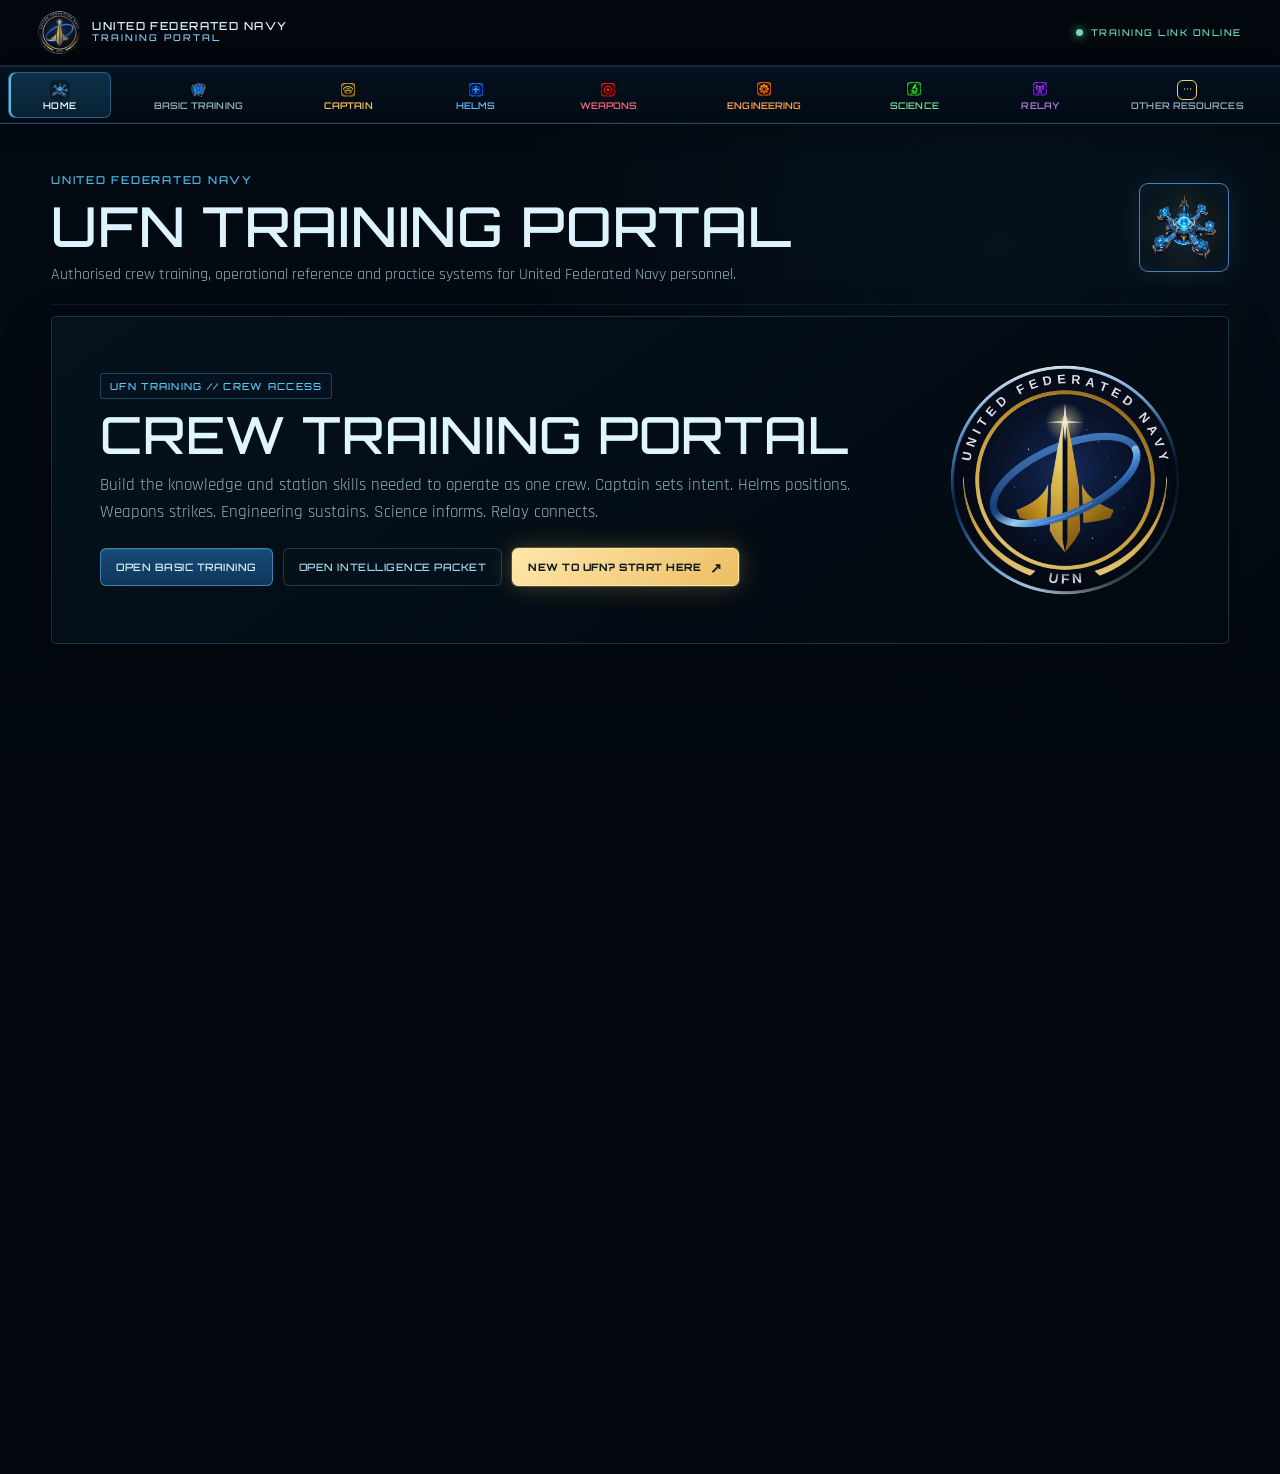
==== commit 571d9e5a: "Publish approved rank requirements in navigable detail popups" ====
--- a/index.html
+++ b/index.html
@@ -39,7 +39,7 @@
   <link rel="stylesheet" href="visual-effects.css?v=20261026-op15-available-green" />
   <link rel="stylesheet" href="newcomer-home-link.css?v=20261012-visual1" />
   <link rel="stylesheet" href="valour-medal.css?v=20261111-summaries1" />
-  <link rel="stylesheet" href="rank-progression.css?v=20261111-personnel1" />
+  <link rel="stylesheet" href="rank-progression.css?v=20261111-rankrecords1" />
 </head>
 <body>
   <div class="app-shell">
@@ -96,12 +96,12 @@
 
   <div id="nav-scrim" class="nav-scrim" hidden></div>
   <script src="station-icons.js?v=20260830-stationalign1"></script>
-  <script src="content.js?v=20261111-singular1"></script>
+  <script src="content.js?v=20261111-rankrecords1"></script>
   <script src="navigation-tidy.js?v=20260830-stationalign1"></script>
   <script src="protocol-tidy.js?v=20261026-transport2"></script>
   <script src="deployments-records.js?v=20261026-op15-badges1"></script>
   <script src="asset-policy.js?v=20260830-perf2"></script>
-  <script src="app.js?v=20261111-singular1"></script>
+  <script src="app.js?v=20261111-rankrecords1"></script>
   <script src="landscape-station-top-fix.js?v=20260830-stationtop1"></script>
   <script src="other-resources-nav.js?v=20260830-resources1"></script>
   <script src="hotspot-tooltip-portal.js?v=20260830-stationalign1"></script>
--- a/rank-progression.css
+++ b/rank-progression.css
@@ -1,14 +1,3 @@
-.rank-progression {
-  margin: 24px 0; padding: 22px;
-  border: 1px solid rgba(91,182,225,.4); border-radius: 6px;
-  background: linear-gradient(110deg, rgba(18,65,91,.35), rgba(214,170,67,.08));
-}
-.rank-progression h3 { color: #e7f5ff; margin: 8px 0; }
-.rank-progression > p { color: #b8cdd9; }
-.rank-progression .rank-progression-status { color: #e6cc82; line-height: 1.6; }
-.rank-progression-meter { display: block; width: 100%; height: 12px; accent-color: #d6aa43; }
-.rank-progression-meter::-webkit-progress-bar { background: #142635; border-radius: 8px; }
-.rank-progression-meter::-webkit-progress-value { background: linear-gradient(90deg, #4aa8d8, #d6aa43, #ecf5fa); border-radius: 8px; }
 .rank-select { position: relative; display: block; width: 100%; padding: 0; border: 0; background: transparent; color: inherit; cursor: pointer; }
 .rank-stage { position: absolute; z-index: 3; top: 14px; left: 12px; padding: 4px 7px; border-radius: 3px; background: #07131ee8; color: var(--rank-tier); font-size: .7rem; letter-spacing: .08em; }
 .rank-select-label { display: block; padding: 8px; color: var(--rank-tier); font-size: .68rem; letter-spacing: .08em; text-transform: uppercase; border-bottom: 1px solid color-mix(in srgb, var(--rank-tier) 30%, transparent); }
@@ -19,5 +8,18 @@
 .rank-select:focus-visible { outline: 3px solid #f7d780; outline-offset: -4px; }
 .rank-card.rank-selected { border-color: #ffe09a; box-shadow: 0 0 0 2px rgba(255,224,154,.2), 0 0 22px rgba(214,170,67,.3); }
 .rank-selected .rank-select-label { background: rgba(214,170,67,.14); color: #ffe09a; }
-.rank-preceding .rank-stage { background: var(--rank-tier); color: #06101a; }
 @media (prefers-reduced-motion: reduce) { .rank-card, .rank-select .rank-insignia-frame img { transition: none; } }
+.rank-explorer-intro { color: #b8cdd9; margin: 20px 0; line-height: 1.5; }
+.rank-dialog { max-height: calc(100dvh - 24px); overflow-y: auto; }
+.rank-dialog .medal-dialog-description p + p { margin-top: 16px; }
+.rank-dialog-requirements, .rank-dialog-authority { color: #ddca90; line-height: 1.6; }
+.rank-dialog-authority { font-weight: 700; }
+.rank-dialog-navigation { display: flex; flex-wrap: wrap; gap: 12px; margin-top: 22px; }
+.rank-dialog-navigation button { flex: 1 1 140px; white-space: normal; }
+.rank-dialog-navigation button:disabled { opacity: .4; cursor: default; }
+.rank-dialog .medal-dialog-art img { width: 100%; height: auto; max-height: min(400px, 65dvh); object-fit: contain; }
+@media (orientation: landscape) and (max-height: 650px) {
+  .rank-dialog .medal-dialog-shell { grid-template-columns: minmax(150px, .6fr) minmax(0, 1.4fr); min-height: 0; }
+  .rank-dialog .medal-dialog-art { min-height: 0; padding: 22px 14px; }
+  .rank-dialog .medal-dialog-art img { max-height: 65dvh; }
+}
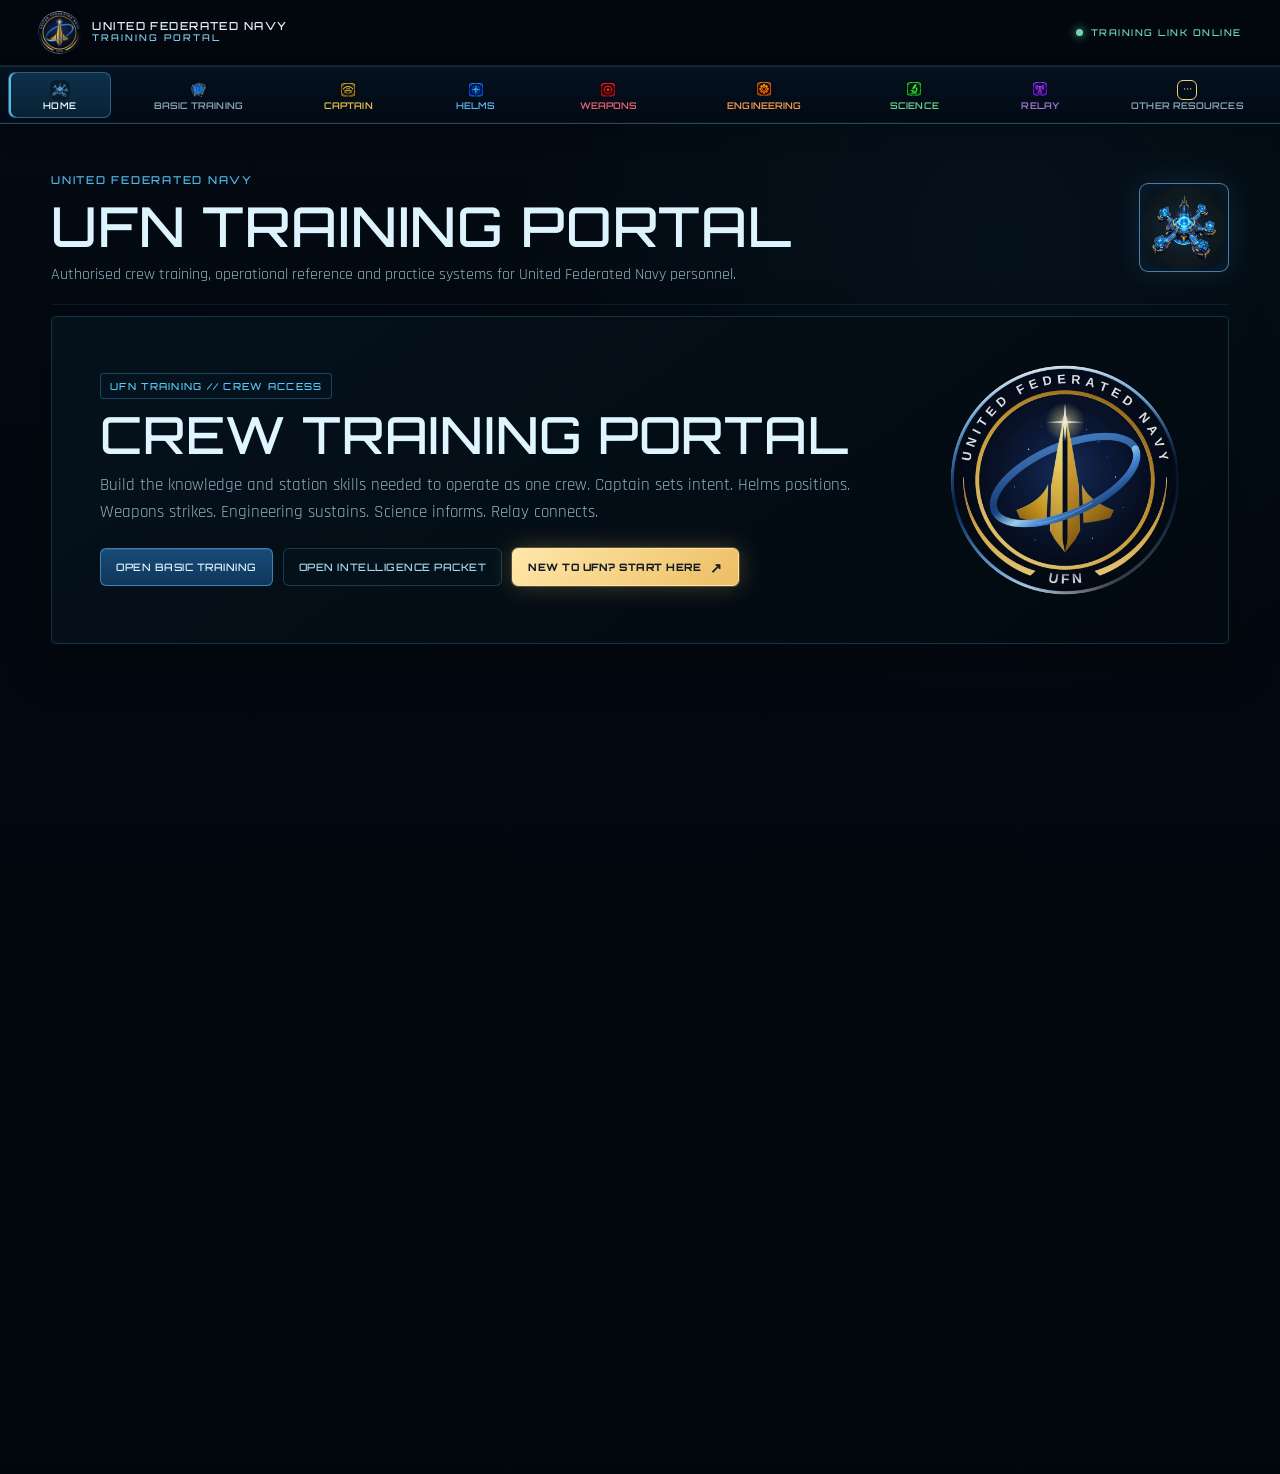
==== commit f0547ce1: "Group Captain with Commander under Admiral approval" ====
--- a/index.html
+++ b/index.html
@@ -96,12 +96,12 @@
 
   <div id="nav-scrim" class="nav-scrim" hidden></div>
   <script src="station-icons.js?v=20260830-stationalign1"></script>
-  <script src="content.js?v=20261111-rankrecords1"></script>
+  <script src="content.js?v=20261111-captain2"></script>
   <script src="navigation-tidy.js?v=20260830-stationalign1"></script>
   <script src="protocol-tidy.js?v=20261026-transport2"></script>
   <script src="deployments-records.js?v=20261026-op15-badges1"></script>
   <script src="asset-policy.js?v=20260830-perf2"></script>
-  <script src="app.js?v=20261111-rankrecords1"></script>
+  <script src="app.js?v=20261111-captain2"></script>
   <script src="landscape-station-top-fix.js?v=20260830-stationtop1"></script>
   <script src="other-resources-nav.js?v=20260830-resources1"></script>
   <script src="hotspot-tooltip-portal.js?v=20260830-stationalign1"></script>
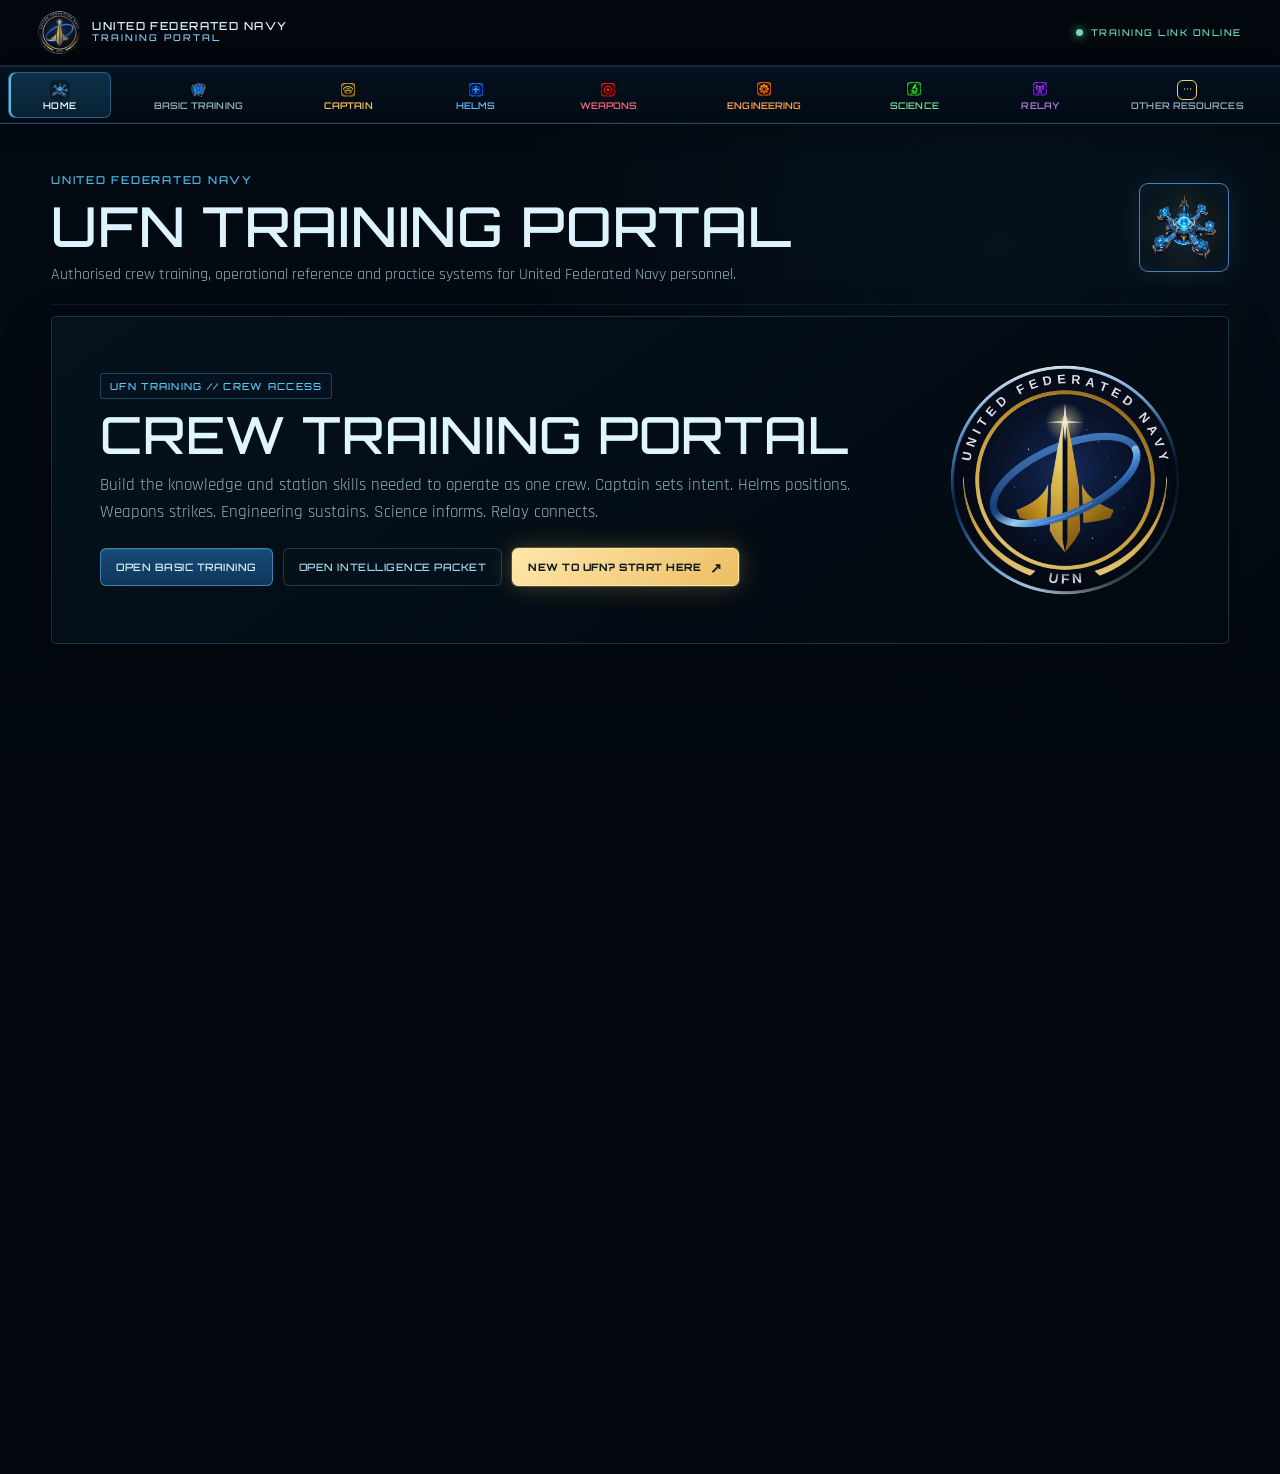
==== commit f971bd19: "Give rank cards and detail popups vivid approval-tier colours" ====
--- a/index.html
+++ b/index.html
@@ -39,7 +39,7 @@
   <link rel="stylesheet" href="visual-effects.css?v=20261026-op15-available-green" />
   <link rel="stylesheet" href="newcomer-home-link.css?v=20261012-visual1" />
   <link rel="stylesheet" href="valour-medal.css?v=20261111-summaries1" />
-  <link rel="stylesheet" href="rank-progression.css?v=20261111-rankrecords1" />
+  <link rel="stylesheet" href="rank-progression.css?v=20261111-rankcolour1" />
 </head>
 <body>
   <div class="app-shell">
@@ -101,7 +101,7 @@
   <script src="protocol-tidy.js?v=20261026-transport2"></script>
   <script src="deployments-records.js?v=20261026-op15-badges1"></script>
   <script src="asset-policy.js?v=20260830-perf2"></script>
-  <script src="app.js?v=20261111-captain2"></script>
+  <script src="app.js?v=20261111-rankcolour1"></script>
   <script src="landscape-station-top-fix.js?v=20260830-stationtop1"></script>
   <script src="other-resources-nav.js?v=20260830-resources1"></script>
   <script src="hotspot-tooltip-portal.js?v=20260830-stationalign1"></script>
--- a/rank-progression.css
+++ b/rank-progression.css
@@ -23,3 +23,57 @@
   .rank-dialog .medal-dialog-art { min-height: 0; padding: 22px 14px; }
   .rank-dialog .medal-dialog-art img { max-height: 65dvh; }
 }
+
+/* Vivid approval-tier palettes, shared by cards and personnel records. */
+.rank-card.rank-tier-1, .rank-dialog[data-rank-tier="1"] { --rank-tier: #39c4ff; --rank-accent: #2867ff; --rank-light: #a5eaff; }
+.rank-card.rank-tier-2, .rank-dialog[data-rank-tier="2"] { --rank-tier: #ffc644; --rank-accent: #ea831c; --rank-light: #ffe7a5; }
+.rank-card.rank-tier-3, .rank-dialog[data-rank-tier="3"] { --rank-tier: #b68aff; --rank-accent: #d9e8ff; --rank-light: #e6d5ff; }
+.rank-card {
+  border-color: transparent;
+  background: linear-gradient(#071523, #07111d) padding-box,
+    linear-gradient(135deg, var(--rank-tier), var(--rank-accent), var(--rank-tier)) border-box;
+  box-shadow: 0 0 18px color-mix(in srgb, var(--rank-tier) 24%, transparent);
+  transition: transform 160ms ease, box-shadow 160ms ease;
+}
+.rank-card::before { background: linear-gradient(90deg, var(--rank-tier), var(--rank-accent), var(--rank-tier)); }
+.rank-card.rank-tier-start {
+  border-color: transparent;
+  box-shadow: 0 0 0 1px color-mix(in srgb, var(--rank-tier) 50%, transparent), 0 0 25px color-mix(in srgb, var(--rank-tier) 28%, transparent);
+}
+.rank-card .rank-insignia-frame {
+  background: radial-gradient(ellipse at 50% 35%, color-mix(in srgb, var(--rank-tier) 26%, transparent), transparent 75%),
+    linear-gradient(145deg, color-mix(in srgb, var(--rank-accent) 15%, #07111d), #06101b);
+}
+.rank-card .rank-stage { background: var(--rank-tier); color: #07111d; font-weight: 800; box-shadow: 0 0 10px color-mix(in srgb, var(--rank-tier) 35%, transparent); }
+.rank-card .rank-select-label {
+  background: linear-gradient(110deg, color-mix(in srgb, var(--rank-tier) 24%, #07111d), color-mix(in srgb, var(--rank-accent) 18%, #07111d));
+  border-top: 1px solid color-mix(in srgb, var(--rank-tier) 50%, transparent);
+  border-bottom: 1px solid color-mix(in srgb, var(--rank-tier) 40%, transparent);
+  color: var(--rank-light); font-weight: 700;
+}
+.rank-card .rank-card-copy { background: linear-gradient(145deg, color-mix(in srgb, var(--rank-tier) 9%, #07111d), #07111d); }
+.rank-card .control-type { color: var(--rank-light); font-size: .65rem; letter-spacing: .09em; }
+.rank-card h3 { color: #f2f8ff; font-weight: 700; }
+.rank-card .rank-approval { color: var(--rank-light); border-top-color: color-mix(in srgb, var(--rank-tier) 35%, transparent); }
+.rank-card:hover, .rank-card:focus-within, .rank-card.rank-selected {
+  border-color: var(--rank-tier);
+  box-shadow: 0 0 0 2px color-mix(in srgb, var(--rank-tier) 32%, transparent), 0 0 30px color-mix(in srgb, var(--rank-tier) 40%, transparent);
+}
+@media (hover: hover) { .rank-card:hover { transform: translateY(-3px); } }
+.rank-select:focus-visible { outline-color: var(--rank-light); }
+.rank-level-1 { color: #a5eaff; border-color: #39c4ff; background: #123454; }
+.rank-level-2 { color: #ffe7a5; border-color: #ffc644; background: #3c2d12; }
+.rank-level-3 { color: #e6d5ff; border-color: #b68aff; background: #2a2043; }
+.rank-dialog[data-rank-tier] {
+  border: 2px solid transparent;
+  background: linear-gradient(#07121d, #07121d) padding-box,
+    linear-gradient(135deg, var(--rank-tier), var(--rank-accent), var(--rank-tier)) border-box;
+  box-shadow: 0 0 36px color-mix(in srgb, var(--rank-tier) 30%, transparent);
+}
+.rank-dialog[data-rank-tier] .medal-dialog-art {
+  background: radial-gradient(ellipse at 50% 40%, color-mix(in srgb, var(--rank-tier) 24%, transparent), transparent 78%), #07111d;
+}
+.rank-dialog[data-rank-tier] .classification, .rank-dialog[data-rank-tier] .micro-label, .rank-dialog[data-rank-tier] .rank-dialog-authority { color: var(--rank-light); }
+.rank-dialog[data-rank-tier] .medal-dialog-description { border-top-color: color-mix(in srgb, var(--rank-tier) 45%, transparent); }
+.rank-dialog[data-rank-tier] .rank-dialog-navigation button { border-color: color-mix(in srgb, var(--rank-tier) 65%, transparent); color: var(--rank-light); }
+@media (prefers-reduced-motion: reduce) { .rank-card { transition: none; } .rank-card:hover { transform: none; } }
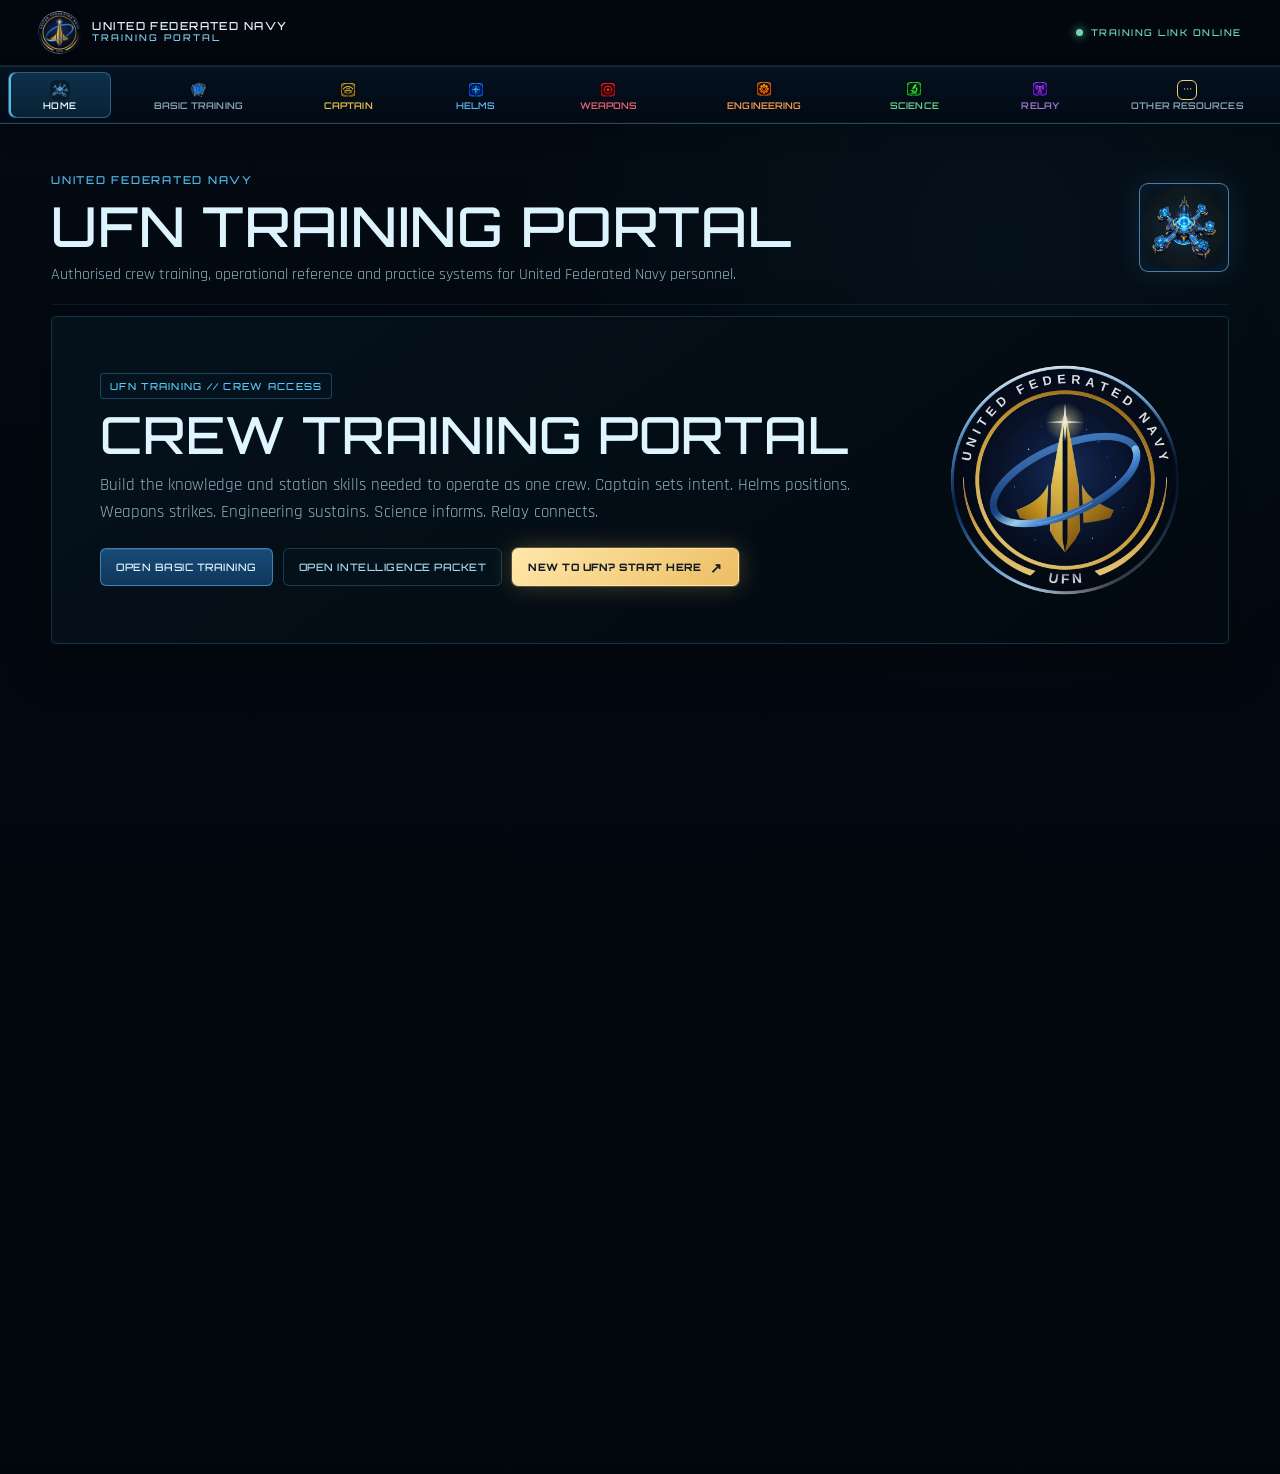
==== commit 72aa0abc: "Prevent rank card layout shifts during first interaction" ====
--- a/index.html
+++ b/index.html
@@ -39,7 +39,7 @@
   <link rel="stylesheet" href="visual-effects.css?v=20261026-op15-available-green" />
   <link rel="stylesheet" href="newcomer-home-link.css?v=20261012-visual1" />
   <link rel="stylesheet" href="valour-medal.css?v=20261111-summaries1" />
-  <link rel="stylesheet" href="rank-progression.css?v=20261111-rankcolour1" />
+  <link rel="stylesheet" href="rank-progression.css?v=20261111-rankcolour2" />
 </head>
 <body>
   <div class="app-shell">
--- a/rank-progression.css
+++ b/rank-progression.css
@@ -77,3 +77,5 @@
 .rank-dialog[data-rank-tier] .medal-dialog-description { border-top-color: color-mix(in srgb, var(--rank-tier) 45%, transparent); }
 .rank-dialog[data-rank-tier] .rank-dialog-navigation button { border-color: color-mix(in srgb, var(--rank-tier) 65%, transparent); color: var(--rank-light); }
 @media (prefers-reduced-motion: reduce) { .rank-card { transition: none; } .rank-card:hover { transform: none; } }
+/* Keep insignia controls stable when navigating to an off-screen rank. */
+.rank-grid, .rank-card { content-visibility: visible; contain-intrinsic-size: none; }
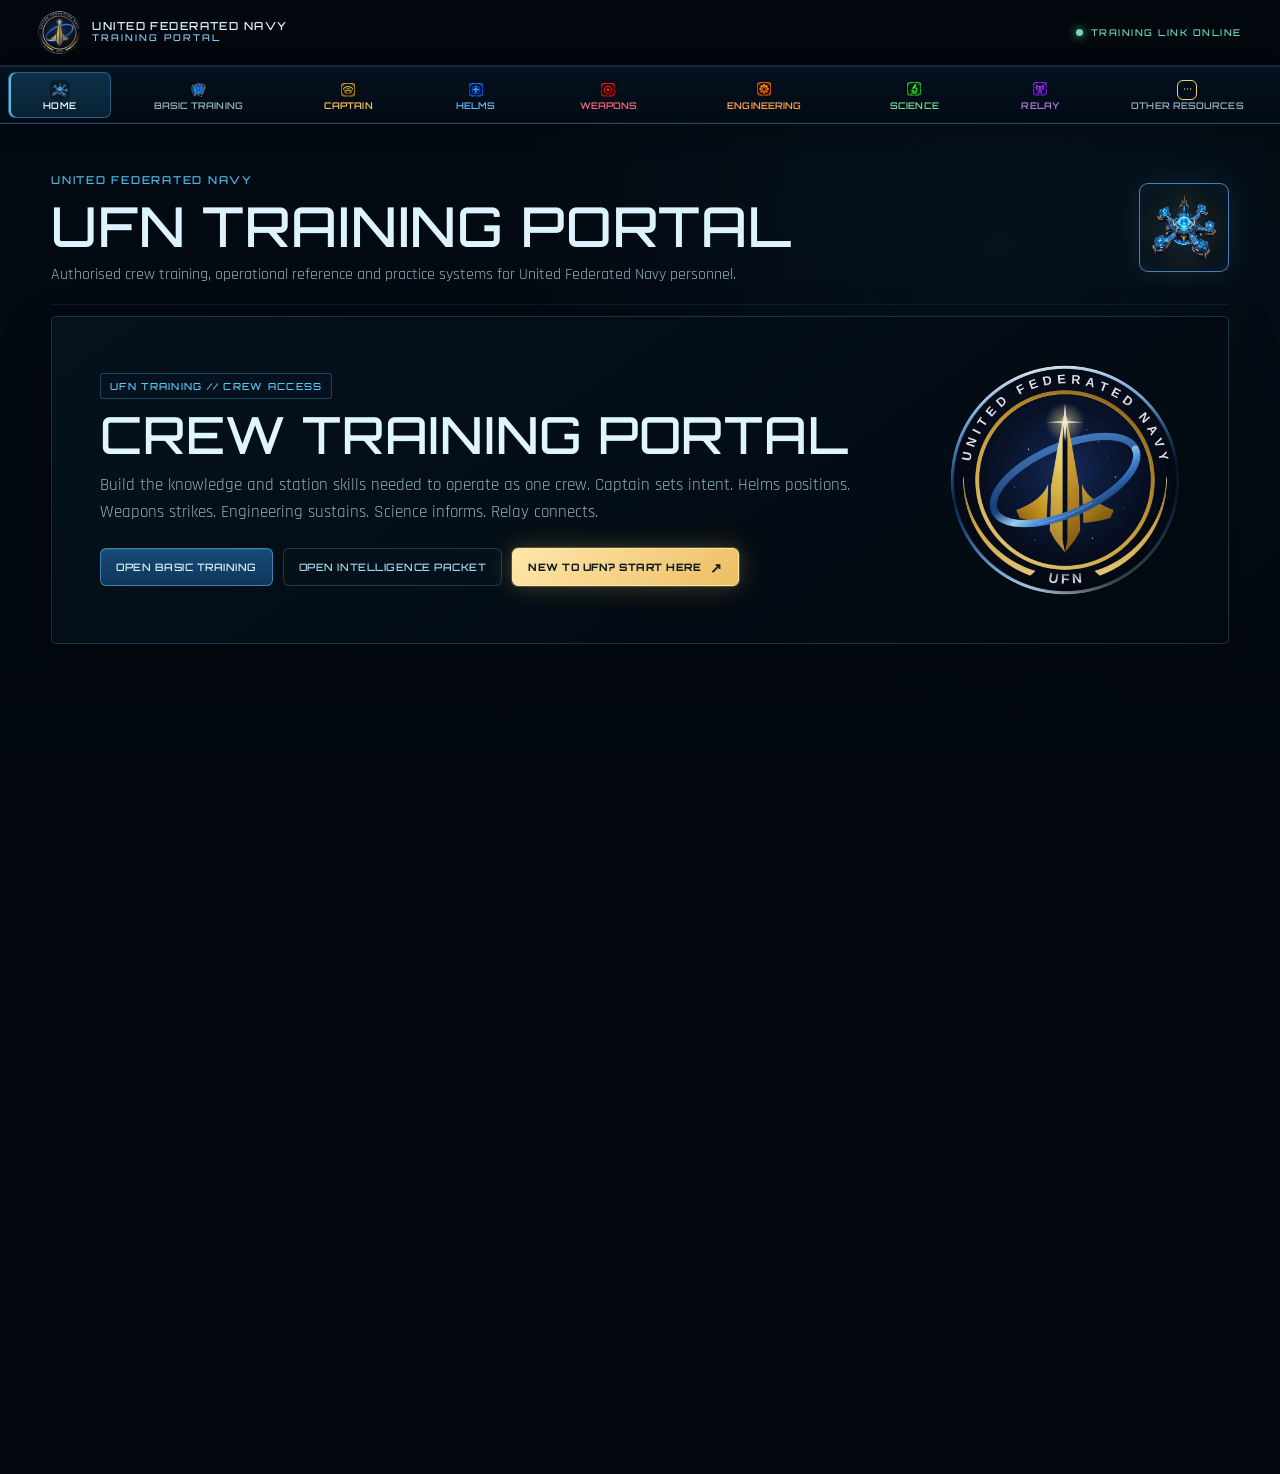
==== commit a628a277: "Add Operation Lifeboat coming soon deployment" ====
--- a/index.html
+++ b/index.html
@@ -18,7 +18,7 @@
   <link rel="preconnect" href="https://fonts.gstatic.com" crossorigin />
   <link href="https://fonts.googleapis.com/css2?family=Orbitron:wght@400;500;600;700&family=Rajdhani:wght@400;500;600;700&display=swap" rel="stylesheet" />
   <link rel="stylesheet" href="styles.css?v=20260830-stationalign1" />
-  <link rel="stylesheet" href="deployments-records.css?v=20261026-op15-badges1" />
+  <link rel="stylesheet" href="deployments-records.css?v=20261111-op16-lifeboat1" />
   <link rel="stylesheet" href="console-layout-fix.css?v=20260830-stationalign1" />
   <link rel="stylesheet" href="protocol-icons.css?v=20260830-stationalign1" />
   <link rel="stylesheet" href="station-hides-expanded.css?v=20260830-stationalign1" />
@@ -99,7 +99,7 @@
   <script src="content.js?v=20261111-captain2"></script>
   <script src="navigation-tidy.js?v=20260830-stationalign1"></script>
   <script src="protocol-tidy.js?v=20261026-transport2"></script>
-  <script src="deployments-records.js?v=20261026-op15-badges1"></script>
+  <script src="deployments-records.js?v=20261111-op16-lifeboat1"></script>
   <script src="asset-policy.js?v=20260830-perf2"></script>
   <script src="app.js?v=20261111-rankcolour1"></script>
   <script src="landscape-station-top-fix.js?v=20260830-stationtop1"></script>
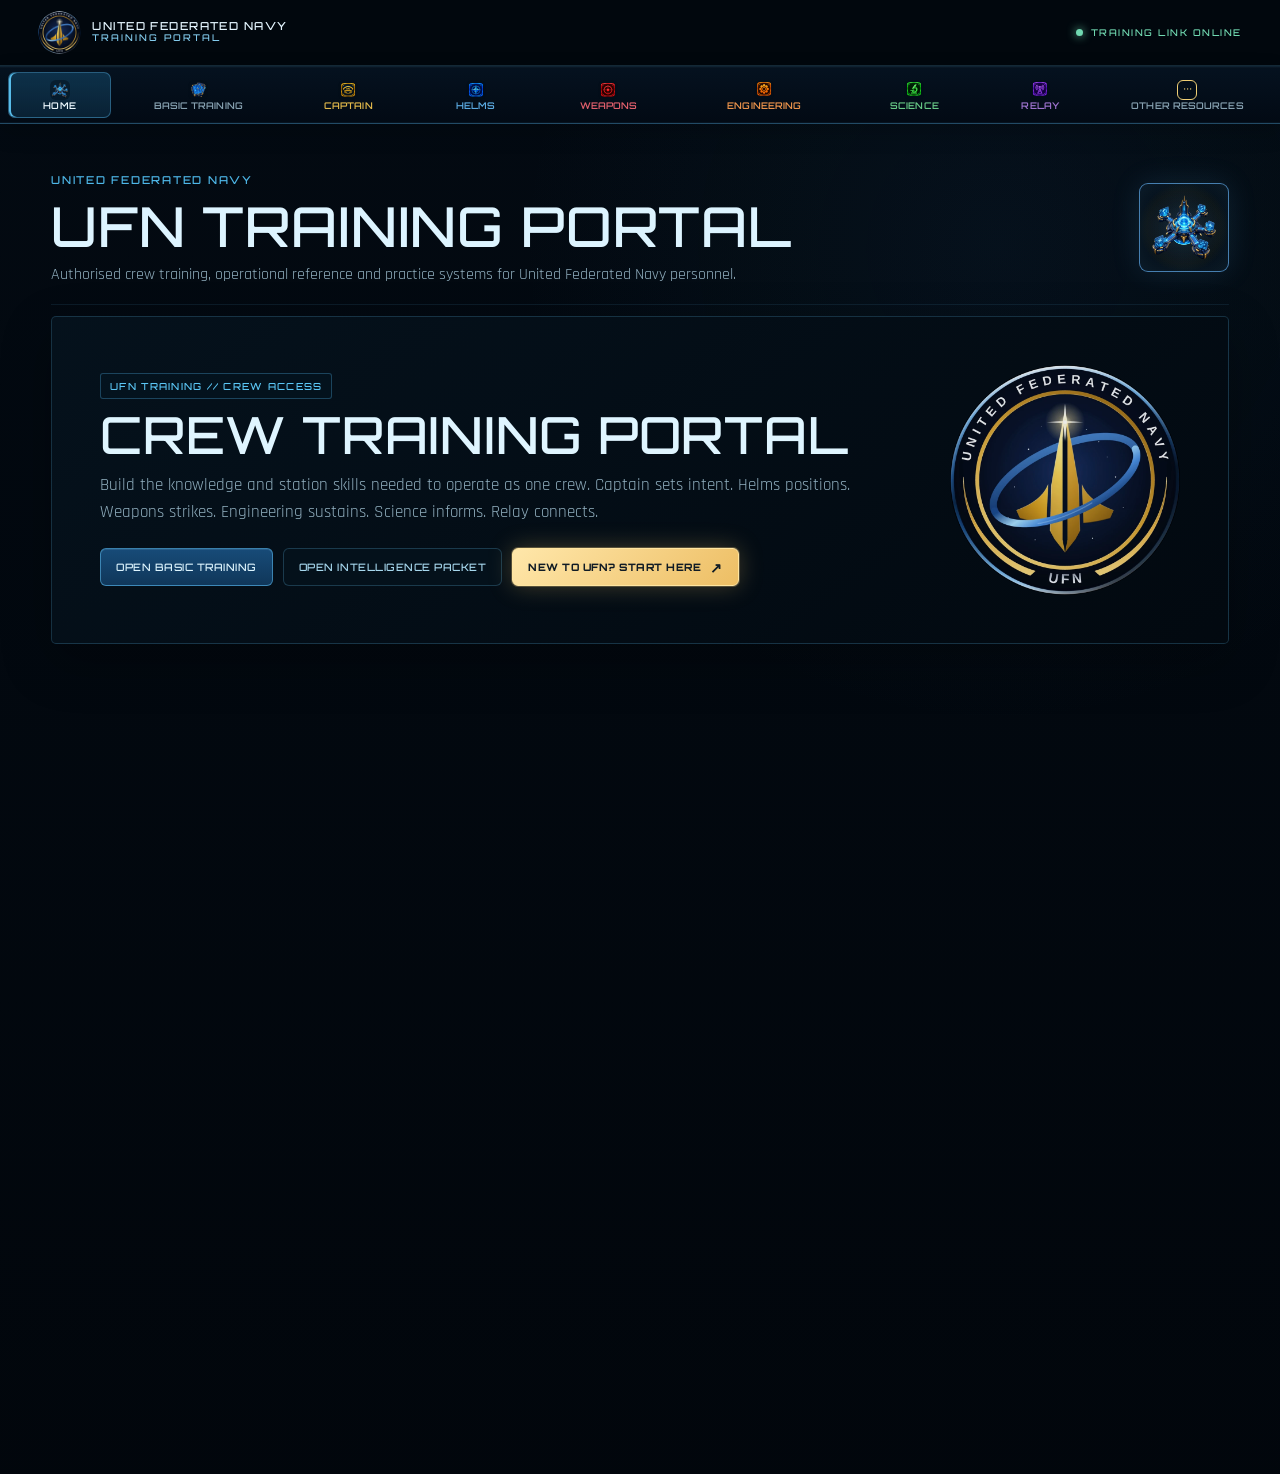
==== commit 72247380: "Launch Operation Lifeboat with seven-day new badge" ====
--- a/index.html
+++ b/index.html
@@ -1,120 +1,120 @@
-<!doctype html>
-<html lang="en-GB">
-<head>
-  <meta charset="utf-8" />
-  <meta name="viewport" content="width=device-width, initial-scale=1" />
-  <meta name="theme-color" content="#02070d" />
-  <meta name="description" content="United Federated Navy training portal for crew briefings, station training and authorised practice systems." />
-  <meta name="mobile-web-app-capable" content="yes" />
-  <meta name="apple-mobile-web-app-capable" content="yes" />
-  <meta name="apple-mobile-web-app-status-bar-style" content="black-translucent" />
-  <meta name="apple-mobile-web-app-title" content="UFN Training" />
-  <title>UFN Training Portal</title>
-  <link rel="icon" type="image/png" sizes="32x32" href="assets/app-icons/favicon-32.png" />
-  <link rel="apple-touch-icon" sizes="180x180" href="assets/app-icons/apple-touch-icon.png" />
-  <link rel="manifest" href="manifest.webmanifest" />
-  <link rel="preload" as="image" href="assets/ufn-logo.webp" fetchpriority="high" />
-  <link rel="preconnect" href="https://fonts.googleapis.com" />
-  <link rel="preconnect" href="https://fonts.gstatic.com" crossorigin />
-  <link href="https://fonts.googleapis.com/css2?family=Orbitron:wght@400;500;600;700&family=Rajdhani:wght@400;500;600;700&display=swap" rel="stylesheet" />
-  <link rel="stylesheet" href="styles.css?v=20260830-stationalign1" />
-  <link rel="stylesheet" href="deployments-records.css?v=20261111-op16-lifeboat1" />
-  <link rel="stylesheet" href="console-layout-fix.css?v=20260830-stationalign1" />
-  <link rel="stylesheet" href="protocol-icons.css?v=20260830-stationalign1" />
-  <link rel="stylesheet" href="station-hides-expanded.css?v=20260830-stationalign1" />
-  <link rel="stylesheet" href="hides-branding.css?v=20260830-stationalign1" />
-  <link rel="stylesheet" href="station-colours.css?v=20260830-stationalign1" />
-  <link rel="stylesheet" href="intel-portrait-fix.css?v=20260830-stationalign1" />
-  <link rel="stylesheet" href="basic-training-ui.css?v=20260830-stationalign1" />
-  <link rel="stylesheet" href="station-page-alignment.css?v=20260830-stationalign1" />
-  <link rel="stylesheet" href="hides-page-enhancements.css?v=20260830-hidesbrief2" />
-  <link rel="stylesheet" href="landscape-menu-fix.css?v=20260830-menu2col1" />
-  <link rel="stylesheet" href="landscape-station-top-fix.css?v=20260830-stationtop1" />
-  <link rel="stylesheet" href="other-resources.css?v=20260830-resources1" />
-  <link rel="stylesheet" href="performance-optimisation.css?v=20260830-perf2" />
-  <link rel="stylesheet" href="mess-tips-refresh.css?v=20260830-messtips1" />
-  <link rel="stylesheet" href="admiralty-address-refresh.css?v=20260830-admiralty1" />
-  <link rel="stylesheet" href="mobile-menu-layer-fix.css?v=20260830-navpolish8" />
-  <link rel="stylesheet" href="light-dark-banner-rotator.css?v=20260830-ldredstamp1" />
-  <link rel="stylesheet" href="visual-effects.css?v=20261026-op15-available-green" />
-  <link rel="stylesheet" href="newcomer-home-link.css?v=20261012-visual1" />
-  <link rel="stylesheet" href="valour-medal.css?v=20261111-summaries1" />
-  <link rel="stylesheet" href="rank-progression.css?v=20261111-rankcolour2" />
-</head>
-<body>
-  <div class="app-shell">
-    <header class="topbar">
-      <button id="menu-button" class="menu-button" type="button" aria-label="Open navigation" aria-expanded="false">☰</button>
-      <button class="brand-button" type="button" data-nav="home" aria-label="Return to UFN Training Portal">
-        <img class="brand-mark" src="assets/ufn-logo.webp" alt="United Federated Navy emblem" width="800" height="800" decoding="async" fetchpriority="high" />
-        <span class="brand-copy">
-          <span class="eyebrow">UNITED FEDERATED NAVY</span>
-          <strong>TRAINING PORTAL</strong>
-        </span>
-      </button>
-      <div class="link-status" aria-label="Training network status"><span class="status-dot"></span>TRAINING LINK ONLINE</div>
-    </header>
-
-    <div class="app-layout">
-      <aside id="sidebar" class="sidebar" aria-label="Primary navigation">
-        <div class="side-section">
-          <span class="side-label">PORTAL</span>
-          <button class="nav-item" type="button" data-nav="home"><span class="nav-code" data-station-icon="directory" aria-hidden="true"></span><span>Home</span></button>
-          <button class="nav-item" type="button" data-nav="general"><span class="nav-code" data-station-icon="general" aria-hidden="true"></span><span>Basic Training</span></button>
-        </div>
-        <div class="side-section">
-          <span class="side-label">STATION TRAINING</span>
-          <button class="nav-item" type="button" data-nav="captain"><span class="nav-code" data-station-icon="captain" aria-hidden="true"></span><span>Captain</span></button>
-          <button class="nav-item" type="button" data-nav="helms"><span class="nav-code" data-station-icon="helms" aria-hidden="true"></span><span>Helms</span></button>
-          <button class="nav-item" type="button" data-nav="weapons"><span class="nav-code" data-station-icon="weapons" aria-hidden="true"></span><span>Weapons</span></button>
-          <button class="nav-item" type="button" data-nav="engineering"><span class="nav-code" data-station-icon="engineering" aria-hidden="true"></span><span>Engineering</span></button>
-          <button class="nav-item" type="button" data-nav="science"><span class="nav-code" data-station-icon="science" aria-hidden="true"></span><span>Science</span></button>
-          <button class="nav-item" type="button" data-nav="relay"><span class="nav-code" data-station-icon="relay" aria-hidden="true"></span><span>Relay</span></button>
-        </div>
-        <div class="side-section other-resources-sidebar">
-          <span class="side-label">RESOURCES</span>
-          <button id="other-resources-button" class="nav-item other-resources-nav" type="button" aria-label="Open other UFN resources">
-            <span class="nav-code other-resources-code" aria-hidden="true">•••</span>
-            <span>Other Resources</span>
-          </button>
-        </div>
-        <div class="sidebar-footer">
-          <span class="micro-label">TRAINING ACCESS</span>
-          <strong>CREW AUTHORISED</strong>
-          <span>UFN Training Portal</span>
-        </div>
-      </aside>
-
-      <main id="content" class="content" tabindex="-1"></main>
-    </div>
-
-    <footer class="site-footer">
-      <span>UNITED FEDERATED NAVY // TRAINING PORTAL</span>
-      <span>KNOWLEDGE IS THE FIRST DEFENCE.</span>
-    </footer>
-  </div>
-
-  <div id="nav-scrim" class="nav-scrim" hidden></div>
-  <script src="station-icons.js?v=20260830-stationalign1"></script>
-  <script src="content.js?v=20261111-captain2"></script>
-  <script src="navigation-tidy.js?v=20260830-stationalign1"></script>
-  <script src="protocol-tidy.js?v=20261026-transport2"></script>
-  <script src="deployments-records.js?v=20261111-op16-lifeboat1"></script>
-  <script src="asset-policy.js?v=20260830-perf2"></script>
-  <script src="app.js?v=20261111-rankcolour1"></script>
-  <script src="landscape-station-top-fix.js?v=20260830-stationtop1"></script>
-  <script src="other-resources-nav.js?v=20260830-resources1"></script>
-  <script src="hotspot-tooltip-portal.js?v=20260830-stationalign1"></script>
-  <script src="station-hides-expanded.js?v=20260830-stationalign1"></script>
-  <script src="hides-branding.js?v=20260830-stationalign1"></script>
-  <script src="basic-training-ui.js?v=20260830-basicicons1"></script>
-  <script src="station-page-alignment.js?v=20260830-stationalign1"></script>
-  <script src="hacking-tweaks.js?v=20260830-stationalign1"></script>
-  <script src="hides-page-enhancements.js?v=20260830-hidesbrief2"></script>
-  <script src="mess-tips-refresh.js?v=20260830-messtips1"></script>
-  <script src="admiralty-address-refresh.js?v=20260830-admiralty1"></script>
-  <script src="mobile-menu-layer-fix.js?v=20260830-navmodel4"></script>
-  <script src="light-dark-banner-rotator.js?v=20260830-ld40stamp2"></script>
-  <script src="visual-effects.js?v=20261009-navigation14"></script>
-</body>
-</html>
+<!doctype html>
+<html lang="en-GB">
+<head>
+  <meta charset="utf-8" />
+  <meta name="viewport" content="width=device-width, initial-scale=1" />
+  <meta name="theme-color" content="#02070d" />
+  <meta name="description" content="United Federated Navy training portal for crew briefings, station training and authorised practice systems." />
+  <meta name="mobile-web-app-capable" content="yes" />
+  <meta name="apple-mobile-web-app-capable" content="yes" />
+  <meta name="apple-mobile-web-app-status-bar-style" content="black-translucent" />
+  <meta name="apple-mobile-web-app-title" content="UFN Training" />
+  <title>UFN Training Portal</title>
+  <link rel="icon" type="image/png" sizes="32x32" href="assets/app-icons/favicon-32.png" />
+  <link rel="apple-touch-icon" sizes="180x180" href="assets/app-icons/apple-touch-icon.png" />
+  <link rel="manifest" href="manifest.webmanifest" />
+  <link rel="preload" as="image" href="assets/ufn-logo.webp" fetchpriority="high" />
+  <link rel="preconnect" href="https://fonts.googleapis.com" />
+  <link rel="preconnect" href="https://fonts.gstatic.com" crossorigin />
+  <link href="https://fonts.googleapis.com/css2?family=Orbitron:wght@400;500;600;700&family=Rajdhani:wght@400;500;600;700&display=swap" rel="stylesheet" />
+  <link rel="stylesheet" href="styles.css?v=20260830-stationalign1" />
+  <link rel="stylesheet" href="deployments-records.css?v=20261113-op16-live1" />
+  <link rel="stylesheet" href="console-layout-fix.css?v=20260830-stationalign1" />
+  <link rel="stylesheet" href="protocol-icons.css?v=20260830-stationalign1" />
+  <link rel="stylesheet" href="station-hides-expanded.css?v=20260830-stationalign1" />
+  <link rel="stylesheet" href="hides-branding.css?v=20260830-stationalign1" />
+  <link rel="stylesheet" href="station-colours.css?v=20260830-stationalign1" />
+  <link rel="stylesheet" href="intel-portrait-fix.css?v=20260830-stationalign1" />
+  <link rel="stylesheet" href="basic-training-ui.css?v=20260830-stationalign1" />
+  <link rel="stylesheet" href="station-page-alignment.css?v=20260830-stationalign1" />
+  <link rel="stylesheet" href="hides-page-enhancements.css?v=20260830-hidesbrief2" />
+  <link rel="stylesheet" href="landscape-menu-fix.css?v=20260830-menu2col1" />
+  <link rel="stylesheet" href="landscape-station-top-fix.css?v=20260830-stationtop1" />
+  <link rel="stylesheet" href="other-resources.css?v=20260830-resources1" />
+  <link rel="stylesheet" href="performance-optimisation.css?v=20260830-perf2" />
+  <link rel="stylesheet" href="mess-tips-refresh.css?v=20260830-messtips1" />
+  <link rel="stylesheet" href="admiralty-address-refresh.css?v=20260830-admiralty1" />
+  <link rel="stylesheet" href="mobile-menu-layer-fix.css?v=20260830-navpolish8" />
+  <link rel="stylesheet" href="light-dark-banner-rotator.css?v=20260830-ldredstamp1" />
+  <link rel="stylesheet" href="visual-effects.css?v=20261026-op15-available-green" />
+  <link rel="stylesheet" href="newcomer-home-link.css?v=20261012-visual1" />
+  <link rel="stylesheet" href="valour-medal.css?v=20261111-summaries1" />
+  <link rel="stylesheet" href="rank-progression.css?v=20261111-rankcolour2" />
+</head>
+<body>
+  <div class="app-shell">
+    <header class="topbar">
+      <button id="menu-button" class="menu-button" type="button" aria-label="Open navigation" aria-expanded="false">☰</button>
+      <button class="brand-button" type="button" data-nav="home" aria-label="Return to UFN Training Portal">
+        <img class="brand-mark" src="assets/ufn-logo.webp" alt="United Federated Navy emblem" width="800" height="800" decoding="async" fetchpriority="high" />
+        <span class="brand-copy">
+          <span class="eyebrow">UNITED FEDERATED NAVY</span>
+          <strong>TRAINING PORTAL</strong>
+        </span>
+      </button>
+      <div class="link-status" aria-label="Training network status"><span class="status-dot"></span>TRAINING LINK ONLINE</div>
+    </header>
+
+    <div class="app-layout">
+      <aside id="sidebar" class="sidebar" aria-label="Primary navigation">
+        <div class="side-section">
+          <span class="side-label">PORTAL</span>
+          <button class="nav-item" type="button" data-nav="home"><span class="nav-code" data-station-icon="directory" aria-hidden="true"></span><span>Home</span></button>
+          <button class="nav-item" type="button" data-nav="general"><span class="nav-code" data-station-icon="general" aria-hidden="true"></span><span>Basic Training</span></button>
+        </div>
+        <div class="side-section">
+          <span class="side-label">STATION TRAINING</span>
+          <button class="nav-item" type="button" data-nav="captain"><span class="nav-code" data-station-icon="captain" aria-hidden="true"></span><span>Captain</span></button>
+          <button class="nav-item" type="button" data-nav="helms"><span class="nav-code" data-station-icon="helms" aria-hidden="true"></span><span>Helms</span></button>
+          <button class="nav-item" type="button" data-nav="weapons"><span class="nav-code" data-station-icon="weapons" aria-hidden="true"></span><span>Weapons</span></button>
+          <button class="nav-item" type="button" data-nav="engineering"><span class="nav-code" data-station-icon="engineering" aria-hidden="true"></span><span>Engineering</span></button>
+          <button class="nav-item" type="button" data-nav="science"><span class="nav-code" data-station-icon="science" aria-hidden="true"></span><span>Science</span></button>
+          <button class="nav-item" type="button" data-nav="relay"><span class="nav-code" data-station-icon="relay" aria-hidden="true"></span><span>Relay</span></button>
+        </div>
+        <div class="side-section other-resources-sidebar">
+          <span class="side-label">RESOURCES</span>
+          <button id="other-resources-button" class="nav-item other-resources-nav" type="button" aria-label="Open other UFN resources">
+            <span class="nav-code other-resources-code" aria-hidden="true">•••</span>
+            <span>Other Resources</span>
+          </button>
+        </div>
+        <div class="sidebar-footer">
+          <span class="micro-label">TRAINING ACCESS</span>
+          <strong>CREW AUTHORISED</strong>
+          <span>UFN Training Portal</span>
+        </div>
+      </aside>
+
+      <main id="content" class="content" tabindex="-1"></main>
+    </div>
+
+    <footer class="site-footer">
+      <span>UNITED FEDERATED NAVY // TRAINING PORTAL</span>
+      <span>KNOWLEDGE IS THE FIRST DEFENCE.</span>
+    </footer>
+  </div>
+
+  <div id="nav-scrim" class="nav-scrim" hidden></div>
+  <script src="station-icons.js?v=20260830-stationalign1"></script>
+  <script src="content.js?v=20261111-captain2"></script>
+  <script src="navigation-tidy.js?v=20260830-stationalign1"></script>
+  <script src="protocol-tidy.js?v=20261026-transport2"></script>
+  <script src="deployments-records.js?v=20261113-op16-live1"></script>
+  <script src="asset-policy.js?v=20260830-perf2"></script>
+  <script src="app.js?v=20261111-rankcolour1"></script>
+  <script src="landscape-station-top-fix.js?v=20260830-stationtop1"></script>
+  <script src="other-resources-nav.js?v=20260830-resources1"></script>
+  <script src="hotspot-tooltip-portal.js?v=20260830-stationalign1"></script>
+  <script src="station-hides-expanded.js?v=20260830-stationalign1"></script>
+  <script src="hides-branding.js?v=20260830-stationalign1"></script>
+  <script src="basic-training-ui.js?v=20260830-basicicons1"></script>
+  <script src="station-page-alignment.js?v=20260830-stationalign1"></script>
+  <script src="hacking-tweaks.js?v=20260830-stationalign1"></script>
+  <script src="hides-page-enhancements.js?v=20260830-hidesbrief2"></script>
+  <script src="mess-tips-refresh.js?v=20260830-messtips1"></script>
+  <script src="admiralty-address-refresh.js?v=20260830-admiralty1"></script>
+  <script src="mobile-menu-layer-fix.js?v=20260830-navmodel4"></script>
+  <script src="light-dark-banner-rotator.js?v=20260830-ld40stamp2"></script>
+  <script src="visual-effects.js?v=20261009-navigation14"></script>
+</body>
+</html>
--- a/deployments-records.css
+++ b/deployments-records.css
@@ -1,669 +1,686 @@
-/* ============================================================
-   AVAILABLE DEPLOYMENTS // UFN FLEET COMMAND RECORDS
-   Image-led deployment tiles with modal mission dossiers.
-   ============================================================ */
-
-.deployment-register-head {
-  display: grid;
-  grid-template-columns: minmax(0, 1fr) auto;
-  gap: 24px;
-  align-items: end;
-  margin-bottom: 20px;
-  padding: clamp(22px, 3vw, 34px);
-  border: 1px solid rgba(88,178,226,.34);
-  border-radius: 6px;
-  background:
-    linear-gradient(130deg, rgba(6,22,36,.96), rgba(2,9,15,.97)),
-    repeating-linear-gradient(90deg, transparent 0 64px, rgba(88,178,226,.025) 64px 65px);
-  box-shadow: inset 0 1px 0 rgba(255,255,255,.025);
-}
-.deployment-register-head h2 {
-  margin: 7px 0 8px;
-  color: #f1fbff;
-  font-size: clamp(2rem, 4vw, 3.5rem);
-  line-height: 1;
-  text-transform: uppercase;
-  letter-spacing: .035em;
-}
-.deployment-register-head p {
-  max-width: 760px;
-  margin: 0;
-  color: var(--muted);
-  font-size: 1rem;
-  line-height: 1.55;
-}
-.deployment-register-counts {
-  display: grid;
-  grid-template-columns: repeat(2, minmax(120px, 1fr));
-  border-left: 1px solid rgba(88,178,226,.24);
-}
-.deployment-register-counts > div {
-  display: grid;
-  grid-template-columns: auto 1fr;
-  align-items: center;
-  gap: 10px;
-  padding: 7px 18px;
-}
-.deployment-register-counts > div + div { border-left: 1px solid rgba(88,178,226,.18); }
-.deployment-register-counts strong {
-  color: var(--gold-bright);
-  font-family: "Orbitron", "Rajdhani", sans-serif;
-  font-size: clamp(2.1rem, 4vw, 3.7rem);
-  line-height: .9;
-  font-weight: 600;
-}
-.deployment-register-counts span {
-  color: var(--blue-soft);
-  font-family: "Orbitron", "Rajdhani", sans-serif;
-  font-size: .54rem;
-  line-height: 1.45;
-  letter-spacing: .12em;
-}
-
-.deployment-register-section { margin-top: 24px; }
-.deployment-section-heading {
-  display: flex;
-  align-items: end;
-  justify-content: space-between;
-  gap: 16px;
-  margin-bottom: 10px;
-  padding-bottom: 9px;
-  border-bottom: 1px solid rgba(88,178,226,.2);
-}
-.deployment-section-heading h3 {
-  margin: 4px 0 0;
-  color: #eaf8ff;
-  font-size: 1.15rem;
-  letter-spacing: .035em;
-}
-.deployment-section-heading h3 span {
-  margin-left: 7px;
-  color: var(--gold-bright);
-  font-size: .72rem;
-  vertical-align: middle;
-}
-
-.deployment-tile-grid {
-  display: grid;
-  grid-template-columns: repeat(3, minmax(0, 1fr));
-  gap: 12px;
-}
-.deployment-tile {
-  min-width: 0;
-  padding: 0;
-  overflow: hidden;
-  border: 1px solid rgba(88,178,226,.27);
-  border-radius: 5px;
-  background: #02070d;
-  color: inherit;
-  text-align: left;
-  cursor: pointer;
-  box-shadow: 0 12px 28px rgba(0,0,0,.22);
-  transition: transform 150ms ease, border-color 150ms ease, box-shadow 150ms ease;
-}
-.deployment-tile:hover,
-.deployment-tile:focus-visible {
-  transform: translateY(-2px);
-  border-color: rgba(99,203,255,.72);
-  box-shadow: 0 16px 34px rgba(0,0,0,.34), 0 0 0 1px rgba(88,178,226,.12);
-  outline: none;
-}
-.deployment-tile-art {
-  position: relative;
-  display: block;
-  width: 100%;
-  aspect-ratio: 16 / 9;
-  overflow: hidden;
-  background: #010408;
-}
-.deployment-tile-art img {
-  display: block;
-  width: 100%;
-  height: 100%;
-  object-fit: cover;
-  object-position: center;
-  transition: transform 220ms ease, filter 220ms ease;
-}
-.deployment-tile:hover img,
-.deployment-tile:focus-visible img { transform: scale(1.025); filter: contrast(1.045) brightness(1.02); }
-.deployment-tile-unavailable { border-color: rgba(148,161,172,.42); }
-.deployment-tile-coming-soon { border-color: rgba(242,184,86,.6); }
-.deployment-tile-unavailable img,
-.deployment-tile-unavailable:hover img,
-.deployment-tile-unavailable:focus-visible img { filter: grayscale(1) brightness(.64); }
-.deployment-unavailable-badge,
-.deployment-record-unavailable-badge,
-.deployment-coming-soon-badge,
-.deployment-record-coming-soon-badge {
-  position: absolute;
-  z-index: 5;
-  top: 10px;
-  right: 10px;
-  padding: 6px 9px;
-  border: 1px solid rgba(205,214,222,.7);
-  border-radius: 3px;
-  background: rgba(5,10,14,.88);
-  color: #e4e9ed;
-  font-family: "Orbitron", "Rajdhani", sans-serif;
-  font-size: .53rem;
-  font-weight: 700;
-  letter-spacing: .1em;
-  line-height: 1.25;
-  text-align: center;
-  text-shadow: 0 1px 5px #000;
-}
-.deployment-coming-soon-badge,
-.deployment-record-coming-soon-badge {
-  border-color: rgba(242,184,86,.85);
-  background: rgba(29,19,5,.9);
-  color: #ffd58d;
-}
-.deployment-tile-shade {
-  position: absolute;
-  inset: 0;
-  background:
-    linear-gradient(180deg, transparent 34%, rgba(0,5,10,.18) 53%, rgba(0,5,10,.93) 100%),
-    linear-gradient(90deg, rgba(0,8,16,.24), transparent 32%, transparent 72%, rgba(0,8,16,.12));
-  pointer-events: none;
-}
-.deployment-tile-copy {
-  position: absolute;
-  z-index: 3;
-  left: 15px;
-  right: 15px;
-  bottom: 13px;
-  display: grid;
-  gap: 3px;
-  text-shadow: 0 2px 8px rgba(0,0,0,.9);
-}
-.deployment-tile-code {
-  color: #79d6ff;
-  font-family: "Orbitron", "Rajdhani", sans-serif;
-  font-size: .58rem;
-  font-weight: 600;
-  letter-spacing: .13em;
-}
-.deployment-tile-copy strong {
-  color: #fff;
-  font-family: "Orbitron", "Rajdhani", sans-serif;
-  font-size: clamp(.92rem, 1.35vw, 1.23rem);
-  line-height: 1.12;
-  letter-spacing: .02em;
-  text-transform: uppercase;
-}
-.deployment-tile-type {
-  color: var(--gold-bright);
-  font-size: .68rem;
-  font-weight: 600;
-  letter-spacing: .03em;
-}
-
-.deployment-campaign-section { margin-top: 30px; }
-.deployment-campaign-tile { grid-column: 1 / -1; border-color: rgba(255,99,119,.38); }
-.deployment-campaign-tile .deployment-tile-art {
-  aspect-ratio: 3 / 1;
-  min-height: 230px;
-}
-.deployment-campaign-tile .deployment-tile-shade {
-  background:
-    linear-gradient(90deg, rgba(1,4,8,.15) 0%, rgba(1,4,8,.28) 45%, rgba(20,2,8,.25) 100%),
-    linear-gradient(180deg, transparent 30%, rgba(0,3,7,.2) 52%, rgba(0,3,7,.94) 100%);
-}
-.deployment-campaign-grid {
-  position: absolute;
-  inset: 0;
-  opacity: .08;
-  background-image:
-    linear-gradient(rgba(255,85,105,.24) 1px, transparent 1px),
-    linear-gradient(90deg, rgba(255,85,105,.24) 1px, transparent 1px);
-  background-size: 46px 46px;
-  pointer-events: none;
-}
-.deployment-campaign-tile .deployment-tile-copy strong {
-  font-size: clamp(1.35rem, 3vw, 2.55rem);
-}
-.deployment-restricted-label { color: #ff8c9a; text-transform: uppercase; letter-spacing: .09em; }
-.deployment-redacted-stamp {
-  position: absolute;
-  z-index: 4;
-  top: 18px;
-  right: 18px;
-  padding: 7px 10px 6px;
-  border: 2px solid rgba(255,87,105,.78);
-  color: #ff7181;
-  background: rgba(20,3,8,.42);
-  font-family: "Orbitron", "Rajdhani", sans-serif;
-  font-size: .66rem;
-  font-weight: 700;
-  letter-spacing: .16em;
-  transform: rotate(-2deg);
-}
-
-/* Mission record dialog */
-.deployment-record-dialog {
-  width: min(1120px, calc(100vw - 28px));
-  max-width: 1120px;
-  max-height: calc(100dvh - 28px);
-  padding: 0;
-  overflow: auto;
-  border: 1px solid rgba(88,178,226,.55);
-  border-radius: 7px;
-  background: #02070d;
-  color: var(--text);
-  box-shadow: 0 28px 90px rgba(0,0,0,.72), 0 0 0 1px rgba(88,178,226,.08);
-}
-.deployment-record-dialog::backdrop {
-  background: rgba(0,3,7,.82);
-  backdrop-filter: blur(9px);
-}
-.deployment-record-shell { min-width: 0; }
-.deployment-record-toolbar {
-  position: sticky;
-  z-index: 20;
-  top: 0;
-  display: grid;
-  grid-template-columns: auto 1fr auto auto;
-  gap: 8px;
-  align-items: center;
-  min-height: 48px;
-  padding: 7px 9px;
-  border-bottom: 1px solid rgba(88,178,226,.26);
-  background: rgba(2,8,14,.96);
-  backdrop-filter: blur(12px);
-}
-.deployment-record-nav,
-.deployment-record-close {
-  min-height: 34px;
-  padding: 6px 10px;
-  border: 1px solid rgba(88,178,226,.22);
-  border-radius: 4px;
-  background: rgba(7,23,37,.7);
-  color: var(--blue-soft);
-  font-family: "Orbitron", "Rajdhani", sans-serif;
-  font-size: .58rem;
-  letter-spacing: .09em;
-  cursor: pointer;
-}
-.deployment-record-nav:hover,
-.deployment-record-nav:focus-visible { border-color: rgba(88,178,226,.62); color: #fff; outline: none; }
-.deployment-record-close {
-  width: 36px;
-  padding: 0;
-  color: #eaf8ff;
-  font-size: 1.2rem;
-}
-.deployment-record-position {
-  justify-self: center;
-  color: #718fa0;
-  font-family: "Orbitron", "Rajdhani", sans-serif;
-  font-size: .55rem;
-  letter-spacing: .11em;
-}
-
-.deployment-record { background: #02070d; }
-.deployment-record-art {
-  position: relative;
-  width: 100%;
-  aspect-ratio: 16 / 9;
-  max-height: 500px;
-  overflow: hidden;
-  border-bottom: 1px solid rgba(88,178,226,.3);
-  background: #010408;
-}
-.deployment-record-art img {
-  display: block;
-  width: 100%;
-  height: 100%;
-  object-fit: cover;
-  object-position: center;
-}
-.deployment-record-unavailable .deployment-record-art img { filter: grayscale(1) brightness(.64); }
-.deployment-record-unavailable-badge { top: 24px; right: 24px; padding: 8px 12px; font-size: .65rem; }
-.deployment-record-coming-soon-badge { top: 24px; right: 24px; padding: 8px 12px; font-size: .65rem; }
-.deployment-record-art::after {
-  content: "";
-  position: absolute;
-  inset: 0;
-  background:
-    linear-gradient(180deg, transparent 42%, rgba(0,4,8,.2) 67%, rgba(0,4,8,.88) 100%),
-    linear-gradient(90deg, rgba(0,8,16,.18), transparent 25%, transparent 75%, rgba(0,8,16,.16));
-  pointer-events: none;
-}
-.deployment-record-art-grid {
-  position: absolute;
-  inset: 0;
-  z-index: 2;
-  opacity: .07;
-  background-image:
-    linear-gradient(rgba(83,184,232,.24) 1px, transparent 1px),
-    linear-gradient(90deg, rgba(83,184,232,.24) 1px, transparent 1px);
-  background-size: 72px 72px;
-  pointer-events: none;
-}
-.deployment-record-art-copy {
-  position: absolute;
-  z-index: 4;
-  left: 22px;
-  right: 22px;
-  bottom: 18px;
-  display: flex;
-  align-items: end;
-  justify-content: space-between;
-  gap: 12px;
-  font-family: "Orbitron", "Rajdhani", sans-serif;
-  text-shadow: 0 2px 9px #000;
-}
-.deployment-record-art-copy span { color: #a8dff8; font-size: .57rem; letter-spacing: .12em; }
-.deployment-record-art-copy strong { color: #fff; font-size: 1rem; letter-spacing: .12em; }
-.deployment-record-art-stamp {
-  position: absolute;
-  z-index: 5;
-  top: 24px;
-  right: 24px;
-  padding: 8px 12px;
-  border: 2px solid rgba(255,86,105,.82);
-  color: #ff7181;
-  background: rgba(20,3,8,.42);
-  font-family: "Orbitron", "Rajdhani", sans-serif;
-  font-size: .72rem;
-  font-weight: 700;
-  letter-spacing: .17em;
-  transform: rotate(-3deg);
-}
-
-.deployment-record-document {
-  position: relative;
-  padding: clamp(22px, 3vw, 38px);
-  background:
-    radial-gradient(circle at 87% 12%, rgba(88,178,226,.055), transparent 22rem),
-    linear-gradient(145deg, rgba(5,18,29,.98), rgba(2,8,14,.99));
-}
-.deployment-record-document::before {
-  content: "";
-  position: absolute;
-  left: 0;
-  top: 0;
-  width: 5px;
-  height: 118px;
-  background: linear-gradient(180deg, var(--gold-bright), #5ec8f4 72%, transparent);
-}
-.deployment-record-heading {
-  display: grid;
-  grid-template-columns: minmax(0, 1fr) auto;
-  gap: 22px;
-  align-items: start;
-}
-.deployment-record-heading .classification { display: inline-flex; margin-bottom: 10px; }
-.deployment-record-heading .micro-label { display: block; }
-.deployment-record-heading h3 {
-  margin: 7px 0 0;
-  color: #f2fbff;
-  font-size: clamp(1.7rem, 3.5vw, 3rem);
-  line-height: 1.05;
-  letter-spacing: .025em;
-  text-transform: uppercase;
-}
-.deployment-record-stamp {
-  align-self: center;
-  padding: 10px 12px 9px;
-  border: 2px solid rgba(114,240,189,.46);
-  color: var(--success);
-  font-family: "Orbitron", "Rajdhani", sans-serif;
-  font-size: .66rem;
-  font-weight: 700;
-  letter-spacing: .14em;
-  transform: rotate(-2deg);
-}
-.deployment-record-stamp.restricted { border-color: rgba(255,86,105,.7); color: #ff7181; }
-.deployment-record-stamp.unavailable { border-color: rgba(205,214,222,.55); color: #e4e9ed; }
-.deployment-record-stamp.coming-soon { border-color: rgba(242,184,86,.75); color: #ffd58d; }
-
-.deployment-record-meta {
-  display: grid;
-  grid-template-columns: repeat(4, minmax(0, 1fr));
-  gap: 8px;
-  margin: 22px 0;
-}
-.deployment-record-meta-cell {
-  min-width: 0;
-  padding: 10px 11px;
-  border: 1px solid rgba(88,178,226,.18);
-  background: rgba(4,15,25,.74);
-}
-.deployment-record-meta-cell span {
-  display: block;
-  color: #6d91a5;
-  font-family: "Orbitron", "Rajdhani", sans-serif;
-  font-size: .48rem;
-  letter-spacing: .12em;
-}
-.deployment-record-meta-cell strong {
-  display: block;
-  margin-top: 4px;
-  color: #dff4ff;
-  font-size: .76rem;
-  letter-spacing: .035em;
-  overflow-wrap: anywhere;
-}
-.deployment-record-meta-cell-live {
-  border-color: rgba(101, 238, 162, .6);
-  background: rgba(8, 65, 40, .58);
-}
-.deployment-record-meta-cell-live strong { color: #a9ffcf; }
-
-.deployment-record-briefing {
-  position: relative;
-  padding: clamp(18px, 2.4vw, 28px);
-  border: 1px solid rgba(88,178,226,.23);
-  background:
-    linear-gradient(90deg, rgba(8,30,48,.42), transparent 2px),
-    rgba(2,10,17,.64);
-}
-.deployment-record-briefing::before,
-.deployment-record-briefing::after {
-  content: "";
-  position: absolute;
-  width: 24px;
-  height: 24px;
-  border-color: rgba(213,174,77,.54);
-  pointer-events: none;
-}
-.deployment-record-briefing::before { top: 8px; left: 8px; border-top: 1px solid; border-left: 1px solid; }
-.deployment-record-briefing::after { right: 8px; bottom: 8px; border-right: 1px solid; border-bottom: 1px solid; }
-.deployment-record-section-title {
-  display: flex;
-  align-items: end;
-  justify-content: space-between;
-  gap: 14px;
-  margin-bottom: 12px;
-  padding-bottom: 9px;
-  border-bottom: 1px solid rgba(88,178,226,.17);
-}
-.deployment-record-section-title h4 {
-  margin: 0;
-  color: #e9f7ff;
-  font-family: "Orbitron", "Rajdhani", sans-serif;
-  font-size: 1rem;
-  letter-spacing: .04em;
-  text-transform: uppercase;
-}
-.deployment-record-briefing > p {
-  max-width: 990px;
-  margin: 0;
-  color: #c1d3dd;
-  font-size: clamp(.98rem, 1.45vw, 1.08rem);
-  line-height: 1.7;
-}
-
-.deployment-record-footer {
-  display: grid;
-  grid-template-columns: repeat(2, minmax(0,1fr));
-  gap: 10px;
-  margin-top: 18px;
-}
-.deployment-record-footer > div {
-  padding: 10px 12px;
-  border-top: 1px solid rgba(88,178,226,.18);
-}
-.deployment-record-footer strong {
-  display: block;
-  margin-top: 4px;
-  color: #7896a6;
-  font-family: "Orbitron", "Rajdhani", sans-serif;
-  font-size: .52rem;
-  letter-spacing: .08em;
-}
-
-.deployment-record-campaign .deployment-record-art-grid { opacity: .09; background-image: linear-gradient(rgba(255,83,103,.26) 1px, transparent 1px), linear-gradient(90deg, rgba(255,83,103,.26) 1px, transparent 1px); }
-.deployment-record-campaign .deployment-record-document::before { background: linear-gradient(180deg, #ff5f70, rgba(255,95,112,.45), transparent); }
-.deployment-record-redacted { border-color: rgba(255,86,105,.24); }
-.deployment-redaction-block { display: grid; gap: 10px; margin: 18px 0; }
-.deployment-redaction-block span {
-  display: block;
-  width: 100%;
-  height: 14px;
-  background: linear-gradient(90deg, #030405 0 78%, transparent 78%);
-  box-shadow: inset 0 0 0 1px rgba(255,255,255,.015);
-}
-.deployment-redaction-block span.short { width: 62%; }
-.deployment-redaction-block span.medium { width: 84%; }
-.deployment-classified-notice {
-  margin-top: 18px;
-  padding: 15px 16px;
-  border: 1px solid rgba(255,86,105,.27);
-  background: rgba(85,10,22,.12);
-}
-.deployment-classified-notice strong {
-  display: block;
-  color: #ff7c8b;
-  font-family: "Orbitron", "Rajdhani", sans-serif;
-  font-size: .72rem;
-  letter-spacing: .14em;
-}
-.deployment-classified-notice p { margin: 7px 0 0; color: #9fadb5; line-height: 1.55; }
-
-@media (max-width: 980px) and (orientation: portrait) {
-  .deployment-tile-grid { grid-template-columns: repeat(2, minmax(0, 1fr)); }
-  .deployment-register-head { grid-template-columns: 1fr; }
-  .deployment-register-counts { border-left: 0; border-top: 1px solid rgba(88,178,226,.2); padding-top: 12px; }
-}
-
-/* Explicitly preserve three mission tiles across normal landscape layouts. */
-@media (orientation: landscape) and (min-width: 680px) {
-  .deployment-tile-grid { grid-template-columns: repeat(3, minmax(0, 1fr)); }
-}
-
-@media (max-width: 680px) {
-  .deployment-tile-grid { grid-template-columns: 1fr; }
-  .deployment-register-counts { grid-template-columns: 1fr 1fr; }
-  .deployment-register-counts > div { grid-template-columns: auto 1fr; padding: 8px 10px; }
-  .deployment-register-counts strong { font-size: 2.2rem; }
-  .deployment-campaign-tile .deployment-tile-art { aspect-ratio: 16 / 9; min-height: 0; }
-  .deployment-redacted-stamp { top: 10px; right: 10px; font-size: .56rem; }
-  .deployment-record-dialog { width: calc(100vw - 12px); max-height: calc(100dvh - 12px); }
-  .deployment-record-toolbar { grid-template-columns: auto 1fr auto auto; padding: 5px; }
-  .deployment-record-nav { padding: 5px 7px; font-size: .5rem; }
-  .deployment-record-position { font-size: .46rem; }
-  .deployment-record-heading { grid-template-columns: 1fr; }
-  .deployment-record-stamp { justify-self: start; }
-  .deployment-record-meta { grid-template-columns: repeat(2, minmax(0,1fr)); }
-  .deployment-record-footer { grid-template-columns: 1fr; }
-  .deployment-record-art-copy { left: 14px; right: 14px; bottom: 12px; }
-  .deployment-record-art-copy span { font-size: .48rem; }
-}
-
-@media (orientation: landscape) and (max-height: 650px) {
-  .deployment-register-head { padding: 16px 18px; }
-  .deployment-register-head h2 { font-size: 1.8rem; }
-  .deployment-register-head p { display: none; }
-  .deployment-tile-copy { left: 10px; right: 10px; bottom: 9px; }
-  .deployment-tile-copy strong { font-size: .82rem; }
-  .deployment-tile-type { font-size: .58rem; }
-  .deployment-record-dialog { max-height: calc(100dvh - 10px); }
-  .deployment-record-art { max-height: 58vh; }
-  .deployment-record-document { padding: 18px; }
-}
-
-/* The deployment record controls how long its NEW marker appears. */
-.deployment-tile-new {
-  border-color: rgba(102, 224, 255, .9);
-  box-shadow:
-    0 12px 28px rgba(0,0,0,.28),
-    0 0 0 1px rgba(102,224,255,.18),
-    0 0 24px rgba(69,190,238,.14);
-}
-.deployment-tile-new:hover,
-.deployment-tile-new:focus-visible {
-  border-color: #9ceaff;
-  box-shadow:
-    0 16px 36px rgba(0,0,0,.38),
-    0 0 0 1px rgba(122,224,255,.34),
-    0 0 30px rgba(69,190,238,.22);
-}
-.deployment-new-badge {
-  position: absolute;
-  z-index: 5;
-  top: 10px;
-  right: 10px;
-  display: inline-flex;
-  align-items: center;
-  min-height: 25px;
-  padding: 4px 8px 3px;
-  border: 1px solid #ffe8a1;
-  border-radius: 4px;
-  background: linear-gradient(115deg, #8b540e, #ffdb82 25%, #fff6c5 42%, #d39630 62%, #ffe7a0 80%, #8b540e);
-  background-size: 220% 100%;
-  color: #301a00;
-  font-family: "Orbitron", "Rajdhani", sans-serif;
-  font-size: .56rem;
-  font-weight: 700;
-  letter-spacing: .16em;
-  text-shadow: 0 1px 0 rgba(255,255,255,.4);
-  box-shadow: inset 0 1px 1px rgba(255,255,255,.6), 0 0 13px rgba(255,201,89,.55), 0 0 25px rgba(255,184,69,.24);
-  animation: deployment-badge-shine 4s ease-in-out infinite alternate;
-}
-.deployment-record-title-line {
-  display: flex;
-  flex-wrap: wrap;
-  align-items: center;
-  gap: 10px 14px;
-}
-.deployment-record-title-line h3 { margin-right: 0; }
-.deployment-record-new-badge {
-  display: inline-flex;
-  align-items: center;
-  min-height: 27px;
-  padding: 5px 8px 4px;
-  border: 1px solid #ffe8a1;
-  border-radius: 4px;
-  background: linear-gradient(115deg, #8b540e, #ffdb82 25%, #fff6c5 42%, #d39630 62%, #ffe7a0 80%, #8b540e);
-  background-size: 220% 100%;
-  color: #301a00;
-  font-family: "Orbitron", "Rajdhani", sans-serif;
-  font-size: .54rem;
-  font-weight: 700;
-  letter-spacing: .12em;
-  white-space: nowrap;
-  text-shadow: 0 1px 0 rgba(255,255,255,.4);
-  box-shadow: inset 0 1px 1px rgba(255,255,255,.6), 0 0 13px rgba(255,201,89,.42);
-  animation: deployment-badge-shine 4s ease-in-out infinite alternate;
-}
-
-@keyframes deployment-badge-shine {
-  from { background-position: 0% 50%; }
-  to { background-position: 100% 50%; }
-}
-
-@media (prefers-reduced-motion: reduce) {
-  .deployment-new-badge,
-  .deployment-record-new-badge { animation: none; }
-}
-
-@media (max-width: 680px) {
-  .deployment-new-badge { top: 7px; right: 7px; font-size: .5rem; min-height: 22px; }
-  .deployment-record-new-badge { font-size: .5rem; }
-  .deployment-unavailable-badge { top: 7px; right: 7px; font-size: .47rem; }
-  .deployment-record-unavailable-badge { top: 10px; right: 10px; font-size: .49rem; }
-  .deployment-coming-soon-badge { top: 7px; right: 7px; font-size: .5rem; }
-  .deployment-record-coming-soon-badge { top: 10px; right: 10px; font-size: .5rem; }
-}
+/* ============================================================
+   AVAILABLE DEPLOYMENTS // UFN FLEET COMMAND RECORDS
+   Image-led deployment tiles with modal mission dossiers.
+   ============================================================ */
+
+.deployment-register-head {
+  display: grid;
+  grid-template-columns: minmax(0, 1fr) auto;
+  gap: 24px;
+  align-items: end;
+  margin-bottom: 20px;
+  padding: clamp(22px, 3vw, 34px);
+  border: 1px solid rgba(88,178,226,.34);
+  border-radius: 6px;
+  background:
+    linear-gradient(130deg, rgba(6,22,36,.96), rgba(2,9,15,.97)),
+    repeating-linear-gradient(90deg, transparent 0 64px, rgba(88,178,226,.025) 64px 65px);
+  box-shadow: inset 0 1px 0 rgba(255,255,255,.025);
+}
+.deployment-register-head h2 {
+  margin: 7px 0 8px;
+  color: #f1fbff;
+  font-size: clamp(2rem, 4vw, 3.5rem);
+  line-height: 1;
+  text-transform: uppercase;
+  letter-spacing: .035em;
+}
+.deployment-register-head p {
+  max-width: 760px;
+  margin: 0;
+  color: var(--muted);
+  font-size: 1rem;
+  line-height: 1.55;
+}
+.deployment-register-counts {
+  display: grid;
+  grid-template-columns: repeat(2, minmax(120px, 1fr));
+  border-left: 1px solid rgba(88,178,226,.24);
+}
+.deployment-register-counts > div {
+  display: grid;
+  grid-template-columns: auto 1fr;
+  align-items: center;
+  gap: 10px;
+  padding: 7px 18px;
+}
+.deployment-register-counts > div + div { border-left: 1px solid rgba(88,178,226,.18); }
+.deployment-register-counts strong {
+  color: var(--gold-bright);
+  font-family: "Orbitron", "Rajdhani", sans-serif;
+  font-size: clamp(2.1rem, 4vw, 3.7rem);
+  line-height: .9;
+  font-weight: 600;
+}
+.deployment-register-counts span {
+  color: var(--blue-soft);
+  font-family: "Orbitron", "Rajdhani", sans-serif;
+  font-size: .54rem;
+  line-height: 1.45;
+  letter-spacing: .12em;
+}
+
+.deployment-register-section { margin-top: 24px; }
+.deployment-section-heading {
+  display: flex;
+  align-items: end;
+  justify-content: space-between;
+  gap: 16px;
+  margin-bottom: 10px;
+  padding-bottom: 9px;
+  border-bottom: 1px solid rgba(88,178,226,.2);
+}
+.deployment-section-heading h3 {
+  margin: 4px 0 0;
+  color: #eaf8ff;
+  font-size: 1.15rem;
+  letter-spacing: .035em;
+}
+.deployment-section-heading h3 span {
+  margin-left: 7px;
+  color: var(--gold-bright);
+  font-size: .72rem;
+  vertical-align: middle;
+}
+
+.deployment-tile-grid {
+  display: grid;
+  grid-template-columns: repeat(3, minmax(0, 1fr));
+  gap: 12px;
+}
+.deployment-tile {
+  min-width: 0;
+  padding: 0;
+  overflow: hidden;
+  border: 1px solid rgba(88,178,226,.27);
+  border-radius: 5px;
+  background: #02070d;
+  color: inherit;
+  text-align: left;
+  cursor: pointer;
+  box-shadow: 0 12px 28px rgba(0,0,0,.22);
+  transition: transform 150ms ease, border-color 150ms ease, box-shadow 150ms ease;
+}
+.deployment-tile:hover,
+.deployment-tile:focus-visible {
+  transform: translateY(-2px);
+  border-color: rgba(99,203,255,.72);
+  box-shadow: 0 16px 34px rgba(0,0,0,.34), 0 0 0 1px rgba(88,178,226,.12);
+  outline: none;
+}
+.deployment-tile-art {
+  position: relative;
+  display: block;
+  width: 100%;
+  aspect-ratio: 16 / 9;
+  overflow: hidden;
+  background: #010408;
+}
+.deployment-tile-art img {
+  display: block;
+  width: 100%;
+  height: 100%;
+  object-fit: cover;
+  object-position: center;
+  transition: transform 220ms ease, filter 220ms ease;
+}
+.deployment-tile:hover img,
+.deployment-tile:focus-visible img { transform: scale(1.025); filter: contrast(1.045) brightness(1.02); }
+.deployment-tile-unavailable { border-color: rgba(148,161,172,.42); }
+.deployment-tile-coming-soon { border-color: rgba(242,184,86,.6); }
+.deployment-tile-unavailable img,
+.deployment-tile-unavailable:hover img,
+.deployment-tile-unavailable:focus-visible img { filter: grayscale(1) brightness(.64); }
+.deployment-unavailable-badge,
+.deployment-record-unavailable-badge,
+.deployment-coming-soon-badge,
+.deployment-record-coming-soon-badge {
+  position: absolute;
+  z-index: 5;
+  top: 10px;
+  right: 10px;
+  padding: 6px 9px;
+  border: 1px solid rgba(205,214,222,.7);
+  border-radius: 3px;
+  background: rgba(5,10,14,.88);
+  color: #e4e9ed;
+  font-family: "Orbitron", "Rajdhani", sans-serif;
+  font-size: .53rem;
+  font-weight: 700;
+  letter-spacing: .1em;
+  line-height: 1.25;
+  text-align: center;
+  text-shadow: 0 1px 5px #000;
+}
+.deployment-coming-soon-badge,
+.deployment-record-coming-soon-badge {
+  border-color: rgba(242,184,86,.85);
+  background: rgba(29,19,5,.9);
+  color: #ffd58d;
+}
+.deployment-tile-shade {
+  position: absolute;
+  inset: 0;
+  background:
+    linear-gradient(180deg, transparent 34%, rgba(0,5,10,.18) 53%, rgba(0,5,10,.93) 100%),
+    linear-gradient(90deg, rgba(0,8,16,.24), transparent 32%, transparent 72%, rgba(0,8,16,.12));
+  pointer-events: none;
+}
+.deployment-tile-copy {
+  position: absolute;
+  z-index: 3;
+  left: 15px;
+  right: 15px;
+  bottom: 13px;
+  display: grid;
+  gap: 3px;
+  text-shadow: 0 2px 8px rgba(0,0,0,.9);
+}
+.deployment-tile-code {
+  color: #79d6ff;
+  font-family: "Orbitron", "Rajdhani", sans-serif;
+  font-size: .58rem;
+  font-weight: 600;
+  letter-spacing: .13em;
+}
+.deployment-tile-copy strong {
+  color: #fff;
+  font-family: "Orbitron", "Rajdhani", sans-serif;
+  font-size: clamp(.92rem, 1.35vw, 1.23rem);
+  line-height: 1.12;
+  letter-spacing: .02em;
+  text-transform: uppercase;
+}
+.deployment-tile-type {
+  color: var(--gold-bright);
+  font-size: .68rem;
+  font-weight: 600;
+  letter-spacing: .03em;
+}
+
+.deployment-campaign-section { margin-top: 30px; }
+.deployment-campaign-tile { grid-column: 1 / -1; border-color: rgba(255,99,119,.38); }
+.deployment-campaign-tile .deployment-tile-art {
+  aspect-ratio: 3 / 1;
+  min-height: 230px;
+}
+.deployment-campaign-tile .deployment-tile-shade {
+  background:
+    linear-gradient(90deg, rgba(1,4,8,.15) 0%, rgba(1,4,8,.28) 45%, rgba(20,2,8,.25) 100%),
+    linear-gradient(180deg, transparent 30%, rgba(0,3,7,.2) 52%, rgba(0,3,7,.94) 100%);
+}
+.deployment-campaign-grid {
+  position: absolute;
+  inset: 0;
+  opacity: .08;
+  background-image:
+    linear-gradient(rgba(255,85,105,.24) 1px, transparent 1px),
+    linear-gradient(90deg, rgba(255,85,105,.24) 1px, transparent 1px);
+  background-size: 46px 46px;
+  pointer-events: none;
+}
+.deployment-campaign-tile .deployment-tile-copy strong {
+  font-size: clamp(1.35rem, 3vw, 2.55rem);
+}
+.deployment-restricted-label { color: #ff8c9a; text-transform: uppercase; letter-spacing: .09em; }
+.deployment-redacted-stamp {
+  position: absolute;
+  z-index: 4;
+  top: 18px;
+  right: 18px;
+  padding: 7px 10px 6px;
+  border: 2px solid rgba(255,87,105,.78);
+  color: #ff7181;
+  background: rgba(20,3,8,.42);
+  font-family: "Orbitron", "Rajdhani", sans-serif;
+  font-size: .66rem;
+  font-weight: 700;
+  letter-spacing: .16em;
+  transform: rotate(-2deg);
+}
+
+/* Mission record dialog */
+.deployment-record-dialog {
+  width: min(1120px, calc(100vw - 28px));
+  max-width: 1120px;
+  max-height: calc(100dvh - 28px);
+  padding: 0;
+  overflow: auto;
+  border: 1px solid rgba(88,178,226,.55);
+  border-radius: 7px;
+  background: #02070d;
+  color: var(--text);
+  box-shadow: 0 28px 90px rgba(0,0,0,.72), 0 0 0 1px rgba(88,178,226,.08);
+}
+.deployment-record-dialog::backdrop {
+  background: rgba(0,3,7,.82);
+  backdrop-filter: blur(9px);
+}
+.deployment-record-shell { min-width: 0; }
+.deployment-record-toolbar {
+  position: sticky;
+  z-index: 20;
+  top: 0;
+  display: grid;
+  grid-template-columns: auto 1fr auto auto;
+  gap: 8px;
+  align-items: center;
+  min-height: 48px;
+  padding: 7px 9px;
+  border-bottom: 1px solid rgba(88,178,226,.26);
+  background: rgba(2,8,14,.96);
+  backdrop-filter: blur(12px);
+}
+.deployment-record-nav,
+.deployment-record-close {
+  min-height: 34px;
+  padding: 6px 10px;
+  border: 1px solid rgba(88,178,226,.22);
+  border-radius: 4px;
+  background: rgba(7,23,37,.7);
+  color: var(--blue-soft);
+  font-family: "Orbitron", "Rajdhani", sans-serif;
+  font-size: .58rem;
+  letter-spacing: .09em;
+  cursor: pointer;
+}
+.deployment-record-nav:hover,
+.deployment-record-nav:focus-visible { border-color: rgba(88,178,226,.62); color: #fff; outline: none; }
+.deployment-record-close {
+  width: 36px;
+  padding: 0;
+  color: #eaf8ff;
+  font-size: 1.2rem;
+}
+.deployment-record-position {
+  justify-self: center;
+  color: #718fa0;
+  font-family: "Orbitron", "Rajdhani", sans-serif;
+  font-size: .55rem;
+  letter-spacing: .11em;
+}
+
+.deployment-record { background: #02070d; }
+.deployment-record-art {
+  position: relative;
+  width: 100%;
+  aspect-ratio: 16 / 9;
+  max-height: 500px;
+  overflow: hidden;
+  border-bottom: 1px solid rgba(88,178,226,.3);
+  background: #010408;
+}
+.deployment-record-art img {
+  display: block;
+  width: 100%;
+  height: 100%;
+  object-fit: cover;
+  object-position: center;
+}
+.deployment-record-unavailable .deployment-record-art img { filter: grayscale(1) brightness(.64); }
+.deployment-record-unavailable-badge { top: 24px; right: 24px; padding: 8px 12px; font-size: .65rem; }
+.deployment-record-coming-soon-badge { top: 24px; right: 24px; padding: 8px 12px; font-size: .65rem; }
+.deployment-record-art::after {
+  content: "";
+  position: absolute;
+  inset: 0;
+  background:
+    linear-gradient(180deg, transparent 42%, rgba(0,4,8,.2) 67%, rgba(0,4,8,.88) 100%),
+    linear-gradient(90deg, rgba(0,8,16,.18), transparent 25%, transparent 75%, rgba(0,8,16,.16));
+  pointer-events: none;
+}
+.deployment-record-art-grid {
+  position: absolute;
+  inset: 0;
+  z-index: 2;
+  opacity: .07;
+  background-image:
+    linear-gradient(rgba(83,184,232,.24) 1px, transparent 1px),
+    linear-gradient(90deg, rgba(83,184,232,.24) 1px, transparent 1px);
+  background-size: 72px 72px;
+  pointer-events: none;
+}
+.deployment-record-art-copy {
+  position: absolute;
+  z-index: 4;
+  left: 22px;
+  right: 22px;
+  bottom: 18px;
+  display: flex;
+  align-items: end;
+  justify-content: space-between;
+  gap: 12px;
+  font-family: "Orbitron", "Rajdhani", sans-serif;
+  text-shadow: 0 2px 9px #000;
+}
+.deployment-record-art-copy span { color: #a8dff8; font-size: .57rem; letter-spacing: .12em; }
+.deployment-record-art-copy strong { color: #fff; font-size: 1rem; letter-spacing: .12em; }
+.deployment-record-art-stamp {
+  position: absolute;
+  z-index: 5;
+  top: 24px;
+  right: 24px;
+  padding: 8px 12px;
+  border: 2px solid rgba(255,86,105,.82);
+  color: #ff7181;
+  background: rgba(20,3,8,.42);
+  font-family: "Orbitron", "Rajdhani", sans-serif;
+  font-size: .72rem;
+  font-weight: 700;
+  letter-spacing: .17em;
+  transform: rotate(-3deg);
+}
+
+.deployment-record-document {
+  position: relative;
+  padding: clamp(22px, 3vw, 38px);
+  background:
+    radial-gradient(circle at 87% 12%, rgba(88,178,226,.055), transparent 22rem),
+    linear-gradient(145deg, rgba(5,18,29,.98), rgba(2,8,14,.99));
+}
+.deployment-record-document::before {
+  content: "";
+  position: absolute;
+  left: 0;
+  top: 0;
+  width: 5px;
+  height: 118px;
+  background: linear-gradient(180deg, var(--gold-bright), #5ec8f4 72%, transparent);
+}
+.deployment-record-heading {
+  display: grid;
+  grid-template-columns: minmax(0, 1fr) auto;
+  gap: 22px;
+  align-items: start;
+}
+.deployment-record-heading .classification { display: inline-flex; margin-bottom: 10px; }
+.deployment-record-heading .micro-label { display: block; }
+.deployment-record-heading h3 {
+  margin: 7px 0 0;
+  color: #f2fbff;
+  font-size: clamp(1.7rem, 3.5vw, 3rem);
+  line-height: 1.05;
+  letter-spacing: .025em;
+  text-transform: uppercase;
+}
+.deployment-record-stamp {
+  align-self: center;
+  padding: 10px 12px 9px;
+  border: 2px solid rgba(114,240,189,.46);
+  color: var(--success);
+  font-family: "Orbitron", "Rajdhani", sans-serif;
+  font-size: .66rem;
+  font-weight: 700;
+  letter-spacing: .14em;
+  transform: rotate(-2deg);
+}
+.deployment-record-stamp.restricted { border-color: rgba(255,86,105,.7); color: #ff7181; }
+.deployment-record-stamp.unavailable { border-color: rgba(205,214,222,.55); color: #e4e9ed; }
+.deployment-record-stamp.coming-soon { border-color: rgba(242,184,86,.75); color: #ffd58d; }
+
+.deployment-record-meta {
+  display: grid;
+  grid-template-columns: repeat(4, minmax(0, 1fr));
+  gap: 8px;
+  margin: 22px 0;
+}
+.deployment-record-meta-cell {
+  min-width: 0;
+  padding: 10px 11px;
+  border: 1px solid rgba(88,178,226,.18);
+  background: rgba(4,15,25,.74);
+}
+.deployment-record-meta-cell span {
+  display: block;
+  color: #6d91a5;
+  font-family: "Orbitron", "Rajdhani", sans-serif;
+  font-size: .48rem;
+  letter-spacing: .12em;
+}
+.deployment-record-meta-cell strong {
+  display: block;
+  margin-top: 4px;
+  color: #dff4ff;
+  font-size: .76rem;
+  letter-spacing: .035em;
+  overflow-wrap: anywhere;
+}
+.deployment-record-meta-cell-live {
+  border-color: rgba(101, 238, 162, .6);
+  background: rgba(8, 65, 40, .58);
+}
+.deployment-record-meta-cell-live strong { color: #a9ffcf; }
+
+.deployment-record-briefing {
+  position: relative;
+  padding: clamp(18px, 2.4vw, 28px);
+  border: 1px solid rgba(88,178,226,.23);
+  background:
+    linear-gradient(90deg, rgba(8,30,48,.42), transparent 2px),
+    rgba(2,10,17,.64);
+}
+.deployment-record-briefing::before,
+.deployment-record-briefing::after {
+  content: "";
+  position: absolute;
+  width: 24px;
+  height: 24px;
+  border-color: rgba(213,174,77,.54);
+  pointer-events: none;
+}
+.deployment-record-briefing::before { top: 8px; left: 8px; border-top: 1px solid; border-left: 1px solid; }
+.deployment-record-briefing::after { right: 8px; bottom: 8px; border-right: 1px solid; border-bottom: 1px solid; }
+.deployment-record-section-title {
+  display: flex;
+  align-items: end;
+  justify-content: space-between;
+  gap: 14px;
+  margin-bottom: 12px;
+  padding-bottom: 9px;
+  border-bottom: 1px solid rgba(88,178,226,.17);
+}
+.deployment-record-section-title h4 {
+  margin: 0;
+  color: #e9f7ff;
+  font-family: "Orbitron", "Rajdhani", sans-serif;
+  font-size: 1rem;
+  letter-spacing: .04em;
+  text-transform: uppercase;
+}
+.deployment-record-briefing > p {
+  max-width: 990px;
+  margin: 0;
+  color: #c1d3dd;
+  font-size: clamp(.98rem, 1.45vw, 1.08rem);
+  line-height: 1.7;
+}
+
+.deployment-record-footer {
+  display: grid;
+  grid-template-columns: repeat(2, minmax(0,1fr));
+  gap: 10px;
+  margin-top: 18px;
+}
+.deployment-record-footer > div {
+  padding: 10px 12px;
+  border-top: 1px solid rgba(88,178,226,.18);
+}
+.deployment-record-footer strong {
+  display: block;
+  margin-top: 4px;
+  color: #7896a6;
+  font-family: "Orbitron", "Rajdhani", sans-serif;
+  font-size: .52rem;
+  letter-spacing: .08em;
+}
+
+.deployment-record-campaign .deployment-record-art-grid { opacity: .09; background-image: linear-gradient(rgba(255,83,103,.26) 1px, transparent 1px), linear-gradient(90deg, rgba(255,83,103,.26) 1px, transparent 1px); }
+.deployment-record-campaign .deployment-record-document::before { background: linear-gradient(180deg, #ff5f70, rgba(255,95,112,.45), transparent); }
+.deployment-record-redacted { border-color: rgba(255,86,105,.24); }
+.deployment-redaction-block { display: grid; gap: 10px; margin: 18px 0; }
+.deployment-redaction-block span {
+  display: block;
+  width: 100%;
+  height: 14px;
+  background: linear-gradient(90deg, #030405 0 78%, transparent 78%);
+  box-shadow: inset 0 0 0 1px rgba(255,255,255,.015);
+}
+.deployment-redaction-block span.short { width: 62%; }
+.deployment-redaction-block span.medium { width: 84%; }
+.deployment-classified-notice {
+  margin-top: 18px;
+  padding: 15px 16px;
+  border: 1px solid rgba(255,86,105,.27);
+  background: rgba(85,10,22,.12);
+}
+.deployment-classified-notice strong {
+  display: block;
+  color: #ff7c8b;
+  font-family: "Orbitron", "Rajdhani", sans-serif;
+  font-size: .72rem;
+  letter-spacing: .14em;
+}
+.deployment-classified-notice p { margin: 7px 0 0; color: #9fadb5; line-height: 1.55; }
+
+@media (max-width: 980px) and (orientation: portrait) {
+  .deployment-tile-grid { grid-template-columns: repeat(2, minmax(0, 1fr)); }
+  .deployment-register-head { grid-template-columns: 1fr; }
+  .deployment-register-counts { border-left: 0; border-top: 1px solid rgba(88,178,226,.2); padding-top: 12px; }
+}
+
+/* Explicitly preserve three mission tiles across normal landscape layouts. */
+@media (orientation: landscape) and (min-width: 680px) {
+  .deployment-tile-grid { grid-template-columns: repeat(3, minmax(0, 1fr)); }
+}
+
+@media (max-width: 680px) {
+  .deployment-tile-grid { grid-template-columns: 1fr; }
+  .deployment-register-counts { grid-template-columns: 1fr 1fr; }
+  .deployment-register-counts > div { grid-template-columns: auto 1fr; padding: 8px 10px; }
+  .deployment-register-counts strong { font-size: 2.2rem; }
+  .deployment-campaign-tile .deployment-tile-art { aspect-ratio: 16 / 9; min-height: 0; }
+  .deployment-redacted-stamp { top: 10px; right: 10px; font-size: .56rem; }
+  .deployment-record-dialog { width: calc(100vw - 12px); max-height: calc(100dvh - 12px); }
+  .deployment-record-toolbar { grid-template-columns: auto 1fr auto auto; padding: 5px; }
+  .deployment-record-nav { padding: 5px 7px; font-size: .5rem; }
+  .deployment-record-position { font-size: .46rem; }
+  .deployment-record-heading { grid-template-columns: 1fr; }
+  .deployment-record-stamp { justify-self: start; }
+  .deployment-record-meta { grid-template-columns: repeat(2, minmax(0,1fr)); }
+  .deployment-record-footer { grid-template-columns: 1fr; }
+  .deployment-record-art-copy { left: 14px; right: 14px; bottom: 12px; }
+  .deployment-record-art-copy span { font-size: .48rem; }
+}
+
+@media (orientation: landscape) and (max-height: 650px) {
+  .deployment-register-head { padding: 16px 18px; }
+  .deployment-register-head h2 { font-size: 1.8rem; }
+  .deployment-register-head p { display: none; }
+  .deployment-tile-copy { left: 10px; right: 10px; bottom: 9px; }
+  .deployment-tile-copy strong { font-size: .82rem; }
+  .deployment-tile-type { font-size: .58rem; }
+  .deployment-record-dialog { max-height: calc(100dvh - 10px); }
+  .deployment-record-art { max-height: 58vh; }
+  .deployment-record-document { padding: 18px; }
+}
+
+/* The deployment record controls how long its NEW marker appears. */
+.deployment-tile-new {
+  border-color: rgba(102, 224, 255, .9);
+  box-shadow:
+    0 12px 28px rgba(0,0,0,.28),
+    0 0 0 1px rgba(102,224,255,.18),
+    0 0 24px rgba(69,190,238,.14);
+}
+.deployment-tile-new:hover,
+.deployment-tile-new:focus-visible {
+  border-color: #9ceaff;
+  box-shadow:
+    0 16px 36px rgba(0,0,0,.38),
+    0 0 0 1px rgba(122,224,255,.34),
+    0 0 30px rgba(69,190,238,.22);
+}
+.deployment-new-badge {
+  position: absolute;
+  z-index: 5;
+  top: 10px;
+  right: 10px;
+  display: inline-flex;
+  align-items: center;
+  min-height: 25px;
+  padding: 4px 8px 3px;
+  border: 1px solid #ffe8a1;
+  border-radius: 4px;
+  background: linear-gradient(115deg, #8b540e, #ffdb82 25%, #fff6c5 42%, #d39630 62%, #ffe7a0 80%, #8b540e);
+  background-size: 220% 100%;
+  color: #301a00;
+  font-family: "Orbitron", "Rajdhani", sans-serif;
+  font-size: .56rem;
+  font-weight: 700;
+  letter-spacing: .16em;
+  text-shadow: 0 1px 0 rgba(255,255,255,.4);
+  box-shadow: inset 0 1px 1px rgba(255,255,255,.6), 0 0 13px rgba(255,201,89,.55), 0 0 25px rgba(255,184,69,.24);
+  animation: deployment-badge-shine 4s ease-in-out infinite alternate;
+}
+.deployment-available-badge {
+  position: absolute;
+  z-index: 5;
+  top: 10px;
+  left: 10px;
+  padding: 6px 9px;
+  border: 1px solid #a4f3df;
+  border-radius: 4px;
+  background: rgba(4, 45, 43, .94);
+  color: #c7fff0;
+  font-family: "Orbitron", "Rajdhani", sans-serif;
+  font-size: .52rem;
+  font-weight: 700;
+  letter-spacing: .08em;
+  box-shadow: 0 0 16px rgba(70, 230, 199, .42);
+}
+.deployment-record-title-line {
+  display: flex;
+  flex-wrap: wrap;
+  align-items: center;
+  gap: 10px 14px;
+}
+.deployment-record-title-line h3 { margin-right: 0; }
+.deployment-record-new-badge {
+  display: inline-flex;
+  align-items: center;
+  min-height: 27px;
+  padding: 5px 8px 4px;
+  border: 1px solid #ffe8a1;
+  border-radius: 4px;
+  background: linear-gradient(115deg, #8b540e, #ffdb82 25%, #fff6c5 42%, #d39630 62%, #ffe7a0 80%, #8b540e);
+  background-size: 220% 100%;
+  color: #301a00;
+  font-family: "Orbitron", "Rajdhani", sans-serif;
+  font-size: .54rem;
+  font-weight: 700;
+  letter-spacing: .12em;
+  white-space: nowrap;
+  text-shadow: 0 1px 0 rgba(255,255,255,.4);
+  box-shadow: inset 0 1px 1px rgba(255,255,255,.6), 0 0 13px rgba(255,201,89,.42);
+  animation: deployment-badge-shine 4s ease-in-out infinite alternate;
+}
+
+@keyframes deployment-badge-shine {
+  from { background-position: 0% 50%; }
+  to { background-position: 100% 50%; }
+}
+
+@media (prefers-reduced-motion: reduce) {
+  .deployment-new-badge,
+  .deployment-record-new-badge { animation: none; }
+}
+
+@media (max-width: 680px) {
+  .deployment-new-badge { top: 7px; right: 7px; font-size: .5rem; min-height: 22px; }
+  .deployment-available-badge { top: 7px; left: 7px; font-size: .47rem; }
+  .deployment-record-new-badge { font-size: .5rem; }
+  .deployment-unavailable-badge { top: 7px; right: 7px; font-size: .47rem; }
+  .deployment-record-unavailable-badge { top: 10px; right: 10px; font-size: .49rem; }
+  .deployment-coming-soon-badge { top: 7px; right: 7px; font-size: .5rem; }
+  .deployment-record-coming-soon-badge { top: 10px; right: 10px; font-size: .5rem; }
+}
